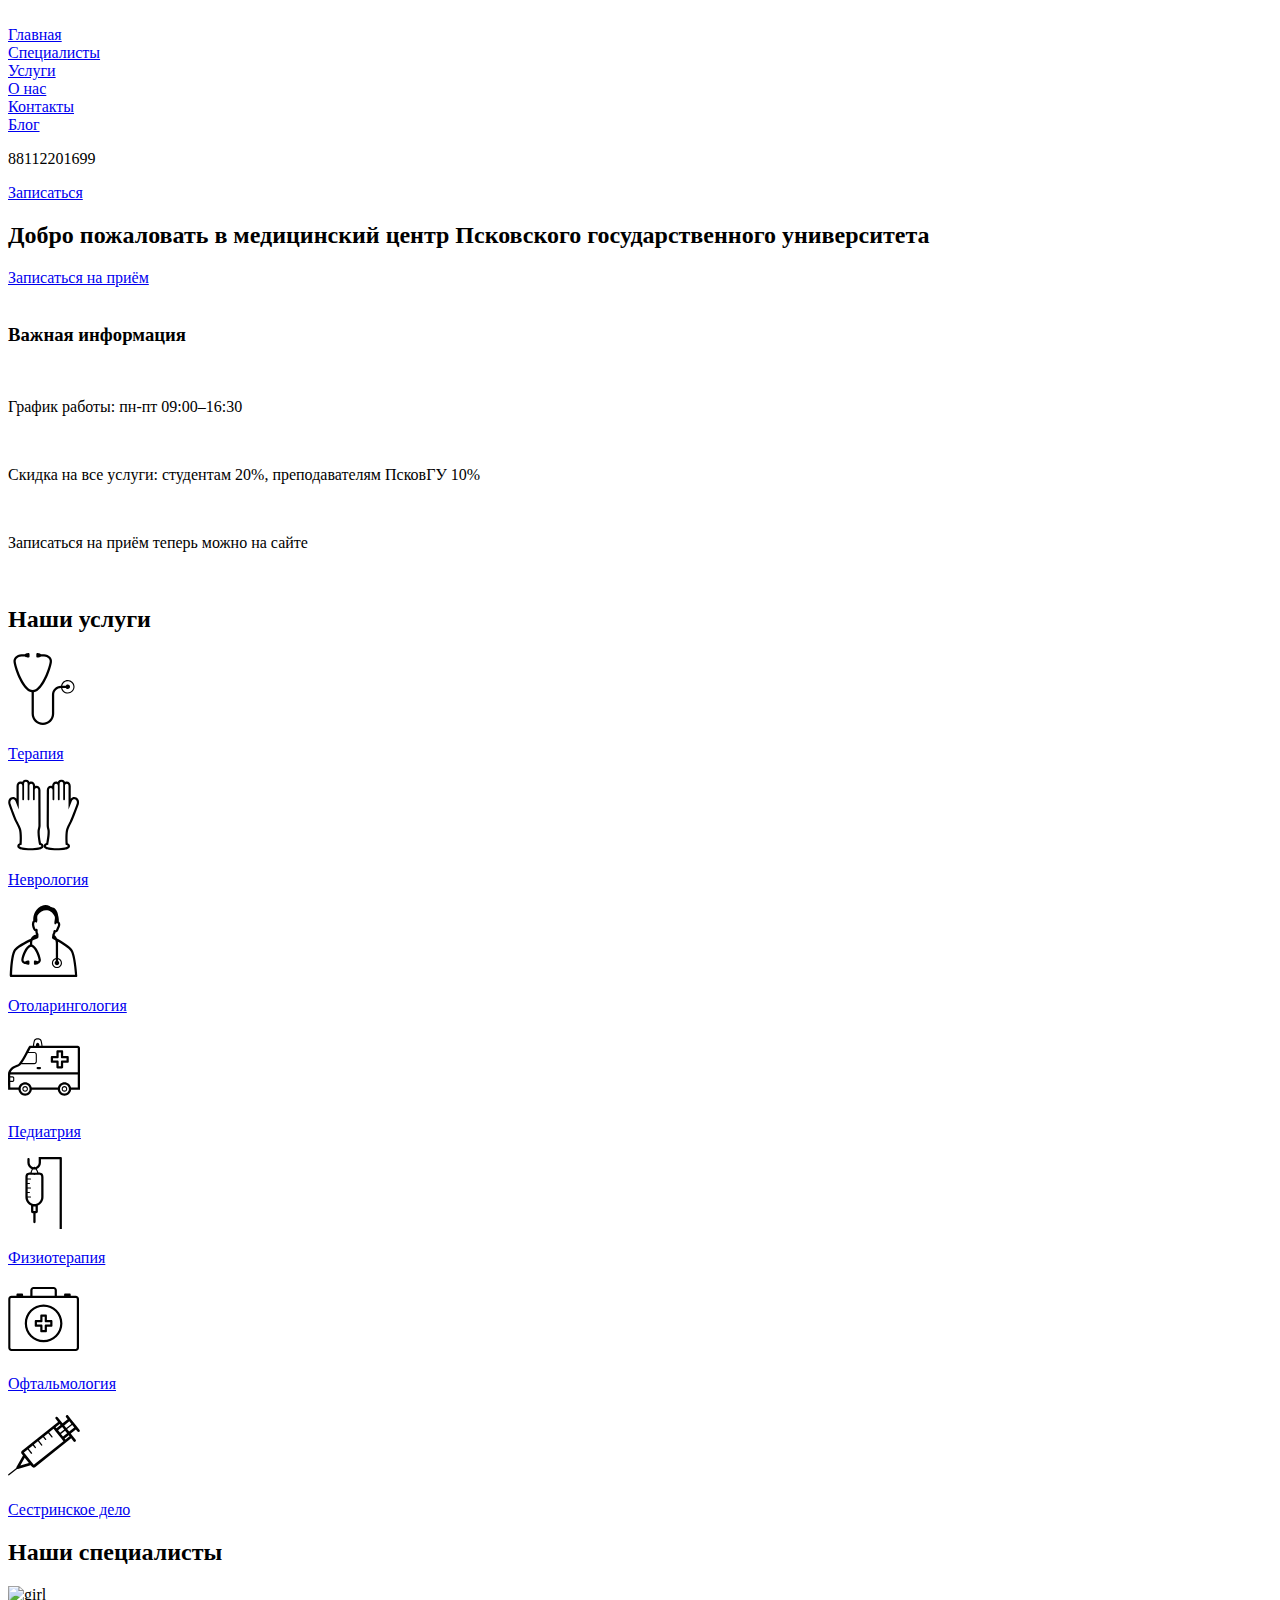
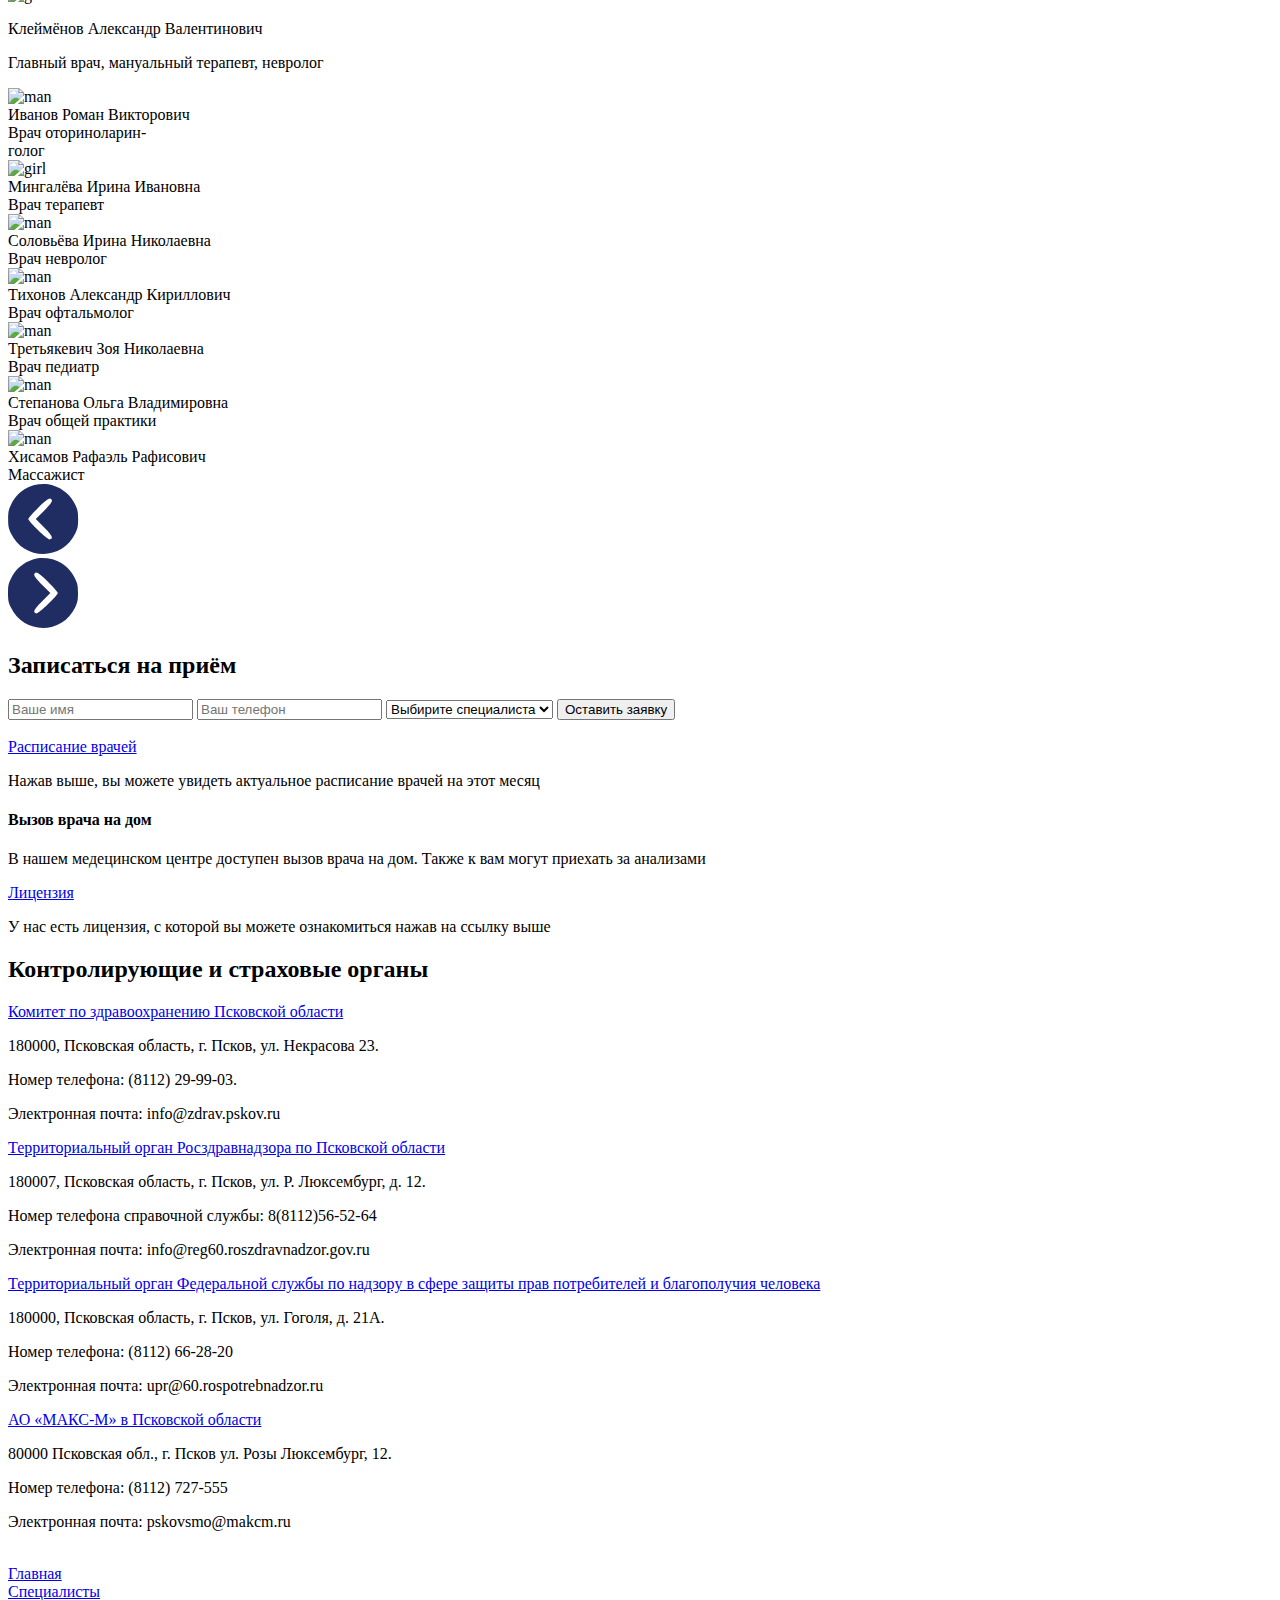
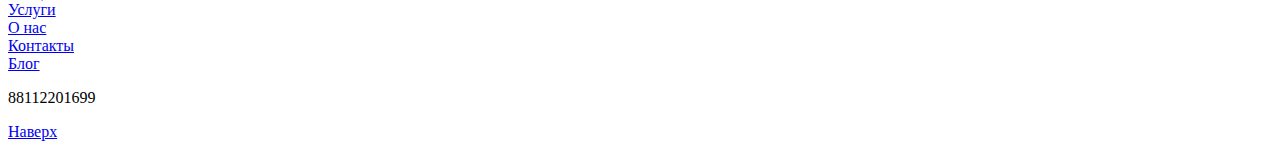
==== index.html @ 81fca7e2 "Add files via upload" ====
<!DOCTYPE html>
<html lang="en">
<head>
    <meta charset="UTF-8">
    <meta name="viewport" content="width=device-width, initial-scale=1.0">
    <link rel="shortcut icon" href="img/logo.png" type="image/x-icon">
    <link href="https://fonts.googleapis.com/css2?family=Montserrat:wght@200;400;500;600;700&display=swap" rel="stylesheet">
    <link rel="stylesheet" type="text/css" href="https://cdn.jsdelivr.net/npm/slick-carousel@1.8.1/slick/slick.css">
    <link rel="stylesheet" href="css/reset.css">
    <link rel="stylesheet" href="css/style.css">
    <title>Медицинский центр</title>
</head>
<body>
    <div class="wrapper">
        <div class="blue__box">
    <header class="header">
        <div class="container">
            <div class="header__in">
        <div class="header__logo">
            <a class="header__img" href="index.html">
                <img class="imgs" src="img/logo.png" alt="">
            </a>
        </div>
        <a class="burger" href="#">
            <span></span>
        </a>
        <nav class="header__nav">
            <li class="header__item">
                <a class="header__link" href="index.html">Главная</a>
                </li>
            <li class="header__item">
                <a class="header__link" href="doctors.html">Специалисты</a>
            </li>
            <li class="header__item">
                <a class="header__link" href="services.html">Услуги</a>
            </li>
            <li class="header__item">
                <a class="header__link" href="about.html">О нас</a>
            </li>
            <li class="header__item">
                <a class="header__link" href="contact.html">Контакты</a>
            </li>
            <li class="header__item">
                <a class="header__link" href="blog.html">Блог</a>
            </li>
        </nav>
        <div class="header__box">
            <div class="header__telphon">
                <p class="tel1">88112201699</p>
                <p class="tel2"></p>
            </div>
            <a class="header__btn" href="#form">Записаться</a>
        </div>
    </div>
    </div>
    </header>
</div>
    <main>
        <section class="mains">
            <div class="container">
                <div class="main__in">
                    <div class="main__left">
                        <h2 class="main__head">Добро пожаловать в медицинский центр Псковского государственного университета</h2>
                        <a class="header__btn" href="#form">Записаться на приём</a>
                    </div>
                    <div class="main__right">
                        <img class="mains__img" src="img/hands-of-unrecognizable-female-doctor-writing-on-form-and-typing-on-laptop-keyboard.jpg" alt="">
                    </div>
                </div>
            </div>
        </section>
        <section class="info">
            <div class="container">
                <div class="info__in">
                    <div class="info__left">
                        <h3 class="info__head">Важная информация</h3>
                        <div class="info__boxes">
                        <div class="info__box">
                            <img class="info__svg" src="img/clock-with-white-face_icon-icons.com_72804.svg" alt="">
                            <p class="info__text1">График работы: пн-пт 09:00–16:30</p>
                        </div>
                        <div class="info__box">
                            <img class="info__svg" src="img/1491254498-promopromotiondiscountdealpercentribbon_82978.svg" alt="">
                            <p class="info__text">Скидка на все услуги: студентам 20%, преподавателям ПсковГУ 10%</p>
                        </div>
                        <div class="info__box">
                            <img class="info__svg" src="img/notepad_78910.svg" alt="">
                            <p class="info__text">Записаться на приём теперь можно на сайте</p>
                        </div>
                    </div>
                    </div>
                    <div class="info__right">
                        <img class="info__img" src="img/Вопрос для презентации (11)_0.png" alt="">
                    </div>
                </div>
            </div>
        </section>
        <section class="services">
            <div class="container">
                <div class="services__in">
                    <h2 class="services__head">Наши услуги</h2>
                    <div class="services__about-boxes">
                        <a class="services__link" href="terapy.html">
                        <div class="services__about-box">
                            <svg class="services__about-img" width="72" height="72" viewBox="0 0 56 66" xmlns="http://www.w3.org/2000/svg">
                                <path d="M49.7792 24.7861C46.7017 24.7861 44.148 27.0208 43.6517 29.9423H43.5734C38.999 29.9423 35.2775 33.6435 35.2775 38.1923V40.2188V48.3759V55.6875C35.2775 60.2363 31.5596 63.9375 26.9914 63.9375C22.4226 63.9375 18.7058 60.2363 18.7058 55.6875V36.0025C27.4617 34.5273 34.2544 14.8314 35.2671 8.40933C35.5316 6.73045 35.0255 5.04745 33.8422 3.67177C32.4188 2.01867 30.2446 1.03125 28.0264 1.03125H25.1122C25.1122 0.462 22.0047 0 22.0047 0C21.4322 0 20.9686 0.462 20.9686 1.03125V3.09375C20.9686 3.663 21.4327 4.125 22.0047 4.125C22.0047 4.125 25.1122 3.663 25.1122 3.09375H28.0264C29.6224 3.09375 31.2464 3.82903 32.2653 5.01291C32.8191 5.65744 33.4341 6.71395 33.2174 8.09067C32.003 15.7905 24.6798 34.0312 17.6677 34.0312C10.6546 34.0312 3.33188 15.7905 2.118 8.09016C1.90126 6.71395 2.51572 5.65744 3.06951 5.01342C4.0879 3.82903 5.71245 3.09375 7.30849 3.09375H10.6095C10.6095 3.663 13.717 4.125 13.717 4.125C14.2889 4.125 14.753 3.663 14.753 3.09375V1.03125C14.753 0.462 14.2889 0 13.717 0C13.717 0 10.6095 0.462 10.6095 1.03125H7.30849C5.0897 1.03125 2.9155 2.01867 1.49318 3.6728C0.309891 5.04848 -0.196194 6.73097 0.0687751 8.40984C1.08095 14.832 7.87369 34.5273 16.6306 36.003V55.6875C16.6306 61.3733 21.2782 66 26.9903 66C32.703 66 37.3506 61.3733 37.3506 55.6875V48.3759V40.2188V38.1923C37.3506 34.7805 40.1418 32.0048 43.5724 32.0048H43.6502C44.1464 34.9269 46.7017 37.1611 49.7782 37.1611C53.2088 37.1611 56 34.3855 56 30.9736C56.001 27.5622 53.2098 24.7861 49.7792 24.7861ZM49.7792 36.1298C47.2752 36.1298 45.1809 34.3556 44.6986 32.0048H47.9934C48.3522 32.6184 49.0144 33.0361 49.7792 33.0361C50.9246 33.0361 51.8533 32.1126 51.8533 30.9736C51.8533 29.8346 50.9246 28.9111 49.7792 28.9111C49.0128 28.9111 48.3522 29.3287 47.9934 29.9423H44.6986C45.1809 27.5916 47.2752 25.8173 49.7792 25.8173C52.6389 25.8173 54.964 28.1304 54.964 30.9736C54.964 33.8167 52.6389 36.1298 49.7792 36.1298Z"/>
                                </svg>
                                <p class="services__about-text">Терапия</p>
                        </div>
                    </a>
                        <a class="services__link" href="nevrology.html">
                        <div class="services__about-box">
                            <svg class="services__about-img" width="72" height="72" viewBox="0 0 73 72" xmlns="http://www.w3.org/2000/svg">
                                <g clip-path="url(#clip0_1_104)">
                                <path d="M18.0982 2.25C19.0927 2.25 19.8999 3.20906 19.8999 4.392V10.5491V19.9643C19.8999 20.5554 20.3038 21.0347 20.8011 21.0347C21.2983 21.0347 21.7022 20.5549 21.7022 19.9643V10.5491V9.21094V6.53344C21.7022 5.3505 22.5088 4.392 23.5027 4.392C24.4984 4.392 25.3039 5.35106 25.3039 6.53344V9.21094V10.5491V19.9643C25.3039 20.5554 25.7077 21.0347 26.205 21.0347C26.7022 21.0347 27.1056 20.5549 27.1056 19.9643V10.5491H27.1286C27.24 9.49444 27.9892 8.67487 28.9072 8.67487C29.9023 8.67487 30.7084 9.63394 30.7084 10.8169C30.7084 22.7751 30.8197 34.7327 30.8197 46.6909C30.8197 46.8433 30.8079 46.9918 30.7905 47.1392H30.8197C30.8197 47.1392 30.5902 49.086 30.3017 49.9033C29.1429 53.1951 30.6459 61.8829 31.5049 66.1731C32.9893 66.5488 33.882 67.0224 33.882 67.5377C33.882 68.76 28.9039 69.7511 22.7631 69.7511C16.6222 69.7511 11.6441 68.76 11.6441 67.5377C11.6441 67.0421 12.471 66.5871 13.8514 66.2175C14.1191 62.0016 14.451 53.4088 13.0397 49.6631C11.553 45.7194 10.3993 44.0736 9.5055 42.2218C7.47093 38.0042 2.63287 24.5756 2.63287 24.5756C2.00568 22.9663 2.59518 21.0566 3.94912 20.3108C4.31643 20.1083 4.70231 20.0126 5.08256 20.0126C6.10237 20.0126 7.07943 20.7028 7.53618 21.8756L10.8937 30.4971V6.53344C10.8937 5.3505 11.7009 4.392 12.6954 4.392C13.6905 4.392 14.4971 5.35106 14.4971 6.53344V10.5491V19.9643C14.4971 20.5554 14.8999 21.0347 15.3977 21.0347C15.8949 21.0347 16.2982 20.5549 16.2982 19.9643V10.5491V9.21094V4.392C16.2971 3.20906 17.1032 2.25 18.0982 2.25ZM30.8197 47.1392H30.822ZM18.0982 0C16.4676 0 15.0591 1.04962 14.4172 2.55881C13.8941 2.29162 13.3102 2.142 12.6943 2.142C10.4601 2.142 8.64262 4.11187 8.64262 6.53344V19.4214C7.72743 18.3797 6.45168 17.7632 5.08143 17.7632C4.31587 17.7632 3.54862 17.9623 2.86293 18.3403C0.528559 19.6256 -0.495191 22.7053 0.523496 25.3626C0.822184 26.1911 5.44031 38.9756 7.47768 43.1994C7.7595 43.7844 8.05706 44.3346 8.3715 44.9167C9.10275 46.269 9.93187 47.8029 10.9331 50.4585C11.7639 52.6624 12.0384 57.8818 11.6908 64.5823C10.5816 65.0846 9.393 65.9689 9.393 67.5377C9.393 70.3007 13.0746 71.0342 14.4606 71.3093C16.701 71.7553 19.6491 72.0006 22.7619 72.0006C25.8748 72.0006 28.8229 71.7548 31.0633 71.3093C32.4493 71.0342 36.1309 70.3007 36.1309 67.5377C36.1309 65.8136 34.6875 64.9063 33.4551 64.4254C31.9431 56.4514 31.9166 52.0909 32.4234 50.652C32.7497 49.7267 32.9691 48.1011 33.0427 47.4958C33.0607 47.3805 33.0709 47.2618 33.0709 47.1409C33.0709 47.0784 33.0681 47.0149 33.063 46.953C33.0669 46.8653 33.0692 46.7781 33.0692 46.6926C33.0692 40.7081 33.0405 34.6264 33.0129 28.7449C32.9859 22.8684 32.9572 16.7923 32.9572 10.8186C32.9572 8.397 31.1404 6.42656 28.9061 6.42656C28.4331 6.42656 27.9774 6.51488 27.5533 6.67856V6.53513C27.5533 4.11356 25.7364 2.14369 23.5022 2.14369C22.8868 2.14369 22.3029 2.29331 21.7798 2.5605C21.138 1.05019 19.7289 0 18.0982 0Z" />
                                <path d="M54.1643 2.25C55.1594 2.25 55.9649 3.20906 55.9649 4.392V9.21094V10.5491V19.9643C55.9649 20.5554 56.3682 21.0347 56.866 21.0347C57.3638 21.0347 57.7665 20.5549 57.7665 19.9643L57.7671 10.5491V6.53344C57.7671 5.3505 58.5749 4.392 59.5682 4.392C60.5633 4.392 61.3699 5.35106 61.3699 6.53344V30.4971L64.7275 21.8756C65.1848 20.7028 66.1619 20.0126 67.1805 20.0126C67.5608 20.0126 67.9467 20.1083 68.3145 20.3108C69.669 21.0566 70.258 22.9663 69.6314 24.5756C69.6314 24.5756 64.7922 38.0042 62.7582 42.2218C61.8644 44.0752 60.7101 45.7206 59.2251 49.6631C57.8127 53.4077 58.1445 62.0016 58.4134 66.2181C59.7932 66.5859 60.6207 67.0421 60.6207 67.5377C60.6207 68.76 55.6425 69.7511 49.5012 69.7511C43.3609 69.7511 38.3817 68.7594 38.3817 67.5366C38.3817 67.0213 39.2744 66.5488 40.7594 66.1731C41.6172 61.8829 43.1202 53.1939 41.9625 49.9028C41.6734 49.086 41.4439 47.1386 41.4439 47.1386H41.4737C41.4563 46.9913 41.4439 46.8439 41.4439 46.6903C41.4439 34.7321 41.5559 22.7745 41.5559 10.8163C41.5559 9.63338 42.3625 8.67431 43.3564 8.67431C44.275 8.67431 45.0242 9.49331 45.135 10.5486H45.1581V19.9637C45.1581 20.5549 45.5614 21.0341 46.0592 21.0341C46.5565 21.0341 46.9604 20.5543 46.9604 19.9637V10.5491V9.21094V6.53344C46.9604 5.3505 47.767 4.392 48.7615 4.392C49.756 4.392 50.5615 5.35106 50.5615 6.53344V9.21094V10.5491V19.9643C50.5615 20.5554 50.9659 21.0347 51.4632 21.0347C51.9604 21.0347 52.3649 20.5549 52.3649 19.9643V10.5491V4.392C52.362 3.20906 53.1692 2.25 54.1643 2.25ZM41.44 47.1392H41.4434ZM54.1643 0C52.5342 0 51.1245 1.05019 50.4827 2.55881C49.959 2.29162 49.3752 2.142 48.7598 2.142C46.525 2.142 44.7087 4.11187 44.7087 6.53344V6.67687C44.2845 6.51319 43.8295 6.42487 43.3559 6.42487C41.1216 6.42487 39.3053 8.39475 39.3053 10.8169C39.3053 16.7906 39.276 22.8667 39.249 28.7432C39.2215 34.6247 39.1928 40.7064 39.1928 46.6909C39.1928 46.7764 39.195 46.8636 39.199 46.9513C39.1939 47.0132 39.1905 47.0768 39.1905 47.1392C39.1905 47.2601 39.2012 47.3788 39.2192 47.4941C39.2929 48.0994 39.5123 49.7256 39.8385 50.6503C40.3454 52.0897 40.3189 56.4502 38.8069 64.4237C37.575 64.9046 36.1311 65.8119 36.1311 67.536C36.1311 70.299 39.8127 71.0319 41.1987 71.3076C43.4385 71.7536 46.3872 71.9989 49.5006 71.9989C52.6129 71.9989 55.5604 71.7531 57.802 71.3076C59.1874 71.0319 62.8695 70.299 62.8695 67.536C62.8695 65.9672 61.681 65.0829 60.5712 64.5806C60.2241 57.8801 60.498 52.6607 61.3294 50.4568C62.3301 47.8012 63.1598 46.2684 63.891 44.9151C64.2066 44.3329 64.503 43.7827 64.7854 43.1977C66.8234 38.9739 71.4409 26.1894 71.7396 25.3609C72.7589 22.7036 71.734 19.6239 69.4007 18.3386C68.7139 17.9612 67.9472 17.7615 67.1817 17.7615C65.8114 17.7615 64.5362 18.3786 63.621 19.4197V6.53288C63.621 4.11131 61.8042 2.14144 59.5694 2.14144C58.954 2.14144 58.3701 2.29106 57.8464 2.55825C57.2029 1.04962 55.7944 0 54.1643 0Z" />
                                </g>
                                <defs>
                                <clipPath id="clip0_1_104">
                                <rect width="72" height="72" fill="white" transform="translate(0.131104)"/>
                                </clipPath>
                                </defs>
                            </svg>
                            <p class="services__about-text">Неврология</p>
                        </div>
                    </a>
                        <a class="services__link" href="otolor.html">
                        <div class="services__about-box">
                            <svg class="services__about-img" width="72" height="72" viewBox="0 0 61 64" xmlns="http://www.w3.org/2000/svg">
                                <path d="M55.7373 39.6975C53.7268 36.6125 46.3398 32.2075 42.0933 29.8435C41.6038 28.778 40.9353 27.792 40.0828 26.938C40.0213 26.8765 39.9518 26.828 39.8808 26.786L39.8913 26.699C40.3843 25.9355 40.6238 25.1345 40.7378 24.4995C41.5678 24.3895 42.5378 23.881 42.8678 23.1645C43.1073 22.6445 43.3583 22.0475 43.5983 21.476C43.8513 20.874 44.0898 20.3055 44.2813 19.911C45.0583 18.3085 45.1923 16.9605 44.6813 15.904C44.4158 15.3565 44.0293 14.9975 43.6743 14.7665C43.8938 12.535 43.2698 10.175 43.1113 9.6225C42.8148 5.68 40.7258 2.5555 38.1168 2.1725L37.9753 2.15C36.4893 1.8915 35.7458 1.132 35.7223 1.108C35.6483 1.0265 35.5603 0.9585 35.4633 0.906C34.3598 0.3045 33.1663 0 31.9173 0C29.4608 0 27.6253 1.1905 27.5848 1.218C20.9958 5.1605 20.8293 11.6545 20.9778 13.833C19.5668 14.9635 19.8023 17.6595 19.8393 18.0075C19.8418 18.034 19.8458 18.0605 19.8508 18.087C20.0868 19.3425 20.7778 23.017 22.8403 23.433C22.8548 24.9245 23.2313 25.7685 23.5718 26.227V26.332C21.2538 26.7765 19.5913 28.0765 18.7163 30.064C13.4493 32.546 5.99225 36.462 3.83125 39.6375C0.456745 44.5965 0.142744 62.236 0.131244 62.984C0.126744 63.252 0.230244 63.5105 0.418245 63.702C0.606245 63.893 0.863245 64 1.13125 64H59.1313C59.4068 64 59.6703 63.8855 59.8593 63.6855C60.0483 63.485 60.1458 63.216 60.1293 62.9405C60.0848 62.198 59.0033 44.7095 55.7373 39.6975ZM42.0078 53.509C43.1108 53.509 44.0053 52.6135 44.0053 51.509C44.0053 50.7555 43.5843 50.1075 42.9698 49.767C42.9918 49.6845 43.0073 49.599 43.0073 49.509V48.1565C44.4488 48.5885 45.5033 49.927 45.5033 51.509C45.5033 53.4385 43.9348 55.009 42.0078 55.009C40.0808 55.009 38.5123 53.4385 38.5123 51.509C38.5123 49.928 39.5658 48.589 41.0073 48.1575V49.509C41.0073 49.5995 41.0228 49.6845 41.0448 49.7675C40.4303 50.1085 40.0098 50.757 40.0098 51.509C40.0098 52.6135 40.9043 53.509 42.0078 53.509ZM2.15375 62C2.30875 56.4295 3.11775 44.241 5.48475 40.7625C7.12725 38.349 12.9508 35.0915 18.0733 32.5925C18.0333 32.9725 18.0068 33.363 18.0068 33.772V35.168C13.9318 36.4215 10.8528 44.97 10.3183 48.3795C10.1718 49.3155 10.4488 50.2495 11.0988 51.0095C11.7968 51.826 12.8333 52.333 13.9138 52.41C14.5653 52.823 16.5978 53.129 16.5978 53.129C17.1293 53.129 17.5608 52.6975 17.5608 52.164V50.238C17.5608 49.705 17.1298 49.2725 16.5978 49.2725C16.5978 49.2725 13.7103 49.704 13.7103 50.238V50.362C13.2873 50.2595 12.8928 50.031 12.6183 49.7095C12.4313 49.4905 12.2238 49.137 12.2943 48.689C12.9133 44.7415 16.3353 37.0085 19.0063 37.0085C21.6773 37.0085 25.0998 44.742 25.7188 48.69C25.7893 49.138 25.5818 49.492 25.3948 49.7105C25.3153 49.804 25.2208 49.885 25.1233 49.962C24.4243 49.5635 22.4858 49.2735 22.4858 49.2735C21.9543 49.2735 21.5233 49.705 21.5233 50.2385V52.165C21.5233 52.6975 21.9538 53.13 22.4858 53.13C22.4858 53.13 25.3728 52.699 25.3728 52.165V52.112C25.9643 51.869 26.4998 51.497 26.9143 51.0125C27.5643 50.252 27.8413 49.318 27.6948 48.3815C27.1603 44.9715 24.0813 36.423 20.0063 35.169V33.773C20.0063 33.047 20.0848 32.268 20.3063 31.528C22.1628 30.6635 23.8063 29.948 24.9533 29.4745C25.3278 29.32 25.5718 28.955 25.5718 28.55V25.836C25.5718 25.5325 25.4343 25.2475 25.2008 25.0585C25.1373 24.98 24.6758 24.3325 24.9018 22.3145C24.9488 21.894 24.7483 21.4815 24.3678 21.296C23.9868 21.111 23.5533 21.178 23.2518 21.474C23.2438 21.4715 22.4648 21.1345 21.8248 17.76C21.7303 16.7535 21.9288 15.4615 22.3038 15.3595C22.4753 15.313 22.6223 15.222 22.7413 15.105C23.2848 15.5925 23.9103 15.75 23.9103 15.75C24.8448 14.994 24.6133 12.757 24.6133 12.757C24.2193 9.6955 24.9758 8.8185 24.9758 8.8185C28.8813 3.375 36.5063 2.875 40.0063 10.2245C40.7188 11.721 39.3188 15.381 39.9073 16.853C40.2718 17.7655 41.2468 16.896 41.9353 16.103C42.0503 16.204 42.1873 16.284 42.3418 16.326C42.3573 16.3305 42.7268 16.434 42.8898 16.793C43.1028 17.26 42.9583 18.057 42.4828 19.038C42.2678 19.4815 42.0188 20.074 41.7558 20.7015C41.5348 21.229 41.3033 21.779 41.0813 22.265C40.9668 22.365 40.6633 22.506 40.4248 22.519C40.1333 22.3085 39.7468 22.2695 39.4173 22.4245C39.0483 22.5965 38.8208 22.9755 38.8418 23.382C38.8423 23.3945 38.8858 24.6885 38.1178 25.7515C38.0183 25.889 37.9558 26.0495 37.9353 26.2175L37.6033 28.9735C37.5528 29.3885 37.7663 29.7905 38.1383 29.982C38.7693 30.307 39.5863 30.7425 40.5143 31.2535C40.8338 32.125 41.0083 33.053 41.0083 34.009V47.125C39.0098 47.582 37.5133 49.372 37.5133 51.509C37.5133 53.9905 39.5298 56.009 42.0088 56.009C44.4878 56.009 46.5043 53.9905 46.5043 51.509C46.5043 49.3725 45.0073 47.582 43.0083 47.125V34.009C43.0083 33.5325 42.9638 33.0635 42.8983 32.6005C47.2658 35.126 52.6063 38.555 54.0618 40.7895C56.6138 44.705 57.7733 58.1175 58.0608 62.001L2.15375 62Z"/>
                            </svg>
                            <p class="services__about-text">Отоларингология</p>
                        </div>
                        </a>
                        <a class="services__link" href="ped.html">
                        <div class="services__about-box">
                            <svg class="services__about-img" width="72" height="72" viewBox="0 0 76 76" xmlns="http://www.w3.org/2000/svg">
                                <g clip-path="url(#clip0_1_111)">
                                <path d="M73.6262 15.4755H36.4973C36.3583 14.4685 35.8554 11.0075 35.3555 9.76125C34.8181 8.42056 32.949 7.71875 31.3809 7.71875C29.8128 7.71875 27.9431 8.42056 27.4058 9.76125C26.9064 11.0075 26.4035 14.4685 26.264 15.4755H24.4144C24.1864 15.4755 23.9656 15.5082 23.7572 15.5687L23.5019 15.507C22.5732 15.2837 22.1778 16.036 21.8281 16.6998C21.6238 17.0875 21.3382 17.6486 20.9873 18.3368C18.9793 22.2751 14.2779 31.4984 11.3199 34.4642C10.8098 34.9754 9.80463 35.4035 8.64088 35.8987C5.82354 37.0981 1.96416 38.741 0.173413 43.7012C0.08435 43.947 -0.123462 44.5235 0.102756 60.819L0.118788 61.9905H11.0295C11.4541 65.5292 14.4555 68.2818 18.0892 68.2818C21.723 68.2818 24.7244 65.5292 25.1495 61.9905H52.535C52.9596 65.5292 55.961 68.2818 59.5947 68.2818C63.2285 68.2818 66.2293 65.5292 66.6544 61.9905H76V17.857C76 16.5437 74.9354 15.4755 73.6262 15.4755ZM28.5078 10.2036C28.829 9.40203 30.2486 8.90625 31.3809 8.90625C32.5132 8.90625 33.9323 9.40203 34.2535 10.2036C34.6418 11.1726 35.0948 14.025 35.2991 15.4761H33.0304C33.0719 15.2736 33.1016 15.064 33.1016 14.8438C33.1016 13.5322 32.3036 12.4688 31.3203 12.4688C30.3371 12.4688 29.5391 13.5322 29.5391 14.8438C29.5391 15.064 29.5688 15.2736 29.6109 15.4755H27.4628C27.6664 14.025 28.1188 11.172 28.5078 10.2036ZM21.09 23.3189H27.6777C28.563 23.3189 29.2832 24.0451 29.2832 24.9375V32.2483C29.2832 33.1407 28.563 33.8669 27.6777 33.8669H14.8705C16.9463 30.986 19.2607 26.8007 21.09 23.3189ZM2.37801 49.0396C2.41126 49.0337 2.44035 49.0206 2.47538 49.0206H4.84741C5.17397 49.0206 5.43938 49.2884 5.43938 49.6191V52.006C5.43938 52.3367 5.17397 52.6057 4.84741 52.6057H2.47538C2.44569 52.6057 2.42076 52.5932 2.39226 52.5884C2.38454 51.335 2.37919 50.1291 2.37801 49.0396ZM18.0892 65.9062C15.4749 65.9062 13.3475 63.7634 13.3475 61.1289C13.3475 58.4945 15.4749 56.3516 18.0892 56.3516C20.7041 56.3516 22.8309 58.4945 22.8309 61.1289C22.8309 63.7634 20.7041 65.9062 18.0892 65.9062ZM59.5947 65.9062C56.9799 65.9062 54.853 63.7634 54.853 61.1289C54.853 58.4945 56.9799 56.3516 59.5947 56.3516C62.2078 56.3516 64.3358 58.4945 64.3358 61.1289C64.3358 63.7634 62.2078 65.9062 59.5947 65.9062ZM73.625 59.6149H66.5469C65.854 56.3956 63.0011 53.9766 59.5947 53.9766C56.1878 53.9766 53.3354 56.3956 52.6419 59.6149H25.042C24.3485 56.3956 21.4962 53.9766 18.0892 53.9766C14.6823 53.9766 11.8293 56.3956 11.1358 59.6149H2.46173C2.43857 57.817 2.41719 55.7763 2.40116 53.7837C2.4261 53.7848 2.44985 53.7914 2.47538 53.7914H4.84741C5.82829 53.7914 6.62688 52.9898 6.62688 52.0048V49.6185C6.62688 48.6335 5.82829 47.8313 4.84741 47.8313H2.47538C2.44213 47.8313 2.41126 47.8402 2.3786 47.842C2.38038 47.0927 2.38513 46.4307 2.39226 45.885H73.625V59.6149ZM73.625 43.51H2.83223C4.38904 40.2972 7.12622 39.1234 9.57069 38.0843C10.9624 37.4917 12.1648 36.9799 13.0008 36.1422C13.3107 35.8316 13.6343 35.4647 13.9674 35.0544H27.6777C29.2179 35.0544 30.4707 33.7957 30.4707 32.2483V24.9375C30.4707 23.3902 29.2179 22.1314 27.6777 22.1314H21.7093C22.2348 21.1173 22.7074 20.1917 23.1028 19.4156C23.4051 18.8225 23.6972 18.2495 23.9032 17.8564H24.4156L24.4144 17.8511L73.625 17.8564V43.51Z" />
                                <path d="M46.3517 33.5587H51.0922V38.336C51.0922 38.9915 51.6242 39.5235 52.2797 39.5235H57.0226C57.6787 39.5235 58.2101 38.9915 58.2101 38.336V33.5587H62.953C63.6085 33.5587 64.1405 33.0267 64.1405 32.3712V27.5992C64.1405 26.9437 63.6085 26.4117 62.953 26.4117H58.2113V21.635C58.2113 20.9795 57.6793 20.4475 57.0238 20.4475H52.2809C51.6254 20.4475 51.0934 20.9795 51.0934 21.635V26.4117H46.3523C45.6968 26.4117 45.1648 26.9437 45.1648 27.5992V32.3712C45.1642 33.0267 45.6968 33.5587 46.3517 33.5587ZM47.538 28.7861H52.2797C52.9358 28.7861 53.4672 28.2541 53.4672 27.5986V22.8219H55.8351V27.5986C55.8351 28.2541 56.3671 28.7861 57.0226 28.7861H61.7655V31.1831H57.0238C56.3683 31.1831 55.8363 31.7151 55.8363 32.3706V37.1479H53.4684V32.3712C53.4684 31.7157 52.937 31.1837 52.2809 31.1837H47.5398V28.7861H47.538Z" />
                                <path d="M31.3203 40.3713H33.6953C34.3508 40.3713 34.8828 39.8393 34.8828 39.1838C34.8828 38.5283 34.3508 37.9963 33.6953 37.9963H31.3203C30.6648 37.9963 30.1328 38.5283 30.1328 39.1838C30.1328 39.8393 30.6648 40.3713 31.3203 40.3713Z"/>
                                <path d="M18.0892 58.1494C16.454 58.1494 15.124 59.4865 15.124 61.13C15.124 62.7735 16.454 64.1107 18.0892 64.1107C19.7244 64.1107 21.0544 62.7735 21.0544 61.13C21.0544 59.4865 19.7244 58.1494 18.0892 58.1494ZM18.0892 62.9214C17.1089 62.9214 16.3109 62.1174 16.3109 61.1289C16.3109 60.1403 17.1089 59.3363 18.0892 59.3363C19.0695 59.3363 19.8669 60.1403 19.8669 61.1289C19.8669 62.1174 19.0695 62.9214 18.0892 62.9214Z" />
                                <path d="M59.5948 58.1494C57.9596 58.1494 56.6284 59.4865 56.6284 61.13C56.6284 62.7735 57.9596 64.1107 59.5948 64.1107C61.23 64.1107 62.5594 62.7735 62.5594 61.13C62.5594 59.4865 61.23 58.1494 59.5948 58.1494ZM59.5948 62.9214C58.6139 62.9214 57.8159 62.1174 57.8159 61.1289C57.8159 60.1403 58.6139 59.3363 59.5948 59.3363C60.5739 59.3363 61.3719 60.1403 61.3719 61.1289C61.3719 62.1174 60.5751 62.9214 59.5948 62.9214Z" />
                                </g>
                                <defs>
                                <clipPath id="clip0_1_111">
                                <rect width="76" height="76" fill="white"/>
                                </clipPath>
                                </defs>
                            </svg>
                            <p class="services__about-text">Педиатрия</p>
                        </div>
                    </a>
                        <a class="services__link" href="fizio.html">
                        <div class="services__about-box">
                            <svg class="services__about-img" width="72" height="72" viewBox="0 0 38 73" xmlns="http://www.w3.org/2000/svg">
                                <path d="M37.1311 1.14062C37.1311 0.511 36.6131 0 35.9749 0L13.6053 0.0342187V5.92327C13.6053 8.04426 12.1409 9.82648 10.1678 10.3329C9.76483 10.0187 9.37287 9.86127 8.99536 9.88066C8.66178 9.89948 8.32937 10.0814 8.00678 10.3637C5.97354 9.90006 4.45079 8.08703 4.45079 5.92384V4.41821V2.74092V2.1381C4.45079 1.50848 3.93279 0.997477 3.29455 0.997477C2.65631 0.997477 2.13832 1.50848 2.13832 2.1381V2.74092V4.41821V5.92327C2.13832 8.84384 3.99523 11.3355 6.5956 12.3142C5.99725 13.4577 5.52608 14.7808 5.28385 15.7748C5.20002 15.7737 5.11215 15.7686 5.02948 15.7686C2.74881 15.7686 0.131104 16.2967 0.131104 20.4126V40.4688C0.131104 44.4559 2.52161 47.8709 5.89608 49.2761C5.87758 49.3777 5.86428 49.4792 5.86428 49.5858V55.2844C5.86428 56.2271 6.64011 56.9953 7.594 56.9953H8.15767V65.9703C8.15767 66.6 8.67566 67.111 9.3139 67.111C9.95214 67.111 10.4701 66.6 10.4701 65.9703V56.9959H11.0338C11.9871 56.9959 12.7635 56.2283 12.7635 55.285V49.5864C12.7635 49.4803 12.7508 49.3788 12.7317 49.2779C16.1062 47.8709 18.4967 44.457 18.4967 40.4699V20.4126C18.4967 16.2967 15.879 15.7686 13.5983 15.7686C13.5081 15.7686 13.4122 15.7737 13.3208 15.7754C13.0196 14.7215 12.4126 13.3624 11.7119 12.2218C14.1811 11.1804 15.9166 8.74973 15.9166 5.92327V2.28125H33.6809H34.8186V3.75266V73H37.1311V3.75266V2.37592C37.1311 2.37592 37.1311 1.19766 37.1311 1.14062ZM10.4516 54.7146H8.17732V50.1578H10.4516V54.7146ZM16.1854 20.4126V40.4688C16.1854 44.449 13.1029 47.6844 9.31448 47.6844C5.7238 47.6844 2.77251 44.7747 2.47363 41.0836H5.37288C5.692 41.0836 5.951 40.8287 5.951 40.5133C5.951 40.1979 5.692 39.943 5.37288 39.943H2.44415V36.5245H4.22648C4.5456 36.5245 4.80459 36.269 4.80459 35.9542C4.80459 35.6394 4.5456 35.3839 4.22648 35.3839H2.44415V31.9654H5.37288C5.692 31.9654 5.951 31.7099 5.951 31.3951C5.951 31.0803 5.692 30.8248 5.37288 30.8248H2.44415V27.4058H4.22648C4.5456 27.4058 4.80459 27.1503 4.80459 26.8355C4.80459 26.5207 4.5456 26.2652 4.22648 26.2652H2.44415V22.8461H5.37288C5.692 22.8461 5.951 22.5906 5.951 22.2758C5.951 21.961 5.692 21.7055 5.37288 21.7055H2.44415V20.4126C2.44415 18.3755 3.0581 18.0498 5.03006 18.0498C5.58042 18.0498 6.19843 18.0846 6.85228 18.1211C7.63621 18.165 8.44672 18.2106 9.31448 18.2106C10.1822 18.2106 10.9927 18.165 11.7773 18.1211C12.4317 18.0846 13.0497 18.0498 13.5995 18.0498C15.5714 18.0498 16.1854 18.376 16.1854 20.4126ZM12.1334 15.8182C11.9709 15.8273 11.8125 15.8342 11.6454 15.8433C10.1418 15.9271 8.48661 15.9271 6.98294 15.8433C6.79794 15.833 6.62219 15.8245 6.4424 15.8153C6.69966 14.8424 7.19857 13.6088 7.71945 12.6347C8.14321 12.7163 8.57969 12.7619 9.02773 12.7619C9.56364 12.7619 10.0834 12.6946 10.584 12.5794C11.2356 13.59 11.8223 14.8606 12.1334 15.8182Z"/>
                            </svg>
                            <p class="services__about-text">Физиотерапия</p>
                        </div>
                    </a>
                        <a class="services__link" href="oftom.html">
                        <div class="services__about-box">
                            <svg class="services__about-img" width="72" height="72" viewBox="0 0 65 64" xmlns="http://www.w3.org/2000/svg">
                                <g clip-path="url(#clip0_1_95)">
                                <path d="M32.1311 19C22.7571 19 15.1311 26.626 15.1311 36C15.1311 45.374 22.7571 53 32.1311 53C41.5051 53 49.1311 45.374 49.1311 36C49.1311 26.626 41.5051 19 32.1311 19ZM32.1311 51C23.8601 51 17.1311 44.271 17.1311 36C17.1311 27.729 23.8601 21 32.1311 21C40.4021 21 47.1311 27.729 47.1311 36C47.1311 44.271 40.4021 51 32.1311 51Z"/>
                                <path d="M61.1311 11H56.6311V10C56.6311 9.448 56.1831 9 55.6311 9H51.6311C51.0791 9 50.6311 9.448 50.6311 10V11H44.1311V6C44.1311 4.3455 42.7856 3 41.1311 3H23.1311C21.4766 3 20.1311 4.3455 20.1311 6V11H13.6311V10C13.6311 9.448 13.1831 9 12.6311 9H8.6311C8.0791 9 7.6311 9.448 7.6311 10V11H3.1311C1.4766 11 0.131104 12.3455 0.131104 14V58C0.131104 59.6545 1.4766 61 3.1311 61H61.1311C62.7856 61 64.1311 59.6545 64.1311 58V14C64.1311 12.3455 62.7856 11 61.1311 11ZM22.1311 6C22.1311 5.4485 22.5796 5 23.1311 5H41.1311C41.6831 5 42.1311 5.4485 42.1311 6V11H22.1311V6ZM62.1311 58C62.1311 58.552 61.6831 59 61.1311 59H3.1311C2.5796 59 2.1311 58.552 2.1311 58V14C2.1311 13.4485 2.5796 13 3.1311 13H61.1311C61.6831 13 62.1311 13.4485 62.1311 14V58Z"/>
                                <path d="M39.1311 33H35.1311V29C35.1311 28.448 34.6831 28 34.1311 28H30.1311C29.5791 28 29.1311 28.448 29.1311 29V33H25.1311C24.5791 33 24.1311 33.448 24.1311 34V38C24.1311 38.552 24.5791 39 25.1311 39H29.1311V43C29.1311 43.552 29.5791 44 30.1311 44H34.1311C34.6831 44 35.1311 43.552 35.1311 43V39H39.1311C39.6831 39 40.1311 38.552 40.1311 38V34C40.1311 33.448 39.6831 33 39.1311 33ZM38.1311 37H34.1311C33.5791 37 33.1311 37.448 33.1311 38V42H31.1311V38C31.1311 37.448 30.6831 37 30.1311 37H26.1311V35H30.1311C30.6831 35 31.1311 34.552 31.1311 34V30.0005H33.1311V34C33.1311 34.552 33.5791 35 34.1311 35H38.1311V37Z"/>
                                </g>
                                <defs>
                                <clipPath id="clip0_1_95">
                                <rect width="64" height="64" fill="white" transform="translate(0.131104)"/>
                                </clipPath>
                                </defs>
                            </svg>
                            <p class="services__about-text">Офтальмология</p>
                        </div>
                    </a>
                        <a class="services__link" href="sister.html">
                        <div class="services__about-box">
                            <svg class="services__about-img" width="72" height="72" viewBox="0 0 74 63" xmlns="http://www.w3.org/2000/svg">
                                <path d="M69.5705 26.1117L65.6418 21.1943L64.5196 19.7898L69.769 15.5959L71.4526 17.7032C71.9173 18.2848 72.7665 18.3797 73.3481 17.915C73.9297 17.4503 74.0246 16.6012 73.5599 16.0195L70.6136 12.3317L64.7209 4.95611L61.7745 1.2683C61.3098 0.686681 60.4607 0.591774 59.879 1.05646C59.2974 1.52114 59.2025 2.37031 59.6672 2.95193L61.3508 5.05925L56.1015 9.25318L54.9789 7.84812L51.0506 2.93121C50.5859 2.34959 49.7367 2.25469 49.1551 2.71937C48.5735 3.18405 48.4786 4.03322 48.9433 4.61484L51.4687 7.77583L14.3625 37.4216C13.3842 38.2032 13.2162 39.6286 13.9894 40.5964L15.3843 42.3423L8.69351 54.1578C8.54179 54.4249 8.49989 54.7268 8.54225 55.0175L0.338455 61.5718C0.0471175 61.8046 0.000191008 62.2288 0.232532 62.5196C0.464873 62.8104 0.888933 62.8583 1.18027 62.6255L9.38407 56.0711C9.65823 56.1766 9.96194 56.2024 10.2559 56.1134L23.257 52.1962L24.6514 53.9415C25.4251 54.9099 26.8524 55.0607 27.8307 54.2791L64.9369 24.6333L67.4624 27.7943C67.927 28.3759 68.7762 28.4708 69.3578 28.0062C69.9395 27.5415 70.0352 26.6934 69.5705 26.1117ZM62.836 17.6825L60.7315 15.0483L65.9808 10.8544L68.0853 13.4885L62.836 17.6825ZM55.6778 13.0441L57.7823 15.6783L53.5845 19.0321L51.48 16.3979L55.6778 13.0441ZM58.6241 16.7319L60.7287 19.3661L56.5309 22.7199L54.4264 20.0857L58.6241 16.7319ZM63.0344 7.16657L65.139 9.80072L59.8896 13.9946L57.7851 11.3605L63.0344 7.16657ZM53.9942 10.9368L49.7964 14.2906L48.9546 13.2369L53.1523 9.88315L53.9942 10.9368ZM12.6978 52.5614L17.1984 44.613L21.4437 49.9266L12.6978 52.5614ZM24.7956 49.8008L18.0611 41.3715L16.3775 39.2642L20.2713 36.1533L23.6386 40.3679C23.8709 40.6587 24.295 40.7066 24.5863 40.4738C24.8776 40.2411 24.9246 39.8169 24.6922 39.5261L21.325 35.3114L25.5254 31.9555L27.6299 34.5897C27.8623 34.8805 28.2863 34.9284 28.5776 34.6956C28.869 34.4629 28.9159 34.0387 28.6836 33.7479L26.579 31.1137L30.78 27.7574L34.1472 31.972C34.3796 32.2629 34.8042 32.3103 35.095 32.078C35.3858 31.8456 35.4332 31.421 35.2009 31.1302L31.8336 26.9156L36.0346 23.5593L38.1391 26.1934C38.3715 26.4842 38.796 26.5317 39.0869 26.2993C39.3777 26.067 39.4251 25.6424 39.1928 25.3516L37.0882 22.7175L41.2887 19.3616L44.6559 23.5762C44.8883 23.867 45.3128 23.9145 45.6037 23.6821C45.8945 23.4498 45.9419 23.0252 45.7096 22.7344L42.3423 18.5197L46.8478 14.9201L48.9523 17.5543L54.845 24.9299L56.9495 27.5641L26.4809 51.9068L24.7972 49.7995L24.7956 49.8008ZM59.0563 25.8809L58.2145 24.8272L62.4123 21.4734L63.2541 22.5271L59.0563 25.8809Z"/>
                            </svg>
                            <p class="services__about-text">Сестринское дело</p>
                        </div>
                    </a>
                    </div>
                </div>
            </div>
        </section>
        <section class="doctors">
            <div class="container">
                <div class="doctors__in">
                    <h2 class="doctors__head">Наши специалисты</h2>
                        <div class="doctors__boxes">
                            <div class="doctors__box">
                                <div class="doctors__imges1">
                                    <img class="doctors__img1" src="img/Вопрос для презентации (11)_0.png" alt="girl">
                                </div>
                                <div class="doctors__text">
                                    <p class="doctors__title">Клеймёнов Александр Валентинович </p>
                                    <p class="doctors__subtitle">Главный врач, мануальный терапевт, невролог</p>
                                </div>
                            </div>
                            <div class="doctors__box">
                                <div class="doctors__imges1">
                                    <img class="doctors__img1" src="img/Вопрос для презентации (11)_0.png" alt="man">
                                </div>
                                <div class="doctors__text">
                                    <div class="doctors__title">Иванов Роман Викторович </div>
                                    <div class="doctors__subtitle">Врач оториноларин-<br>голог</div>
                                </div>
                            </div>
                            <div class="doctors__box">
                                <div class="doctors__imges1">
                                    <img class="doctors__img1" src="img/Вопрос для презентации (11)_0.png" alt="girl">
                                </div>
                                <div class="doctors__text">
                                    <div class="doctors__title">Мингалёва Ирина Ивановна </div>
                                    <div class="doctors__subtitle">Врач терапевт</div>
                                </div>
                            </div>
                            <div class="doctors__box">
                                <div class="doctors__imges1">
                                    <img class="doctors__img1" src="img/Вопрос для презентации (11)_0.png" alt="man">
                                </div>
                                <div class="doctors__text">
                                    <div class="doctors__title">Соловьёва Ирина Николаевна </div>
                                    <div class="doctors__subtitle">Врач невролог</div>
                                </div>
                            </div>
                            <div class="doctors__box">
                                <div class="doctors__imges1">
                                    <img class="doctors__img1" src="img/Вопрос для презентации (11)_0.png" alt="man">
                                </div>
                                <div class="doctors__text">
                                    <div class="doctors__title">Тихонов Александр Кириллович </div>
                                    <div class="doctors__subtitle">Врач офтальмолог</div>
                                </div>
                            </div>
                            <div class="doctors__box">
                                <div class="doctors__imges1">
                                    <img class="doctors__img1" src="img/Вопрос для презентации (11)_0.png" alt="man">
                                </div>
                                <div class="doctors__text">
                                    <div class="doctors__title">Третьякевич Зоя Николаевна </div>
                                    <div class="doctors__subtitle">Врач педиатр</div>
                                </div>
                            </div>
                            <div class="doctors__box">
                                <div class="doctors__imges1">
                                    <img class="doctors__img1" src="img/Вопрос для презентации (11)_0.png" alt="man">
                                </div>
                                <div class="doctors__text">
                                    <div class="doctors__title">Степанова Ольга Владимировна </div>
                                    <div class="doctors__subtitle">Врач общей практики</div>
                                </div>
                            </div>
                                <div class="doctors__box">
                                    <div class="doctors__imges1">
                                        <img class="doctors__img1" src="img/Вопрос для презентации (11)_0.png" alt="man">
                                    </div>
                                    <div class="doctors__text">
                                        <div class="doctors__title">Хисамов Рафаэль Рафисович </div>
                                        <div class="doctors__subtitle">Массажист</div>
                                    </div>
                                </div>
                            </div>
                        </div>
                        <div class="slider__arrow">
                            <a class="reviews__slider-arrow reviews__slider-prev" href="#">
                                <div class="slider__circle">
                                    <svg class="strela" width="71" height="70" viewBox="0 0 71 70" fill="none" xmlns="http://www.w3.org/2000/svg">
                                        <path fill-rule="evenodd" clip-rule="evenodd" d="M44.5004 1.22922C55.0919 4.56008 62.8161 11.1974 67.3743 20.8838C69.7209 25.8684 70.135 28.0022 70.1311 35.0639C70.1271 42.111 69.7032 44.2859 67.3467 49.3516C54.517 76.9334 15.9019 76.8679 2.89383 49.2441C0.548178 44.2624 0.131104 42.1217 0.131104 35.0639C0.131104 28.0062 0.548178 25.8655 2.89383 20.8838C5.8794 14.5429 10.8616 8.80433 16.4955 5.2153C24.2079 0.302134 36.1491 -1.39752 44.5004 1.22922ZM29.9749 24.0436C24.6782 29.2775 20.3438 34.2366 20.3438 35.0639C20.3438 37.5274 39.5005 55.852 41.647 55.4413C45.7418 54.6589 44.2845 51.5178 35.9914 43.2493L27.7821 35.0639L35.8947 26.9754C43.3931 19.4991 45.0545 16.8704 43.3498 15.1795C41.6036 13.4476 38.8556 15.2685 29.9749 24.0436Z" fill="#202D62"/>
                                        </svg>
                                </div>
                            </a>
                            <a class="reviews__slider-arrow reviews__slider-next" href="#">
                                <div class="slider__circle">
                                    <svg class="strela" width="70" height="70" viewBox="0 0 70 70" fill="none" xmlns="http://www.w3.org/2000/svg">
                                        <path fill-rule="evenodd" clip-rule="evenodd" d="M25.6307 1.22922C15.0393 4.56008 7.31505 11.1974 2.75684 20.8838C0.410197 25.8684 -0.00391619 28.0022 2.77483e-05 35.0639C0.00397169 42.111 0.427945 44.2859 2.78445 49.3516C15.6141 76.9334 54.2292 76.8679 67.2373 49.2441C69.5829 44.2624 70 42.1217 70 35.0639C70 28.0062 69.5829 25.8655 67.2373 20.8838C64.2517 14.5429 59.2695 8.80433 53.6356 5.2153C45.9232 0.302134 33.982 -1.39752 25.6307 1.22922ZM40.1562 24.0436C45.4529 29.2775 49.7873 34.2366 49.7873 35.0639C49.7873 37.5274 30.6306 55.852 28.4841 55.4413C24.3893 54.6589 25.8466 51.5178 34.1397 43.2493L42.3491 35.0639L34.2364 26.9754C26.738 19.4991 25.0766 16.8704 26.7813 15.1795C28.5275 13.4476 31.2755 15.2685 40.1562 24.0436Z" fill="#202D62"/>
                                    </svg>
                                </div>
                            </a>
                            </div>
                </div>
        </section>
        <section class="form" id="form">
            <div class="container">
                <div class="form__in">
                    <div class="form__header">
                        <h2 class="form__head">Записаться на приём</h2>
                    </div>
                    <div class="form__container">
                        <form class="form__box" action="">
                            <input class="form__name" type="text" placeholder="Ваше имя" required>
                            <input class="form__tell" type="tel" placeholder="Ваш телефон" required>
                            <select class="form__select" name="select">
                                <option selected value="s1">Выбирите специалиста</option>
                                <option value="s2">оториноларинголог</option>
                                <option value="s3">терапевт</option>
                                <option value="s4">невролог</option>
                                <option value="s5">офтальмолог</option>
                                <option value="s6">педиатр</option>
                            </select>
                            <button class="form__button" type="submit">Оставить заявку</button>
                        </form>
                    </div>
                </div>
            </div>
        </section>
        <section class="docs">
            <div class="container">
                <div class="docs__in">
                    <div class="docs__left">
                        <img class="docs__img" src="img/Вопрос для презентации (11)_0.png" alt="">
                    </div>
                    <div class="docs__right">
                        <div class="docs__boxes">
                            <div class="docs__box">
                                <a class="docs__title" href="#">Расписание врачей</a>
                                <p class="docs__text">Нажав выше, вы можете увидеть актуальное расписание врачей на этот месяц</p>
                            </div>
                            <div class="docs__box">
                                <h4 class="docs__title">Вызов врача на дом</h4>
                                <p class="docs__text">В нашем медецинском центре доступен вызов врача на дом. Также к вам могут приехать за анализами</p>
                            </div>
                            <div class="docs__box">
                                <a class="docs__title" href="https://disk.yandex.com.am/i/V2VtZUe2EhK6jQ">Лицензия</a>
                                <p class="docs__text">У нас есть лицензия, с которой вы можете ознакомиться нажав на ссылку выше</p>
                            </div>
                        </div>
                    </div>
                </div>
            </div>
        </section>
        <section class="shield">
            <div class="container">
                <div class="shield__in">
                    <h2 class="shield__head">Контролирующие и страховые органы</h2>
                    <div class="shield__boxes">
                        <div class="shield__box">
                            <a class="shield__name" href="https://zdrav.pskov.ru/">Комитет по здравоохранению Псковской области</a>
                            <p class="shield__adress">180000, Псковская область, г. Псков, ул. Некрасова 23.</p>
                            <p class="shield__number">Номер телефона: (8112) 29-99-03.</p>
                            <p class="shield__email">Электронная почта: info@zdrav.pskov.ru</p>
                        </div>
                        <div class="shield__box">
                            <a class="shield__name" href="https://60reg.roszdravnadzor.gov.ru/">Территориальный орган Росздравнадзора по Псковской области</a>
                            <p class="shield__adress">180007, Псковская область, г. Псков, ул. Р. Люксембург, д. 12.</p>
                            <p class="shield__number">Номер телефона справочной службы: 8(8112)56-52-64</p>
                            <p class="shield__email">Электронная почта: info@reg60.roszdravnadzor.gov.ru</p>
                        </div>
                        <div class="shield__box">
                            <a class="shield__name" href="http://60.rospotrebnadzor.ru/">Территориальный орган Федеральной службы по надзору в сфере защиты прав потребителей и благополучия человека</a>
                            <p class="shield__adress">180000, Псковская область, г. Псков, ул. Гоголя, д. 21А.</p>
                            <p class="shield__number">Номер телефона: (8112) 66-28-20</p>
                            <p class="shield__email">Электронная почта: upr@60.rospotrebnadzor.ru</p>
                        </div>
                        <div class="shield__box">
                            <a class="shield__name" href="https://www.makcm.ru/about/ofisy-kompanii.php?office_id=2331">АО «МАКС-М» в Псковской области</a>
                            <p class="shield__adress">80000 Псковская обл., г. Псков ул. Розы Люксембург, 12.</p>
                            <p class="shield__number">Номер телефона: (8112) 727-555</p>
                            <p class="shield__email">Электронная почта: pskovsmo@makcm.ru</p>
                        </div>
                    </div>
                </div>
            </div>
        </section>
    </main>
    <footer class="footer">
        <div class="container">
            <div class="footer__in">
                <div class="footer__logo">
                    <a class="footer__img" href="index.html">
                        <img class="imgs" src="img/logo.png" alt="">
                    </a>
                </div>
                <nav class="footer__nav">
                    <li class="footer__item">
                        <a class="footer__link" href="index.html">Главная</a>
                        </li>
                    <li class="footer__item">
                        <a class="footer__link" href="doctors.html">Специалисты</a>
                    </li>
                    <li class="footer__item">
                        <a class="footer__link" href="services.html">Услуги</a>
                    </li>
                    <li class="footer__item">
                        <a class="footer__link" href="about.html">О нас</a>
                    </li>
                    <li class="footer__item">
                        <a class="footer__link" href="contact.html">Контакты</a>
                    </li>
                    <li class="footer__item">
                        <a class="footer__link" href="blog.html">Блог</a>
                    </li>
                </nav>
                <div class="footer__box">
                    <div class="footer__telphon">
                        <p class="tel1">88112201699</p>
                        <p class="tel2"></p>
                    </div>
                    <a class="footer__info" href="index.html">Наверх</a>
                </div>
            </div>
        </div>
    </footer>
    </div>
</body>
<script src="https://ajax.googleapis.com/ajax/libs/jquery/3.6.0/jquery.min.js"></script>
<script type="text/javascript" src="https://cdn.jsdelivr.net/npm/slick-carousel@1.8.1/slick/slick.min.js"></script>
<script src="js/main.js"></script>
</html>
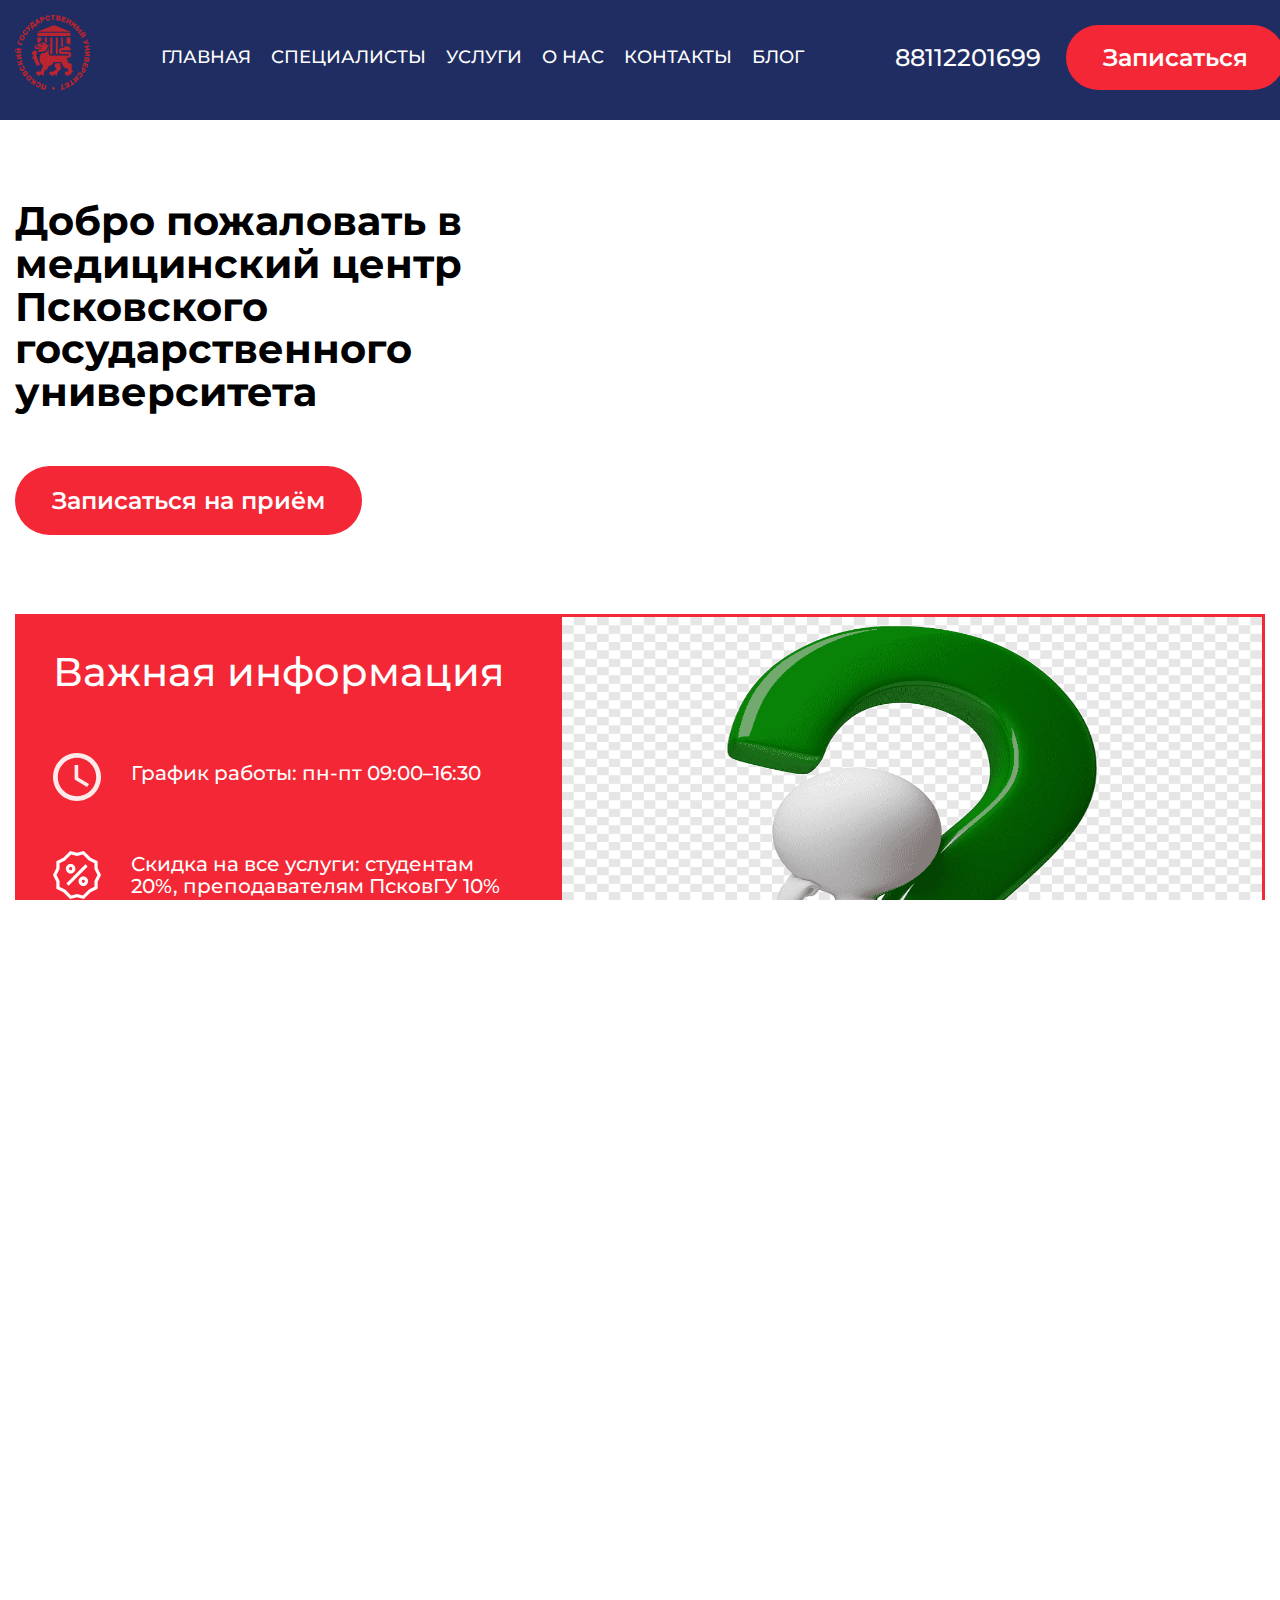
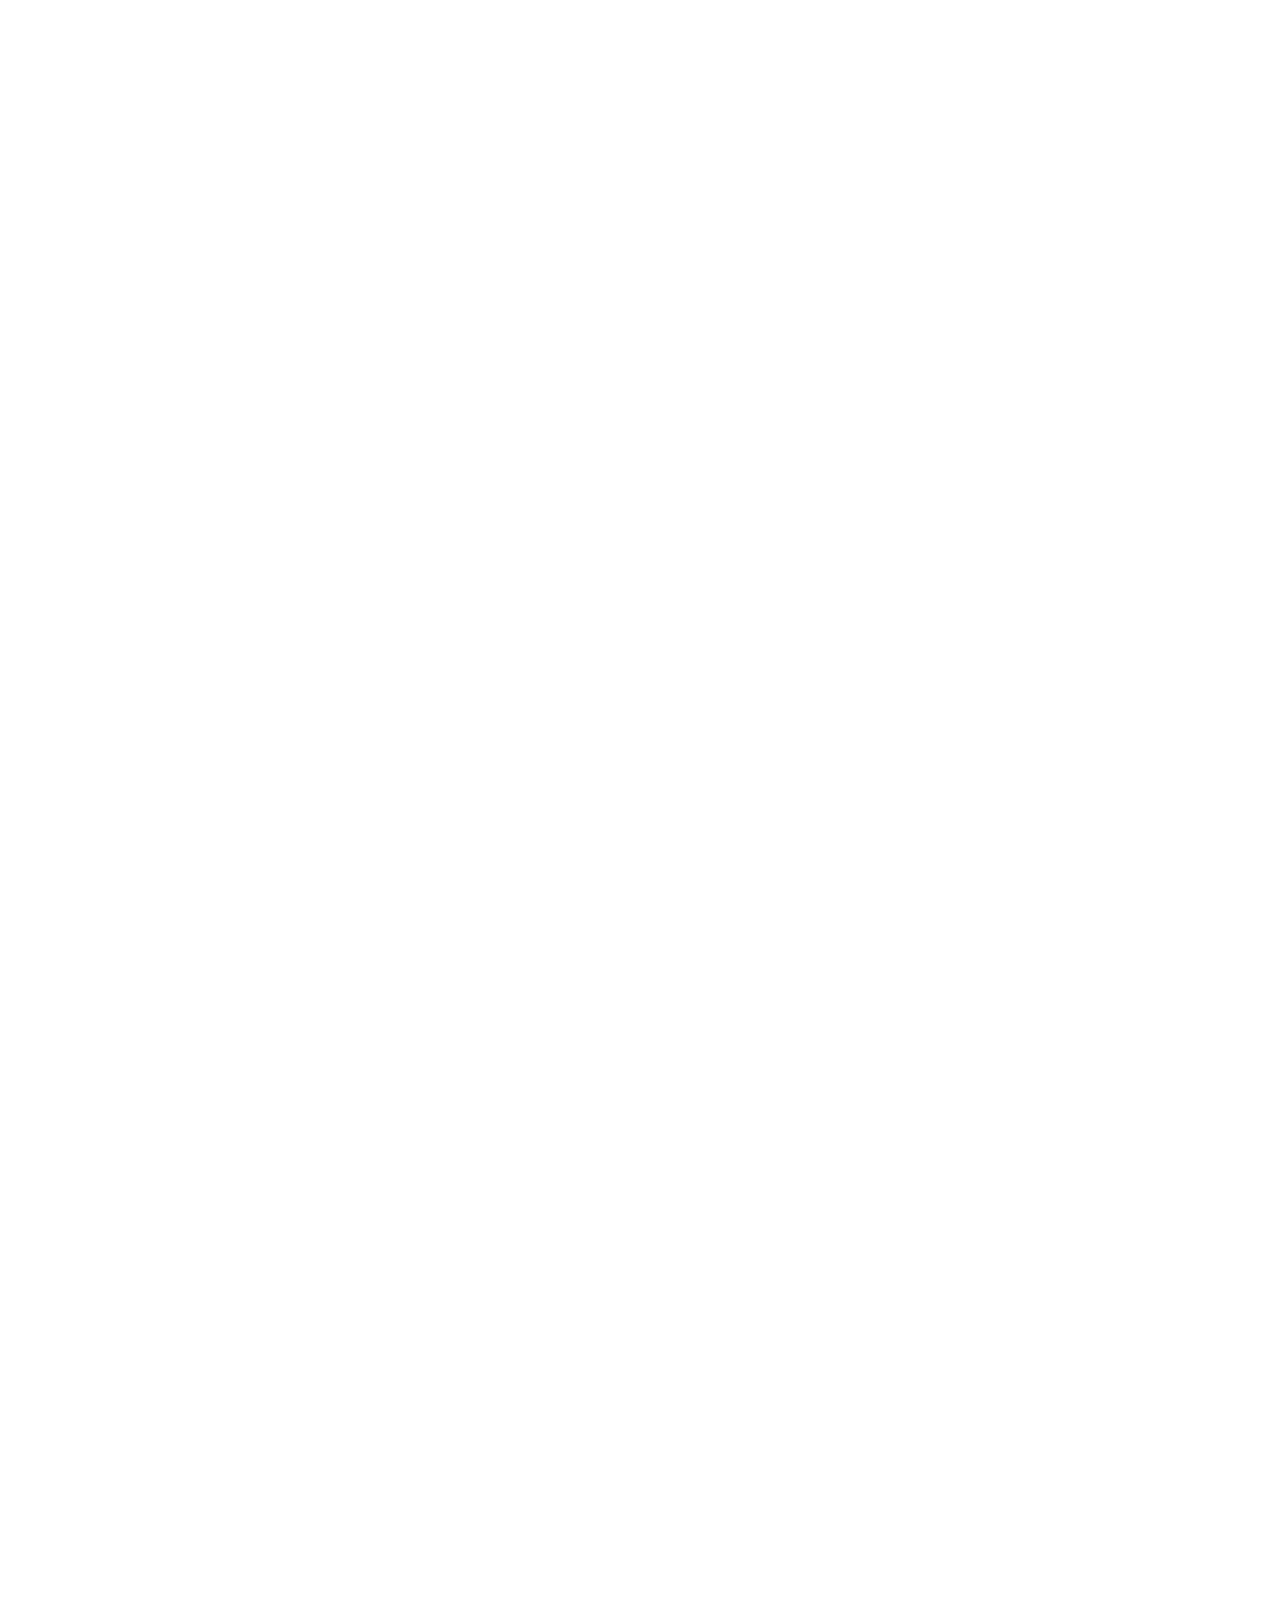
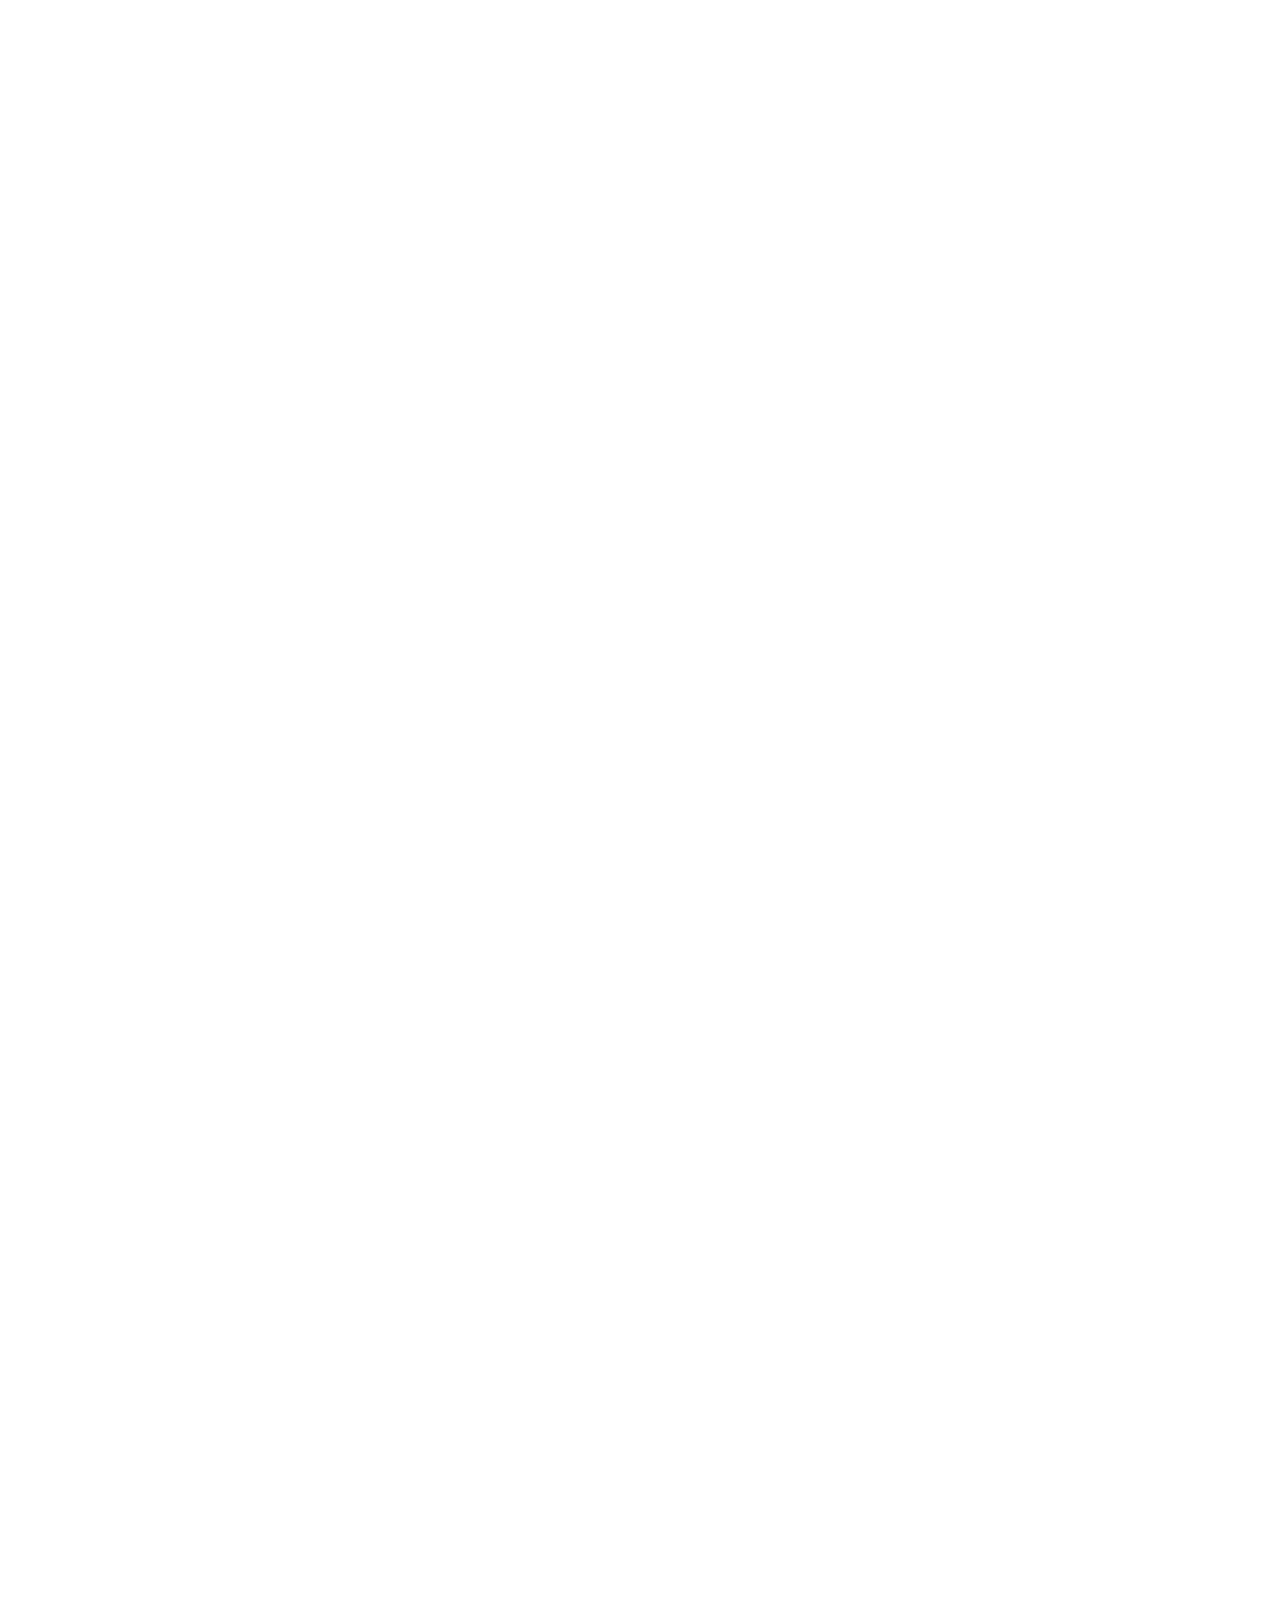
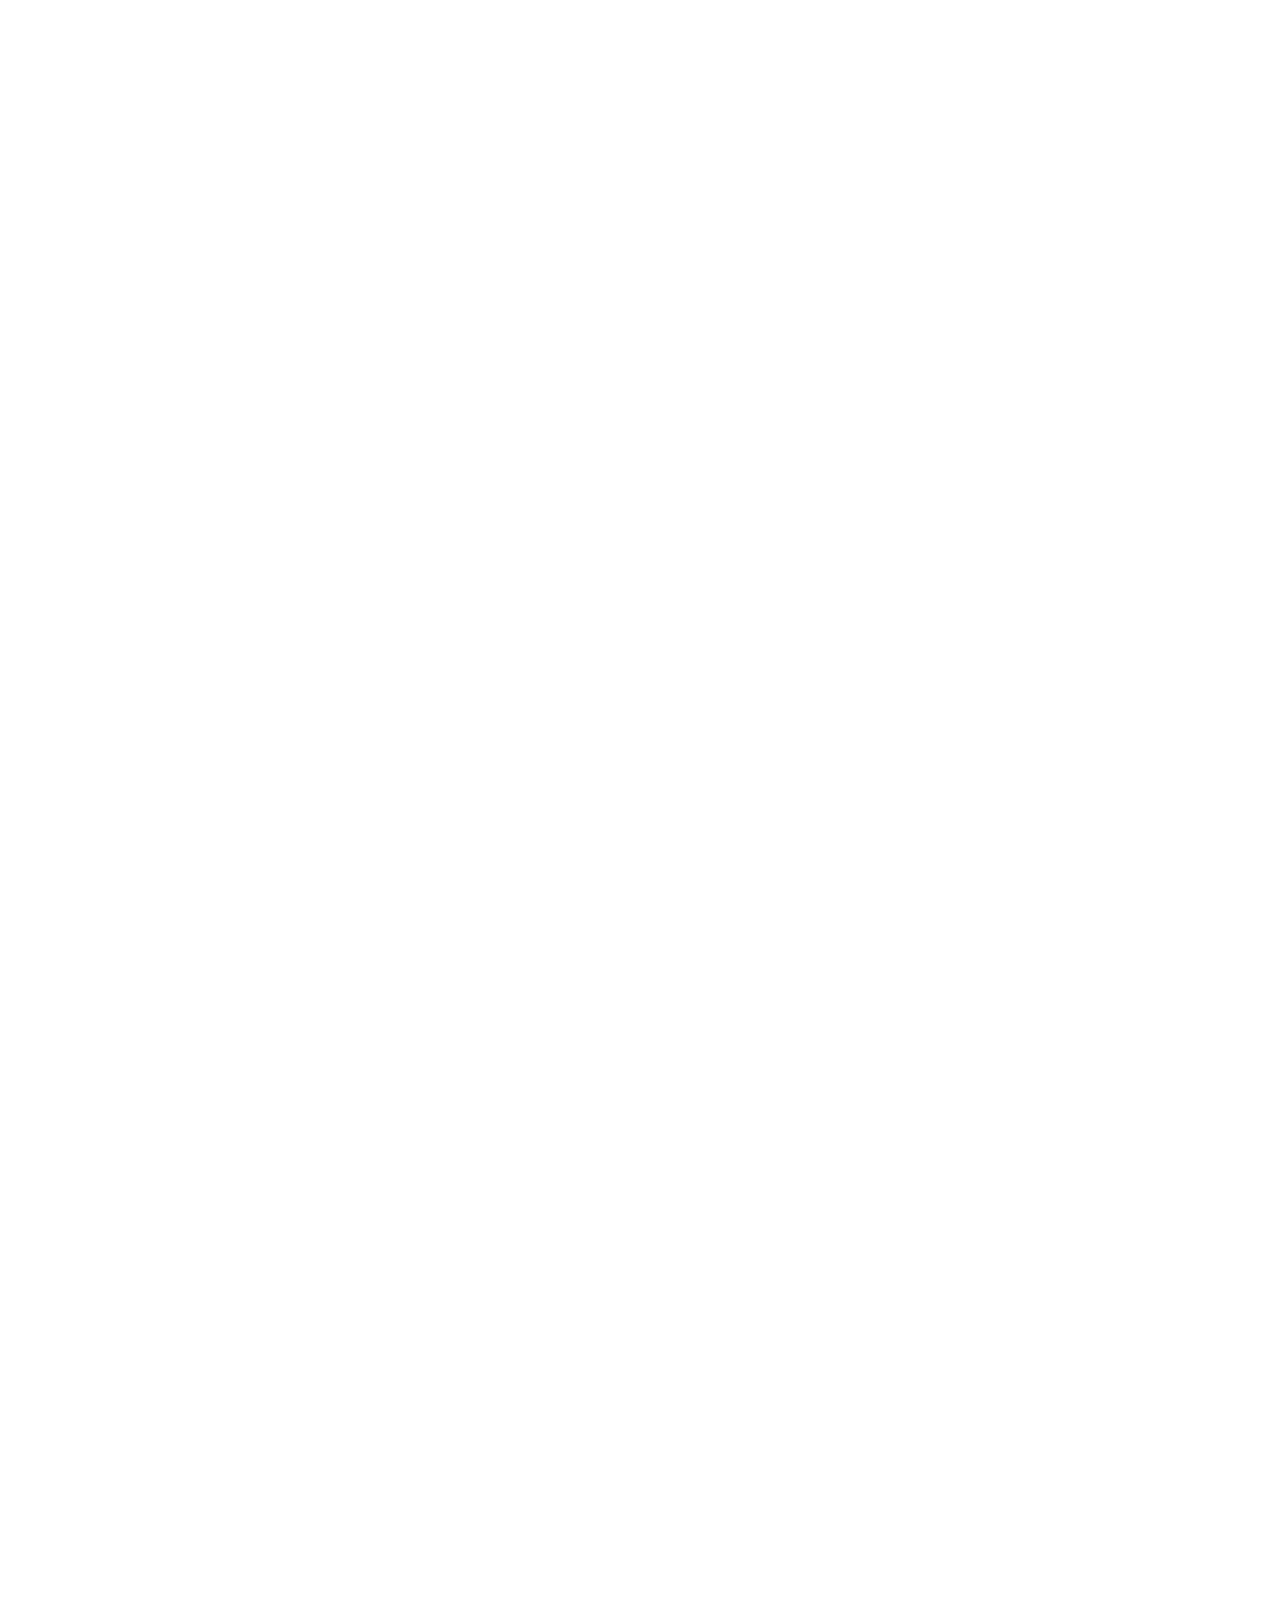
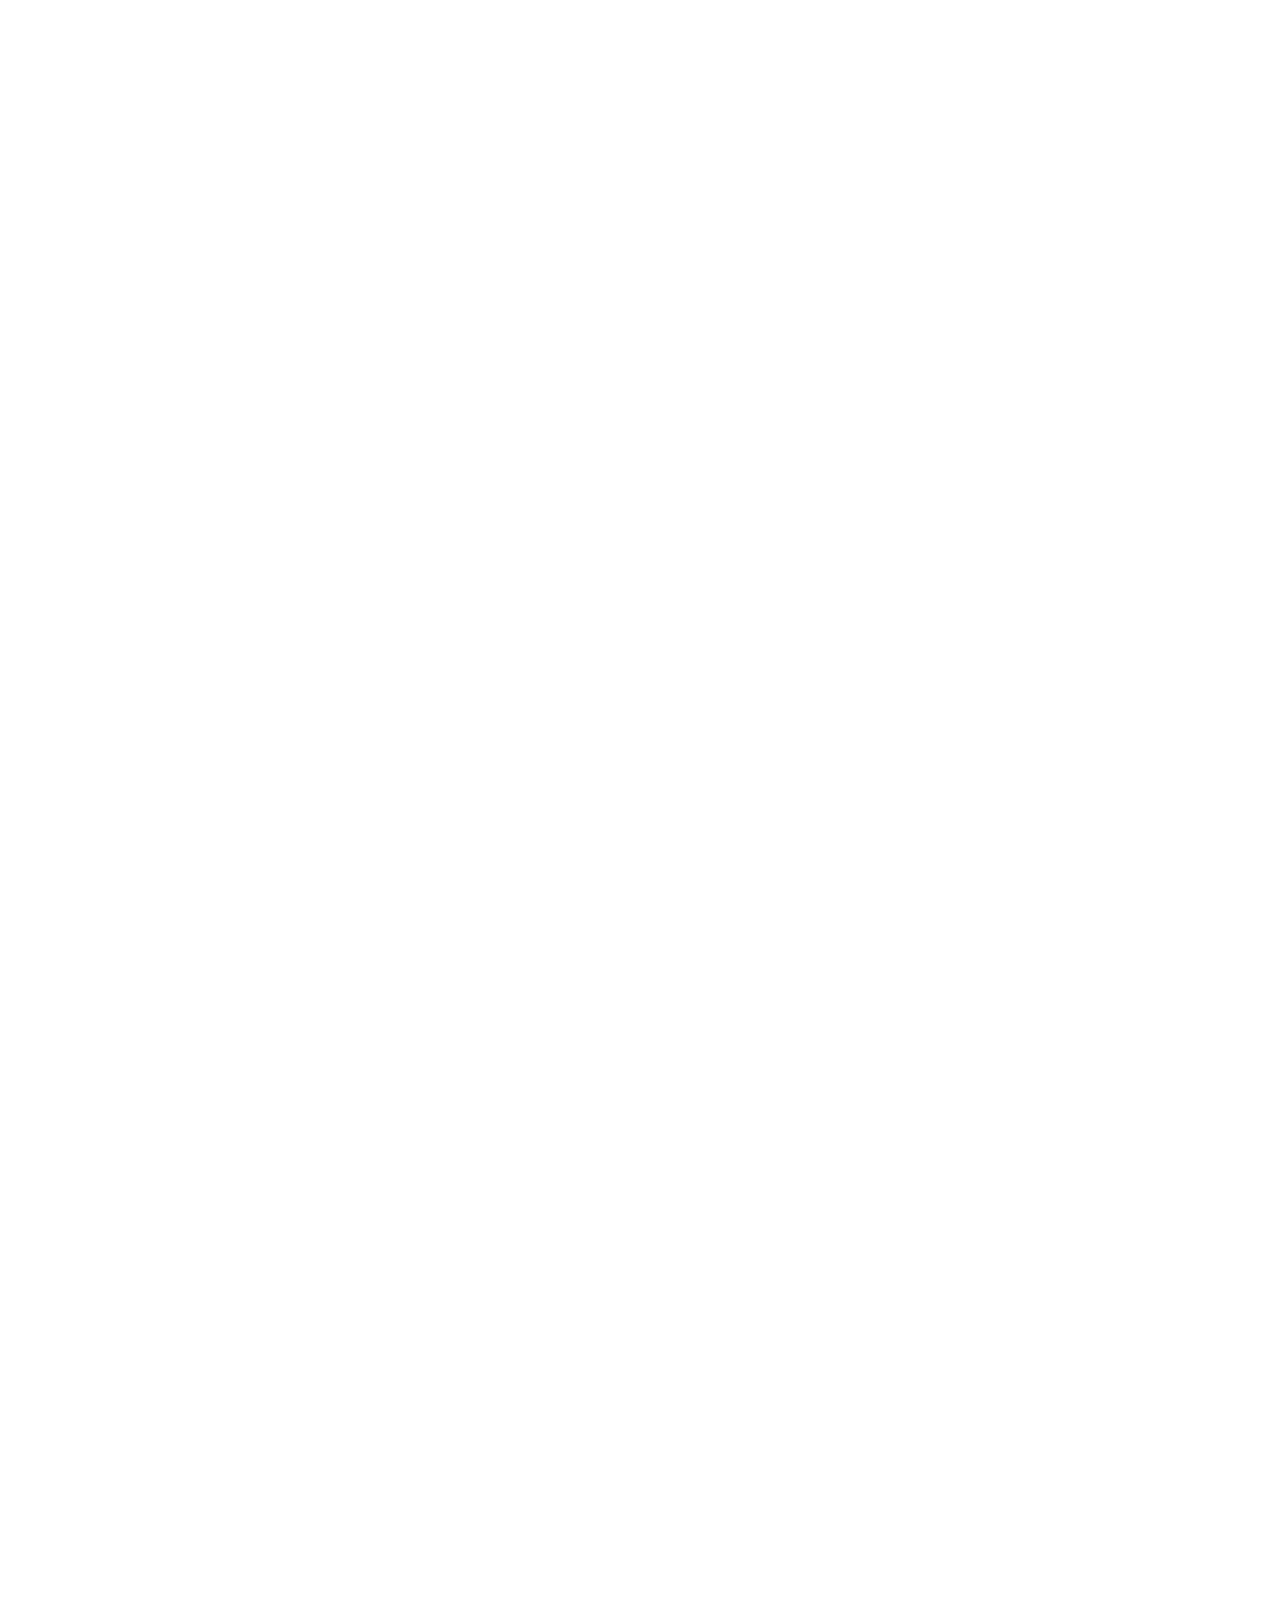
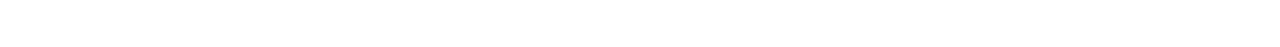
==== commit d11a510d: "Add files via upload" ====
--- a/index.html
+++ b/index.html
@@ -49,7 +49,7 @@
                 <p class="tel1">88112201699</p>
                 <p class="tel2"></p>
             </div>
-            <a class="header__btn" href="#form">Записаться</a>
+            <a class="header__btn btn1" href="#form">Записаться</a>
         </div>
     </div>
     </div>
@@ -174,6 +174,22 @@
                                 </defs>
                             </svg>
                             <p class="services__about-text">Офтальмология</p>
+                        </div>
+                    </a>
+                        <a class="services__link" href="massage.html">
+                        <div class="services__about-box">
+                            <svg class="services__about-img" width="72" height="72" viewBox="0 0 67 66" xmlns="http://www.w3.org/2000/svg">
+                                <g clip-path="url(#clip0_1_122)">
+                                <path d="M45.5061 33.0206V24.7778V22.7153V13.0979V12.4951V1.03125C45.5061 0.462 45.0441 0 44.4749 0H23.8499C23.2806 0 22.8186 0.462 22.8186 1.03125V12.4951V12.9551L0.138322 27.1379L0.131104 63.9375V66H66.1311V65.8278V63.9375V55.6947V53.6322V45.3879V43.3254V35.0831V33.1062V33.0206H45.5061ZM53.7561 35.0831V43.3254H45.5061V35.0831H53.7561ZM24.8811 14.5576H33.1311V22.7153H24.8811V14.5576ZM33.1311 24.7778V33.0206H24.8811V24.7778H33.1311ZM33.1311 35.0831V43.3254H24.8811V35.0831H33.1311ZM43.4436 43.3254H35.1936V35.0831H43.4436V43.3254ZM43.4436 53.6322H35.1936V45.3879H43.4436V53.6322ZM33.1311 45.3879V53.6317H24.8811V45.3879H33.1311ZM33.1311 55.6947V63.9375H24.8811V55.6947H33.1311ZM35.1936 55.6947H43.4436V63.9375H35.1936V55.6947ZM45.5061 55.6947H53.7561V63.9375H45.5061V55.6947ZM45.5061 53.6322V45.3879H53.7561V53.6317L45.5061 53.6322ZM43.4436 33.0206H35.1936V24.7778H43.4436V33.0206ZM35.1936 22.7153V14.5576H43.4436V22.7153H35.1936ZM24.8811 2.0625H43.4436V12.4951H35.1936H33.1311H24.8811V2.0625ZM2.20082 28.281L22.8186 15.3873V22.7148V24.7773V33.0206V35.0831V43.3254V45.3879V53.6317V55.6942V63.9375H17.9202V50.6272C17.9202 47.7845 15.6071 45.473 12.7639 45.473C9.92076 45.473 7.60767 47.7845 7.60767 50.6272V63.9375H2.1936L2.20082 28.281ZM15.8577 63.9375H9.67017V50.6272C9.67017 48.922 11.0577 47.5355 12.7639 47.5355C14.4701 47.5355 15.8577 48.922 15.8577 50.6272V63.9375ZM64.0686 63.9375H55.8186V55.6947H64.0686V63.9375ZM64.0686 53.6322H55.8186V45.3879H64.0686V53.6322ZM64.0686 43.3254H55.8186V35.0831H64.0686V43.3254Z"/>
+                                <path d="M35.1776 10.3548V8.29389H37.2401V6.23139H35.1776V4.16992H33.1151V6.23139H31.0526V8.29389H33.1151V10.3548H35.1776Z"/>
+                                </g>
+                                <defs>
+                                <clipPath id="clip0_1_122">
+                                <rect width="66" height="66" fill="white" transform="translate(0.131104)"/>
+                                </clipPath>
+                                </defs>
+                            </svg>
+                            <p class="services__about-text">Массаж</p>
                         </div>
                     </a>
                         <a class="services__link" href="sister.html">
@@ -318,7 +334,7 @@
                     <div class="docs__right">
                         <div class="docs__boxes">
                             <div class="docs__box">
-                                <a class="docs__title" href="#">Расписание врачей</a>
+                                <a class="docs__title" href="https://disk.yandex.com.am/i/FflTrwcpieZDuw">Расписание врачей</a>
                                 <p class="docs__text">Нажав выше, вы можете увидеть актуальное расписание врачей на этот месяц</p>
                             </div>
                             <div class="docs__box">
--- a/css/style.css
+++ b/css/style.css
@@ -0,0 +1,693 @@
+body {
+    font-family: 'Montserrat', sans-serif;
+    font-size: 18px;
+    font-weight: 500;
+    line-height: 19px;
+}
+.wrapper{
+    min-height: 100%;
+    overflow: hidden;
+    width: 100%;
+    position: relative;
+}
+.container {
+    width: 1300px;
+    position: relative;
+    padding: 0 15px;
+    min-height: 100%;
+    margin: 0 auto;
+}
+
+.burger{
+    display: none;
+}
+
+
+/*HEADER*/
+
+.blue__box{
+    background-color: #202D62;
+    position: fixed;
+    z-index: 100;
+    width: 100%;
+}
+.header {
+    height: 120px;
+    padding-top: 15px;
+    background-color: #202D62;
+}
+.header__in {
+    display: flex;
+    justify-content: space-between;
+    align-items: center;
+}
+.header__logo {
+    margin-bottom: 10px;
+}
+.imgs{
+    width: 75px;
+    height: 75px;
+}
+.header__nav {
+    display: flex;
+}
+.header__item {
+    margin-right: 20px;
+    list-style: none;
+}
+.header__link{
+    font-size: 18px;
+    font-style: normal;
+    font-weight: 500;
+    line-height: 107.4%;
+    text-transform: uppercase;
+    color: #FFF;
+
+}
+.header__box {
+    display: flex;
+}
+.header__telphon {
+    display: flex;
+    flex-direction: column;
+    margin-right: 25px;
+    margin-top: 20px;
+}
+.tel1 {
+    color: #FFF;
+    font-size: 24px;
+    font-style: normal;
+    font-weight: 500;
+    line-height: 107.4%;
+    text-transform: uppercase;
+}
+.tel2 {
+}
+.header__btn {
+    color: #FFF;
+    font-size: 24px;
+    font-style: normal;
+    font-weight: 600;
+    line-height: 107.4%;
+    background-color: #F32735;
+    border-radius: 100px;
+    padding: 20px 37px 20px 37px;
+}
+
+/*main*/
+
+.mains {
+    padding-top: 200px;
+    padding-bottom: 100px;
+}
+.main__in {
+    display: flex;
+}
+.main__left {
+    padding-right: 100px;
+}
+.main__head {
+    font-size: 40px;
+    font-style: normal;
+    font-weight: 700;
+    line-height: 107.4%;
+    color: black;
+    max-width: 520px;
+    margin-bottom: 74px;
+}
+
+.mains__img{
+    width: 600px;
+    width: 600px;
+}
+/*info*/
+.info__in {
+    width: 1250px;
+    display: flex;
+    border: solid 3px #F32735;
+}
+.info__left {
+    background-color: #F32735;
+    padding-left: 35px;
+    padding-right: 45px;
+    padding-top: 34px;
+}
+.info__head {
+    font-size: 40px;
+    font-style: normal;
+    font-weight: 500;
+    line-height: 107.4%;
+    color: white;
+    max-width: 800px;
+    margin-bottom: 60px;
+}
+.info__boxes {
+    display: flex;
+    flex-direction: column;
+}
+.info__box {
+    display: flex;
+    padding-bottom: 50px;
+}
+.info__text {
+    font-size: 20px;
+    font-style: normal;
+    font-weight: 500;
+    line-height: 107.4%;
+    color: white;
+    max-width: 520px;
+    margin-bottom: 7px;
+    margin-left: 30px;
+    padding-top: 3px;
+}
+.info__img{
+    width: 700px;
+    height: 500px;
+}
+.info__svg{
+    max-width: 48px;
+    max-height: 48px;
+    fill: white;
+}
+.info__text1{
+    font-size: 20px;
+    font-style: normal;
+    font-weight: 500;
+    line-height: 107.4%;
+    color: white;
+    max-width: 520px;
+    margin-bottom: 7px;
+    margin-left: 30px;
+    padding-top: 10px;
+}
+/*services*/
+.services {
+    padding-top: 150px;
+}
+.services__in {
+    display: flex;
+    align-items: center;
+    flex-direction: column;
+}
+.services__head {
+    font-size: 40px;
+    font-style: normal;
+    font-weight: 500;
+    line-height: 107.4%;
+    color: black;
+    max-width: 570px;
+    align-items: center;
+    margin-bottom: 50px;
+}
+.services__about-boxes {
+    display: grid;
+    grid-template-columns: repeat(4, 315px);
+    grid-template-rows: 230px 230px;
+    grid-column-gap: 8px;
+    grid-row-gap: 8px;
+}
+.services__about-box {
+    display: flex;
+    background-color: #F32735;
+    align-items: center;
+    flex-direction: column;
+    justify-content: center;
+    padding: 30px;
+}
+.services__about-img {
+    fill: #FFF;
+}
+.services__about-text {
+    font-size: 20px;
+    font-weight: 600;
+    line-height: 36px;
+    letter-spacing: -0.72px;
+    color: white;
+    text-align: center;
+}
+.services__about-box:hover, .services__about-box:hover .services__about-text, .services__about-box:hover .services__about-img {
+    background-color: white;
+    color: black;
+    fill: black;
+}
+.services__about-box:hover{
+    border: solid 3px;
+}
+/*doctors*/
+.doctors {
+    padding-top: 104px;
+    padding-bottom: 60px;
+}
+.doctors__head {
+    color: #000;
+    font-size: 52px;
+    font-style: normal;
+    font-weight: 500;
+    line-height: 107.4%;
+    margin-bottom: 60px;
+}
+
+.doctors__boxes .slick-list {
+    margin: 0 130px;
+}
+.doctors__box {
+    position: relative;
+    margin-right: 90px;
+}
+.doctors__img {
+    padding-top: 34px;
+}
+.doctors__imges1 {
+    margin-bottom: 40px;
+    border-radius: 10px;
+    border: 3px solid #202D62;
+    background: #E6E6E6;
+    overflow: hidden;
+    box-shadow: 3px 3px 15px 0px rgba(0, 0, 0, 0.25);
+    width: 320px;
+    height: 320px;
+}
+.doctors__img1 {
+    margin-top: 45px;
+}
+
+.doctors__title {
+    color: #000;
+    font-size: 32px;
+    font-style: normal;
+    font-weight: 600;
+    line-height: 107.4%;
+    max-width: 306px;
+}
+.doctors__subtitle {
+    color: #000;
+    font-size: 32px;
+    font-style: normal;
+    font-weight: 400;
+    line-height: 107.4%;
+    max-width: 306px;
+
+}
+.reviews__slider-arrow{
+    position: absolute;
+    top: 38%;
+}
+.reviews__slider-prev{
+    left: 0;
+}
+.reviews__slider-next{
+    right: 0;
+}
+/*form*/
+.form {
+    padding-top: 104px;
+    background-color: #e1e4e8;
+    padding-bottom: 60px;
+}
+.form__header {
+    display: flex;
+    align-items: center;
+    justify-content: center;
+}
+.form__head {
+    font-size: 40px;
+    font-style: normal;
+    font-weight: 500;
+    line-height: 107.4%;
+    color: black;
+    max-width: 800px;
+    margin-bottom: 60px;
+}
+.form__container {
+    display: flex;
+    align-items: center;
+    flex-direction: column;
+}
+.form__box {
+    display: flex;
+    align-items: center;
+    flex-direction: column;
+}
+.form__name {
+    border-radius: 100px;
+    padding: 20px 115px 20px 15px;
+    margin-bottom: 30px;
+}
+.form__tell {
+    border-radius: 100px;
+    padding: 20px 115px 20px 15px;
+    margin-bottom: 30px;
+}
+.form__select {
+    border-radius: 100px;
+    padding: 20px 115px 20px 15px;
+    margin-bottom: 30px;
+}
+.form__button {
+    color: #FFF;
+    font-size: 20px;
+    font-style: normal;
+    font-weight: 600;
+    line-height: 107.4%;
+    border-radius: 100px;
+    background: #F32735;
+    padding: 20px 45px 20px 45px;
+}
+/*docs*/
+.docs {
+    padding-top: 100px;
+    padding-bottom: 100px;
+}
+.docs__in {
+    display: flex;
+    background-color: #a2a2a2;
+    align-items: center;
+    justify-content: center;
+}
+.docs__left {
+    margin: 50px;
+}
+.docs__img {
+    max-width: 400px;
+}
+.docs__right {
+    margin: 50px;
+}
+.docs__boxes {
+    display: block;
+    flex-direction: column;
+}
+.docs__box {
+    display: block;
+    flex-direction: column;
+    margin-top: 40px;
+}
+.docs__title {
+    max-width: 296px;
+    color: #FFF;
+    font-size: 24px;
+    font-style: normal;
+    font-weight: 600;
+    line-height: 107.4%;
+    margin-bottom: 20px;
+}
+.docs__text {
+    max-width: 296px;
+    color: #FFF;
+    font-size: 18px;
+    font-style: normal;
+    font-weight: 500;
+    line-height: 107.4%;
+}
+/*shield*/
+.shield {
+    padding-top: 100px;
+    background-color: #000;
+    padding-bottom: 40px;
+}
+.shield__head {
+    font-size: 40px;
+    font-style: normal;
+    font-weight: 500;
+    line-height: 107.4%;
+    color: white;
+    max-width: 1000px;
+    margin-bottom: 60px;
+}
+.shield__boxes {
+    display: flex;
+}
+.shield__box {
+    margin-right: 20px;
+    max-width: 350px;
+}
+.shield__box:last-child{
+    margin-right: 0;
+}
+.shield__name {
+    font-size: 16px;
+    font-style: normal;
+    font-weight: 500;
+    line-height: 107.4%;
+    color: white;
+    max-width: 300px;
+}
+.shield__adress {
+    font-size: 16px;
+    font-style: normal;
+    font-weight: 500;
+    line-height: 107.4%;
+    color: white;
+    max-width: 300px;
+    margin-bottom: 20px;
+    margin-top: 20px;
+}
+.shield__number {
+    font-size: 16px;
+    font-style: normal;
+    font-weight: 500;
+    line-height: 107.4%;
+    color: white;
+    max-width: 300px;
+    margin-bottom: 20px;
+}
+.shield__email {
+    font-size: 16px;
+    font-style: normal;
+    font-weight: 500;
+    line-height: 107.4%;
+    color: white;
+    max-width: 300px;
+    margin-bottom: 20px;
+}
+/*footer*/
+.footer {
+    padding-top: 30px;
+    padding-bottom: 15px;
+    background-color: #202D62;
+}
+.footer__in {
+    display: flex;
+    justify-content: space-between;
+    align-items: center;
+}
+.footer__logo {
+    margin-bottom: 10px;
+}
+.footer__nav {
+    display: flex;
+}
+.footer__item {
+    margin-right: 20px;
+    list-style: none;
+}
+.footer__link {
+    font-size: 18px;
+    font-style: normal;
+    font-weight: 500;
+    line-height: 107.4%;
+    text-transform: uppercase;
+    color: #FFF;
+}
+.footer__box {
+    display: flex;
+}
+.footer__telphon {
+    display: flex;
+    flex-direction: column;
+    margin-right: 25px;
+}
+.footer__info {
+    color: #FFF;
+    font-size: 18px;
+    font-style: normal;
+    font-weight: 500;
+    line-height: 107.4%;
+    margin-top: 5px;
+}
+/*media*/
+@media(max-width: 800px){
+    body html{
+        overflow-x: hidden;
+        max-width: 100%;
+    }
+    .header{
+        max-width: 100%;
+    }
+    .burger {
+        position: fixed;
+        top: 30px;
+        left: 680px;
+        z-index: 101;
+        height: 60px;
+        width: 60px;
+        border-radius: 50%;
+        display: flex;
+        flex-direction: column;
+        align-items: center;
+        justify-content: center;
+        transition: all .3s;
+    }
+    
+    .burger--follow {
+        box-shadow: 0 4px 8px 0px #8281819e;
+        background-color: #FFFFFF;
+    }
+    
+    .burger span {
+        display: block;
+        height: 4px;
+        width: 30px;
+        background-color: #FFFFFF;
+        border-radius: 3px;
+        margin: 4px 0;
+        transition: all .3s;
+    }
+    
+    .burger::before,
+    .burger::after {
+        content: "";
+        display: block;
+        height: 4px;
+        width: 30px;
+        background-color: #FFFFFF;
+        border-radius: 3px;
+        transition: all .3s;
+    }
+    
+    .burger.open span {
+        transition: all .3s;
+    }
+    
+    .burger.open:before {
+        position: fixed;
+        transform: rotate(45deg);
+        top: 35px;
+    }
+    
+    .burger.open:after {
+        position: fixed;
+        transform: rotate(-45deg);
+        top: 35px;
+    }
+    .burger.open span {
+        transform: scale(0);
+    }
+    .header__nav{
+        display: none;
+        position: fixed;
+        top: 100px;
+        left: 520px;
+        background-color: #202D62;
+        z-index: 100;
+        min-width: 250px;
+        height: 100%;
+        transition: all .3s;
+        transform: translateX(100%);
+        display: flex;
+        flex-direction: column;
+    }
+    .header__nav--open{
+        display: block;
+        transform: translateX(0%);
+    }
+    .header__nav-open{
+        display: block;
+    }
+    .header__item{
+        margin-bottom: 22px;
+        margin-top: 26px;
+        margin-left: 28px;
+    }
+    .header__box{
+        position: absolute;
+        top: 3px;
+        left: 210px;
+    }
+    .main__in{
+        display: flex;
+        flex-direction: column;
+    }
+    .main__right{
+        margin-top: 50px;
+    }
+    .main__head{
+        font-size: 30px;
+    }
+    .info__in{
+        display: flex;
+        flex-direction: column;
+        max-width: 712px;
+    }
+    .services__in {
+        display: flex;
+        flex-direction: column;
+        align-items: start;
+    }
+    .services__about-boxes {
+        display: grid;
+        grid-template-columns: repeat(2, 315px);
+        grid-template-rows: 230px 230px 230px 230px;
+        grid-column-gap: 8px;
+        grid-row-gap: 8px;
+    }
+    .form__header {
+        display: flex;
+        align-items: start;
+        justify-content: start;
+        margin-left: 125px;
+    }
+    .form__container {
+        display: flex;
+        align-items: start;
+        flex-direction: column;
+        margin-left: 200px;
+    }
+    .docs__in{
+        display: flex;
+        flex-direction: column;
+        justify-content: start;
+        align-items: start;
+    }
+    .docs__right{
+        margin-left: 200px;
+    }
+    .docs__left{
+        margin-left: 200px;
+    }
+    .shield__head{
+        max-width: 600px;
+    }
+    .shield__boxes{
+        display: grid;
+        grid-template-columns: repeat(2, 350px);
+        grid-template-rows: 230px 230px;
+        grid-column-gap: 20px;
+        grid-row-gap: 50px;
+    }
+    .doctors__title{
+        font-size: 28px;
+        max-width: 235px;
+    }
+    .doctors__subtitle{
+        font-size: 24px;
+        max-width: 235px;
+    }
+    .doctors__box{
+        margin-right: 50px;
+        max-width: 309px;
+        }
+        .footer__nav{
+            display: none;
+        }
+        .footer__box{
+            position: absolute;
+            left: 310px;
+        }
+        .doctors__boxes .slick-list {
+            margin: 0 -403.6px;
+        }
+        .reviews__slider-next{
+            left: 680px;
+        }
+}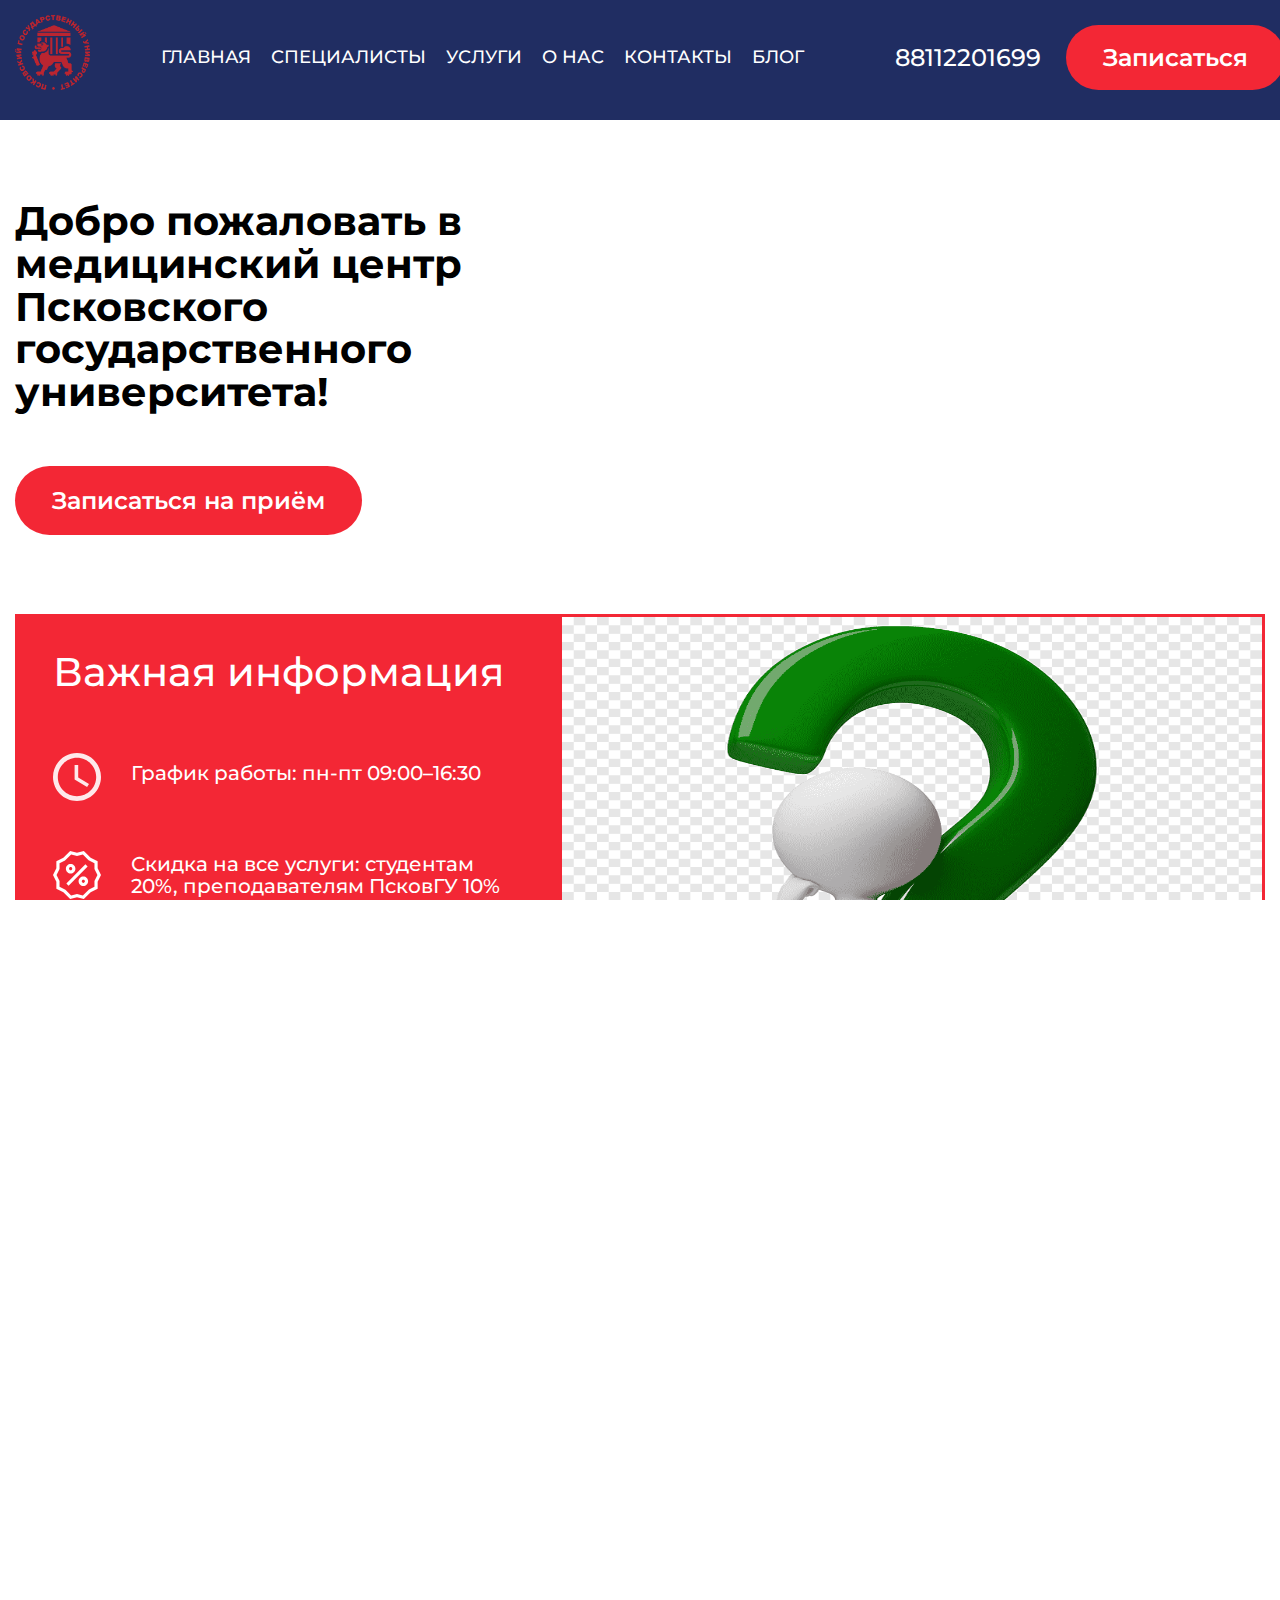
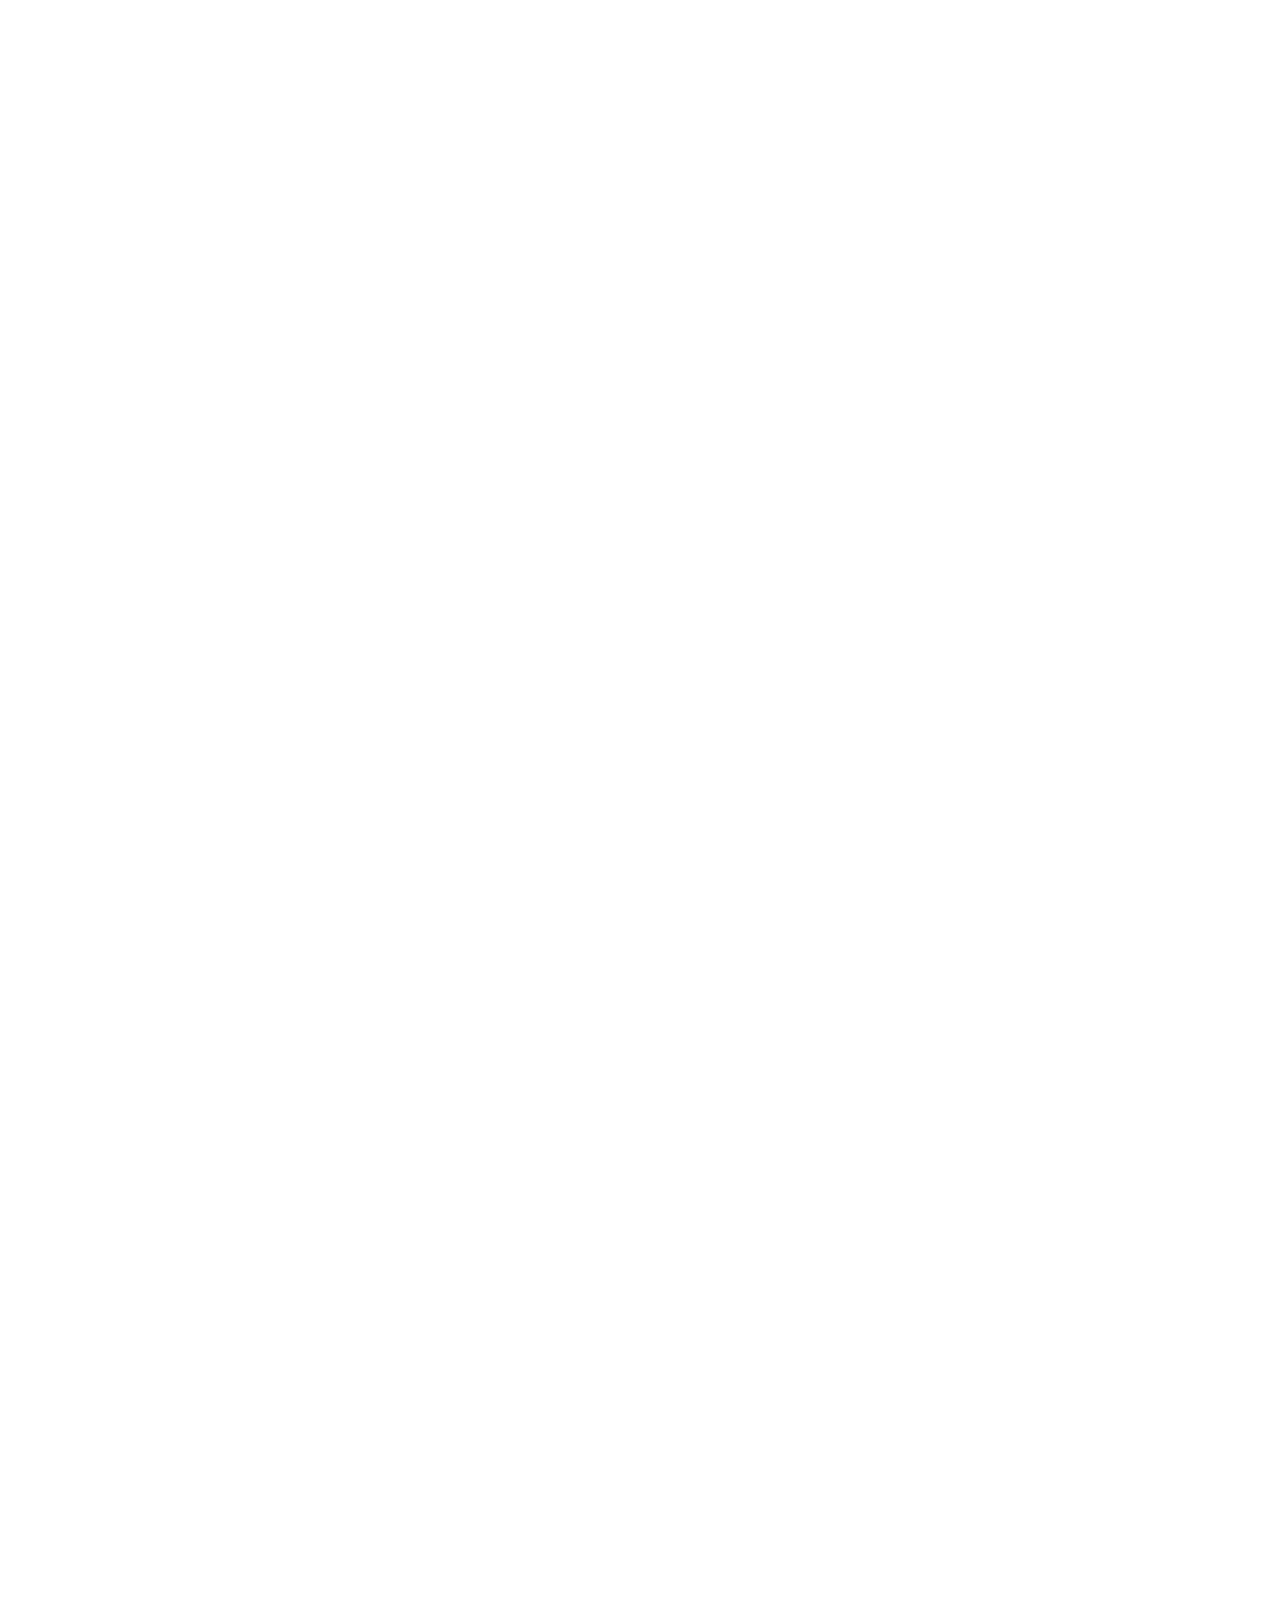
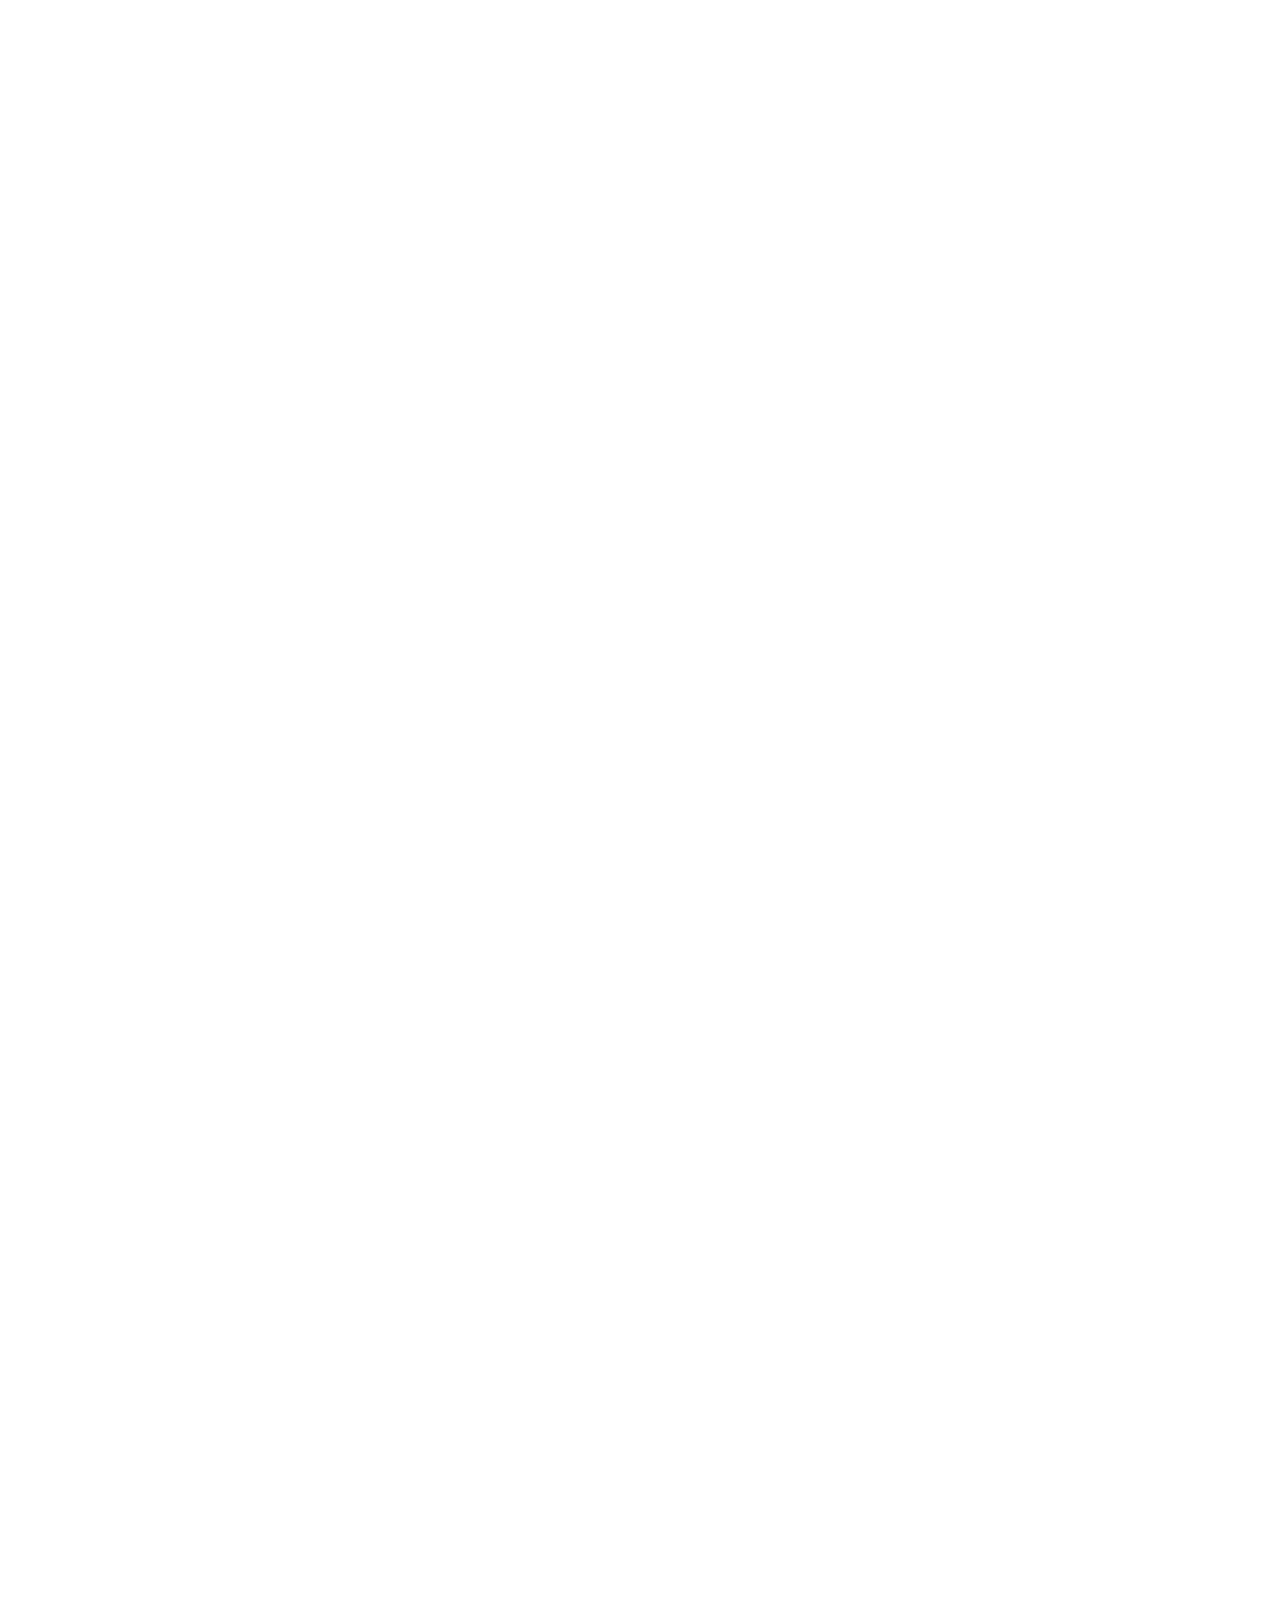
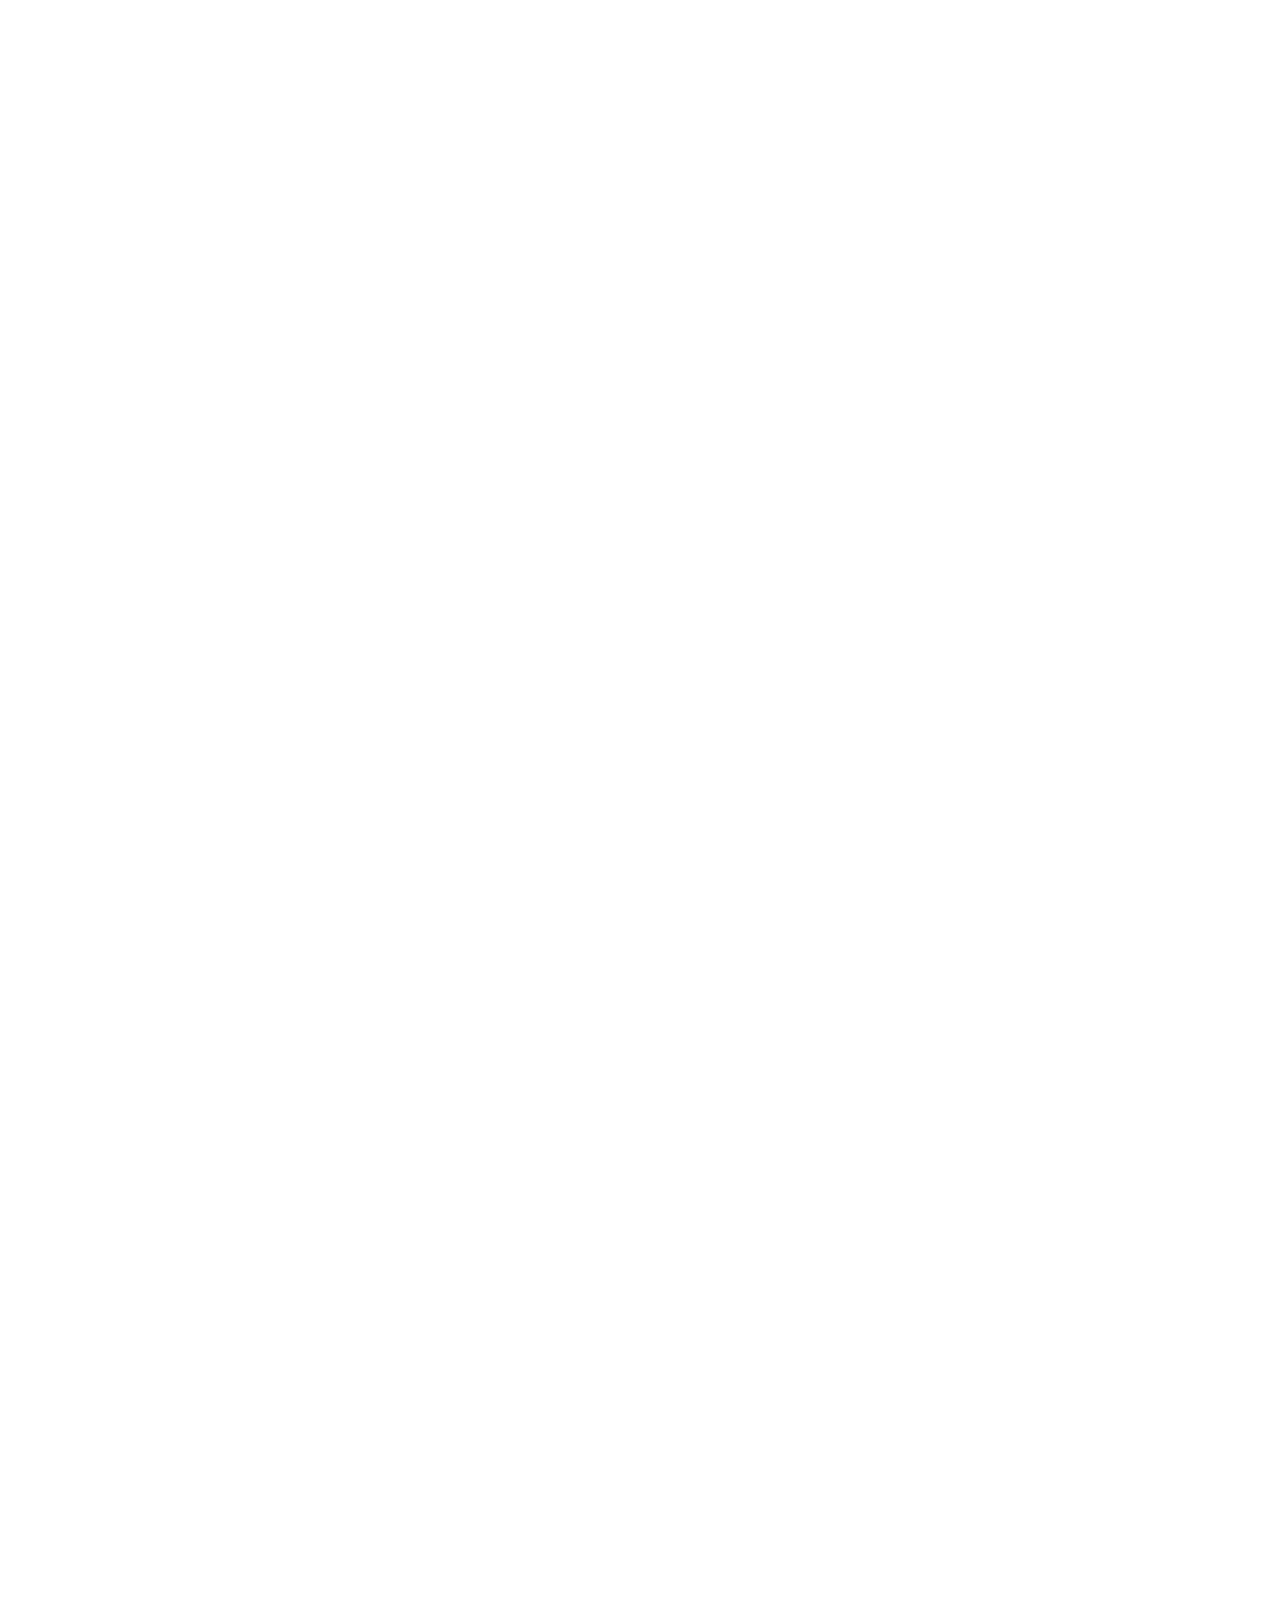
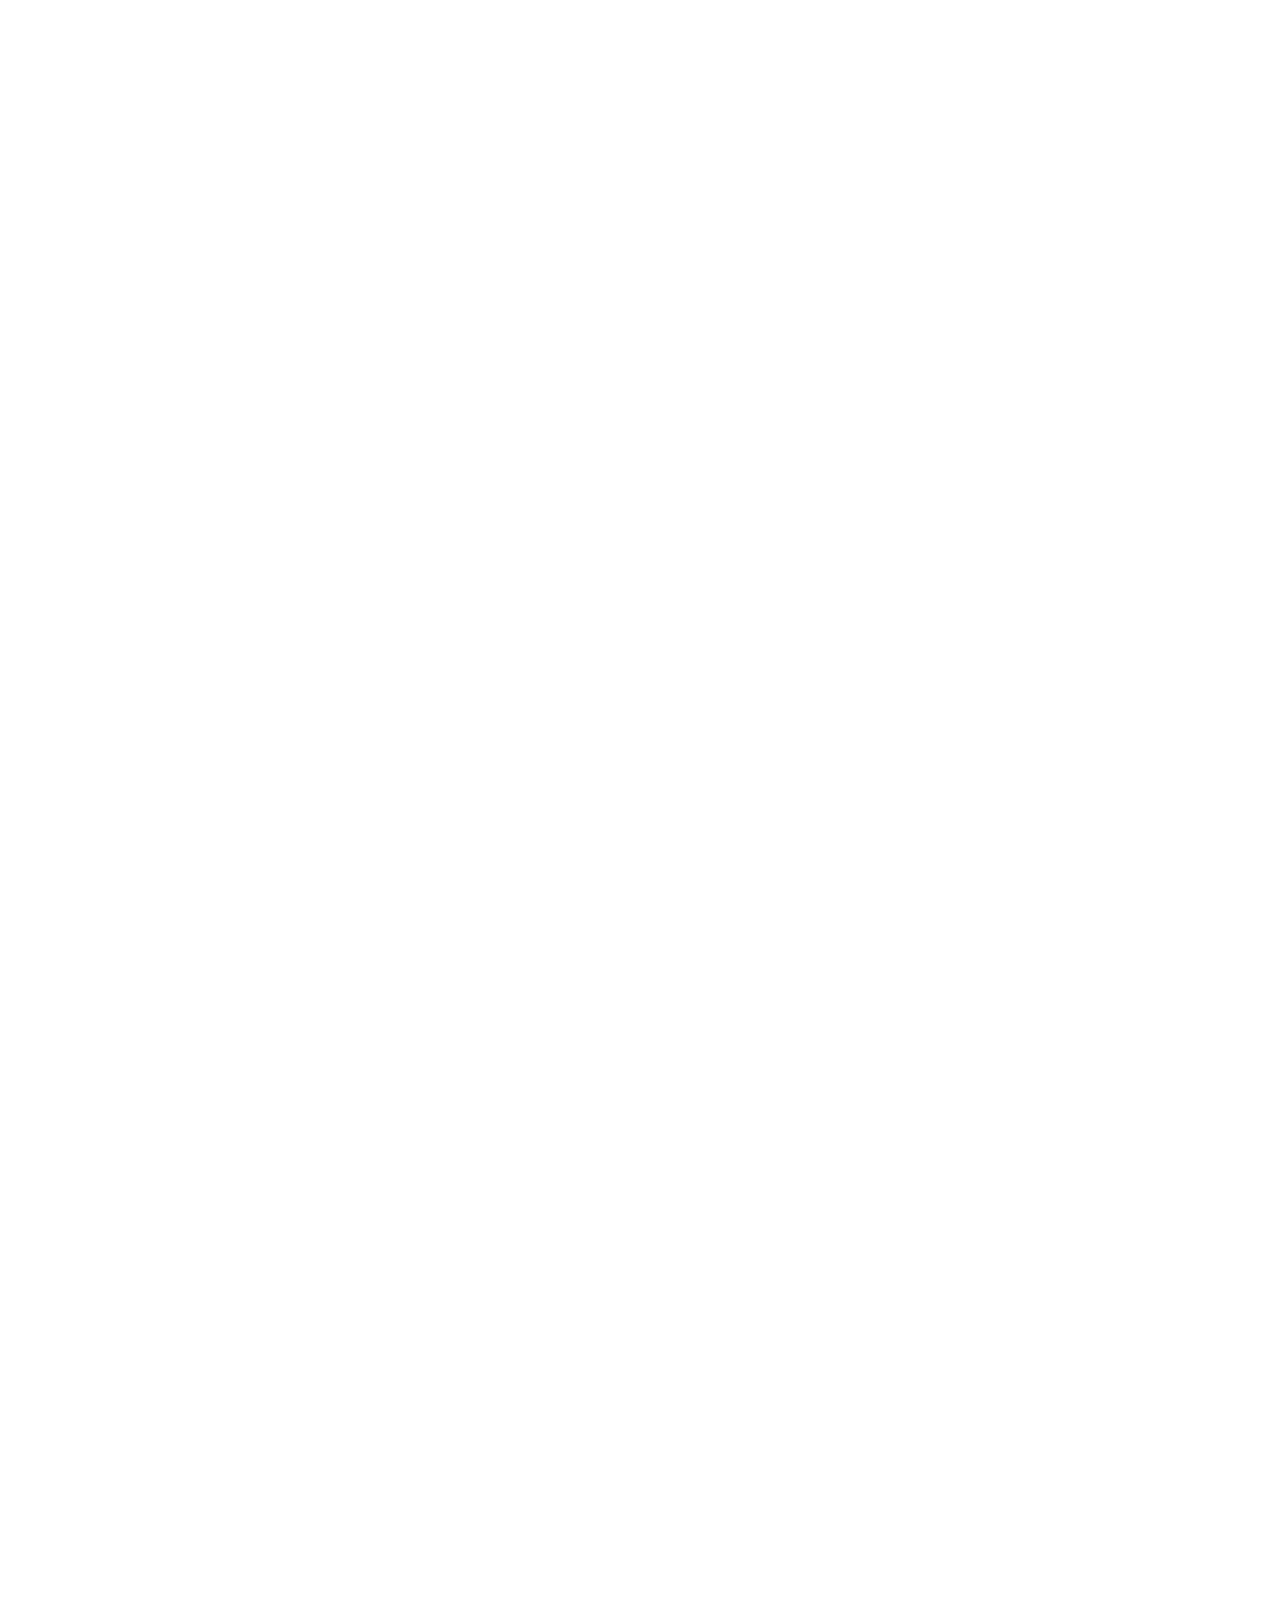
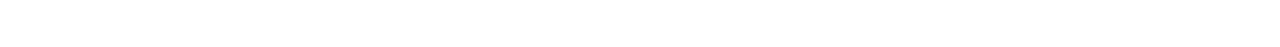
==== commit e5a60bd4: "Update index.html" ====
--- a/index.html
+++ b/index.html
@@ -60,7 +60,7 @@
             <div class="container">
                 <div class="main__in">
                     <div class="main__left">
-                        <h2 class="main__head">Добро пожаловать в медицинский центр Псковского государственного университета</h2>
+                        <h2 class="main__head">Добро пожаловать в медицинский центр Псковского государственного университета!</h2>
                         <a class="header__btn" href="#form">Записаться на приём</a>
                     </div>
                     <div class="main__right">
@@ -427,4 +427,4 @@
 <script src="https://ajax.googleapis.com/ajax/libs/jquery/3.6.0/jquery.min.js"></script>
 <script type="text/javascript" src="https://cdn.jsdelivr.net/npm/slick-carousel@1.8.1/slick/slick.min.js"></script>
 <script src="js/main.js"></script>
-</html>+</html>
--- a/css/style.css
+++ b/css/style.css
@@ -690,4 +690,256 @@
         .reviews__slider-next{
             left: 680px;
         }
+}
+@media (max-width:480px){
+    body html{
+        overflow-x: hidden;
+        max-width: 100%;
+    }
+    .container{
+        max-width: 495px;
+    }
+    .header{
+        max-width: 100%;
+    }
+    .burger {
+        position: fixed;
+        top: 20px;
+        left: 300px;
+        z-index: 101;
+        height: 60px;
+        width: 60px;
+        border-radius: 50%;
+        display: flex;
+        flex-direction: column;
+        align-items: center;
+        justify-content: center;
+        transition: all .3s;
+    }
+    
+    .burger--follow {
+        box-shadow: 0 4px 8px 0px #8281819e;
+        background-color: #FFFFFF;
+    }
+    
+    .burger span {
+        display: block;
+        height: 4px;
+        width: 30px;
+        background-color: #FFFFFF;
+        border-radius: 3px;
+        margin: 4px 0;
+        transition: all .3s;
+    }
+    
+    .burger::before,
+    .burger::after {
+        content: "";
+        display: block;
+        height: 4px;
+        width: 30px;
+        background-color: #FFFFFF;
+        border-radius: 3px;
+        transition: all .3s;
+    }
+    
+    .burger.open span {
+        transition: all .3s;
+    }
+    
+    .burger.open:before {
+        position: fixed;
+        transform: rotate(45deg);
+        top: 35px;
+    }
+    
+    .burger.open:after {
+        position: fixed;
+        transform: rotate(-45deg);
+        top: 35px;
+    }
+    .burger.open span {
+        transform: scale(0);
+    }
+    .header__nav{
+        display: none;
+        position: fixed;
+        top: 100px;
+        left: 160px;
+        background-color: #202D62;
+        z-index: 100;
+        min-width: 350px;
+        height: 100%;
+        transition: all .3s;
+        transform: translateX(100%);
+    }
+    .header__nav--open{
+        display: block;
+        transform: translateX(0%);
+    }
+    .header__nav-open{
+        display: block;
+    }
+    .header__nav-list{
+        display: flex;
+        flex-direction: column;
+        margin-top: 26px;
+        margin-left: 28px;
+    }
+    .header__item{
+        margin-bottom: 22px;
+        margin-top: 26px;
+        margin-left: 28px;
+    }
+    .header__box{
+        position: absolute;
+        top: 4px;
+        left: 160px;
+    }
+    .btn1{
+        display: none;
+    }
+    .tel1{
+        font-size: 20px;
+    }
+    .main__head{
+        font-size: 24px;
+    }
+    .header__btn{
+        font-size: 16px;
+    }
+    .mains__img{
+        max-width: 320px;
+    }
+    .info__in{
+        max-width: 320px;
+    }
+    .info__head{
+        font-size: 24px;
+    }
+    .info__text{
+        font-size: 16px;
+    }
+    .info__text1{
+        font-size: 16px;
+        padding-top: 3px;
+    }
+    .info__img{
+        max-width: 310px;
+    }
+    .info__svg{
+        width: 32px;
+        height: 32px;
+    }
+    .services__head{
+        font-size: 28px;
+    }
+    .services__about-boxes{
+        display: flex;
+        flex-direction: column;
+        margin-left: 30px;
+    }
+    .services__about-text{
+        font-size: 16px;
+    }
+    .services__about-box{
+        max-width: 319px;
+        max-height: 190px;
+        padding: 21px 56px 21px 56px;
+    }
+    .doctors__head{
+        font-size: 28px;
+    }
+    .doctors__title{
+        font-size: 20px;
+    }
+    .doctors__subtitle{
+        font-size: 20px;
+    }
+    .doctors__box{
+        margin-right: 80px;
+        max-width: 309px;
+        }
+    .strela{
+        width: 35px;
+        height: 35px;
+    }
+    .doctors__boxes .slick-list {
+        margin: 0 -345px;
+    }
+    .reviews__slider-next{
+        left: 310px;
+    }
+    .doctors__imges1 {
+        margin-bottom: 40px;
+        border-radius: 10px;
+        border: 3px solid #202D62;
+        background: #E6E6E6;
+        overflow: hidden;
+        box-shadow: 3px 3px 15px 0px rgba(0, 0, 0, 0.25);
+        max-width: 226px;
+        max-height: 242.845px;
+    }
+    .form{
+        margin-top: 50px;
+        margin-bottom: 50px;
+    }
+    .form__header{
+        display: flex;
+        justify-content: start;
+        align-items: start;
+        margin-left: 20px;
+    }
+    .form__container {
+        display: flex;
+        align-items: start;
+        justify-content: start;
+        flex-direction: column;
+        margin-left: 20px;
+    }
+    .form__head{
+        font-size: 24px;
+    }
+    .form__box {
+        display: flex;
+        align-items: start;
+        flex-direction: column;
+    }
+    .form__in{
+        display: flex;
+        justify-content: start;
+        flex-direction: column;
+    }
+    .docs__left{
+        margin-left: 20px;
+    }
+    .docs__right{
+        margin-left: 20px;
+    }
+    .docs__img{
+        max-width: 300px;
+    }
+    .docs{
+        background-color: #a2a2a2;
+    }
+    .docs__in{
+        max-width: 340px;
+    }
+    .shield__head{
+        font-size: 24px;
+        max-width: 300px;
+        margin-left: 20px;
+    }
+    .shield__boxes{
+        display: flex;
+        flex-direction: column;
+        margin-left: 20px;
+    }
+    .shield__box{
+        max-width: 330px;
+    }
+    .footer__box{
+        position: absolute;
+        left: 130px;
+    }
 }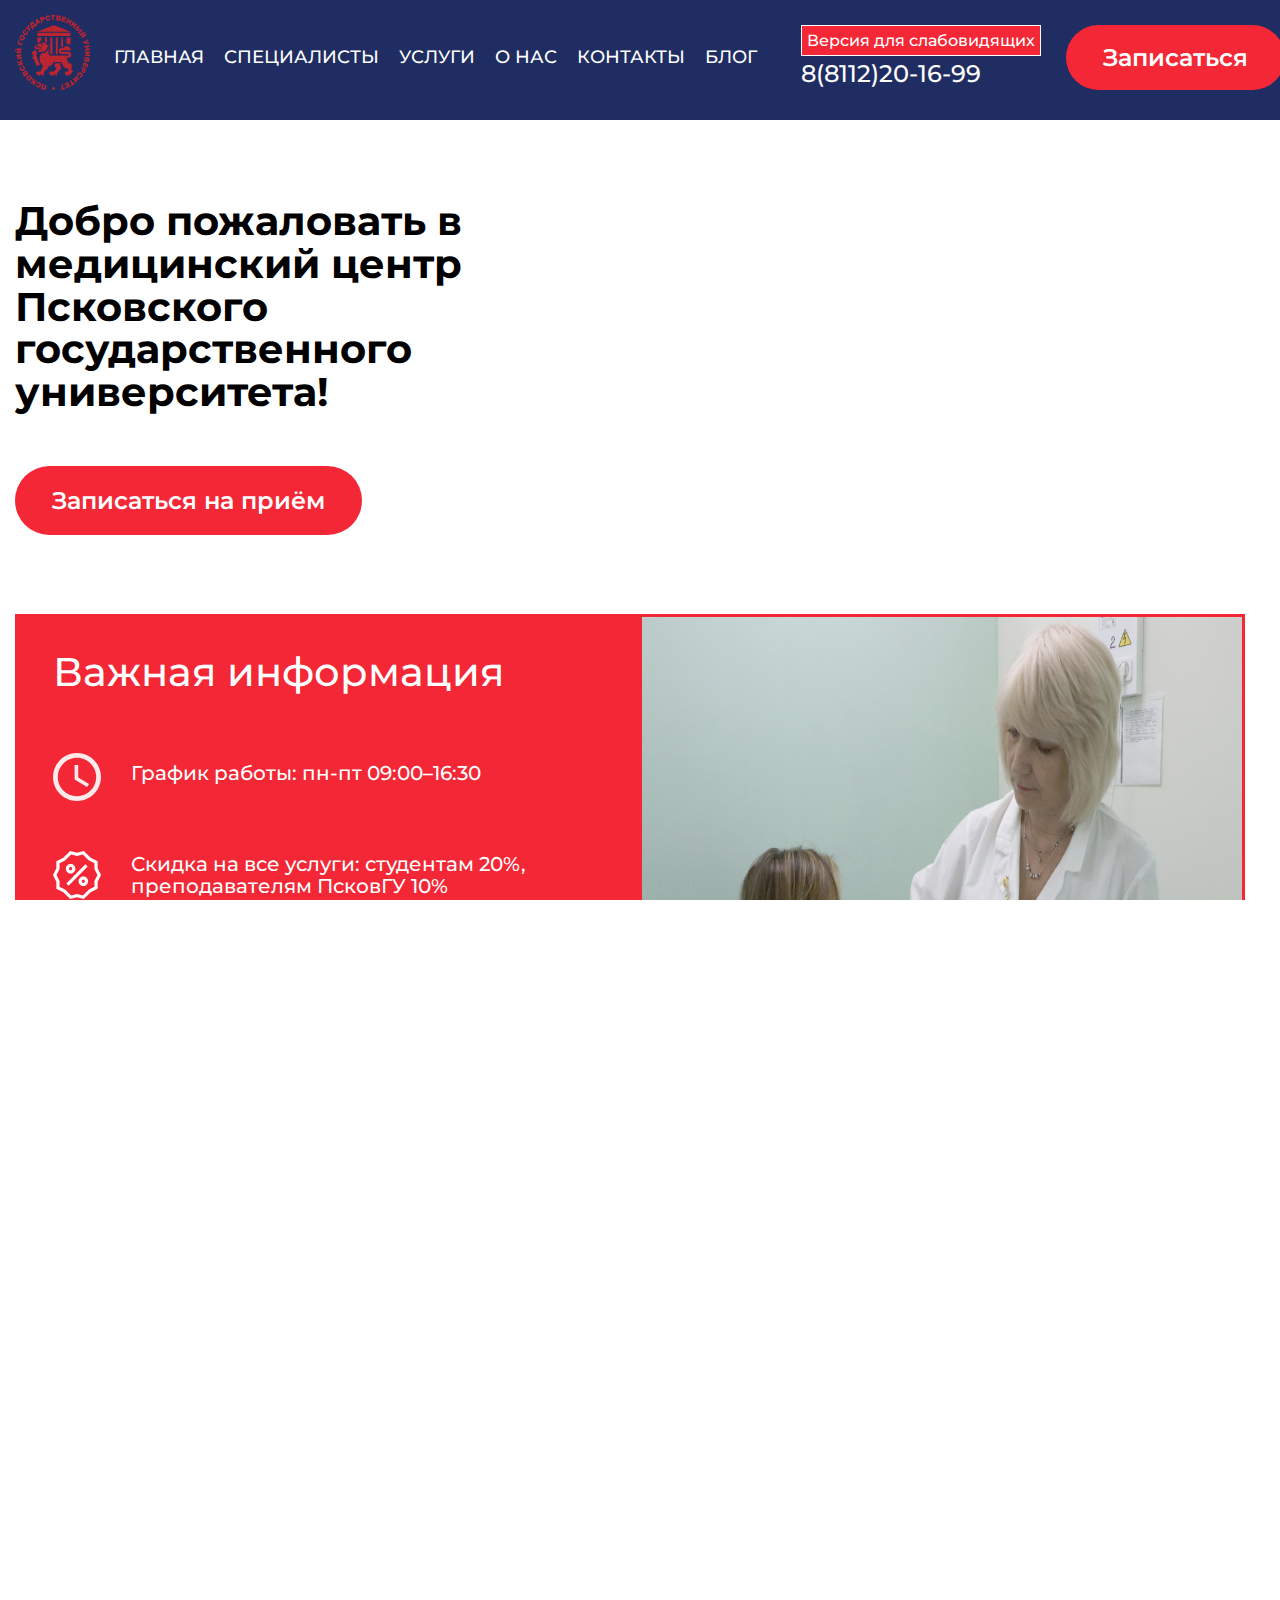
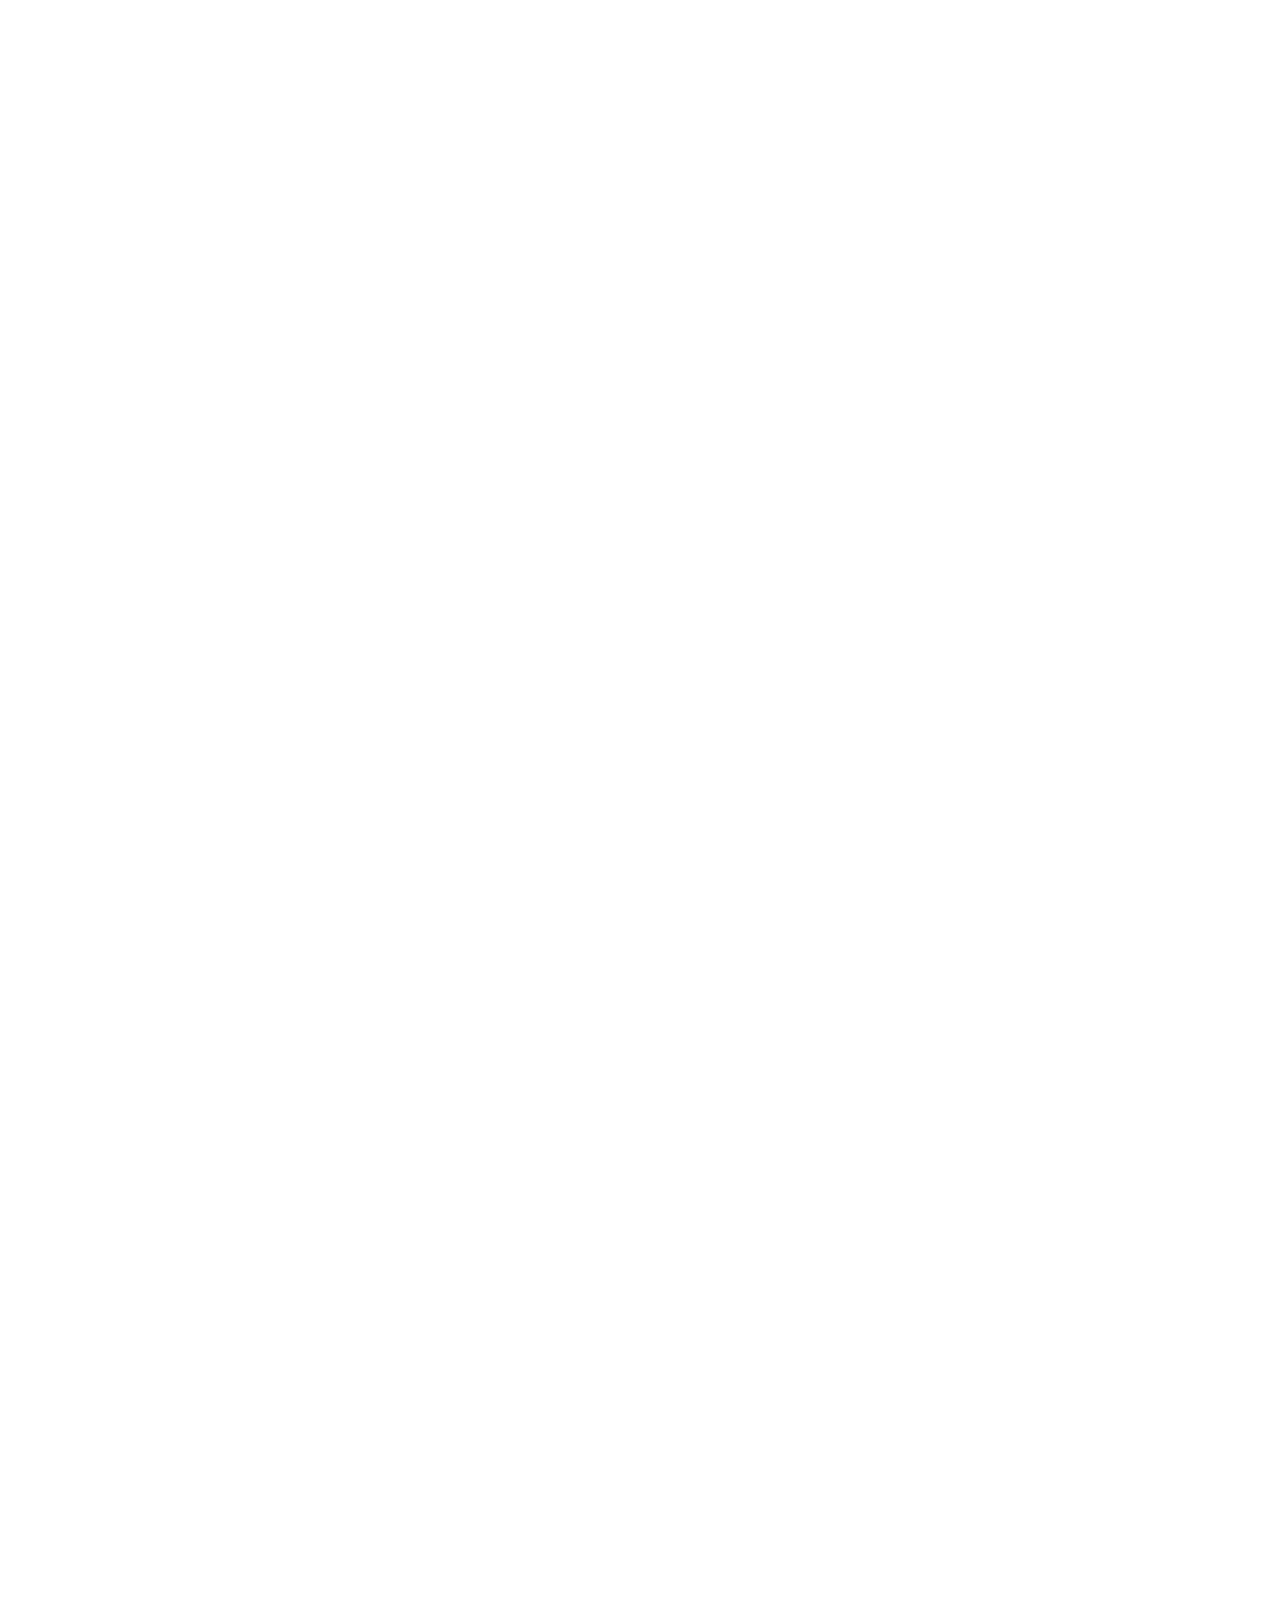
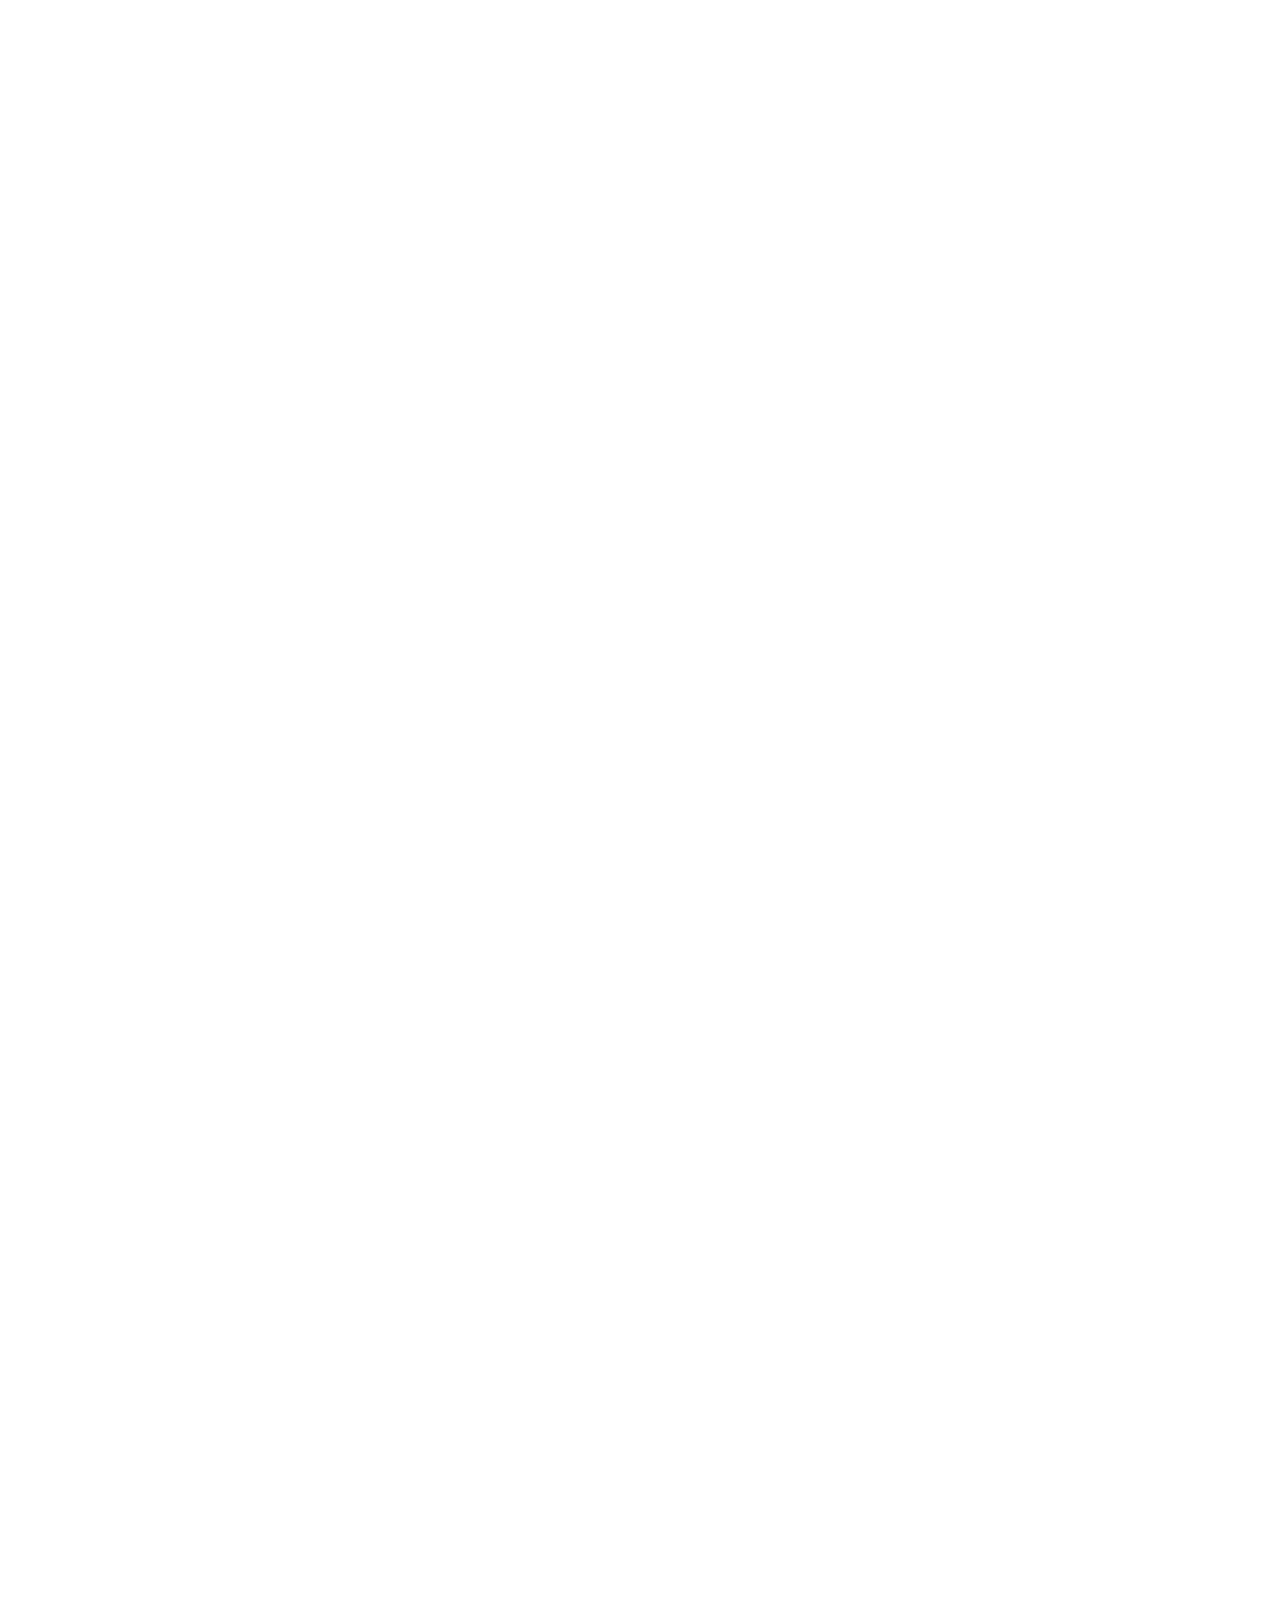
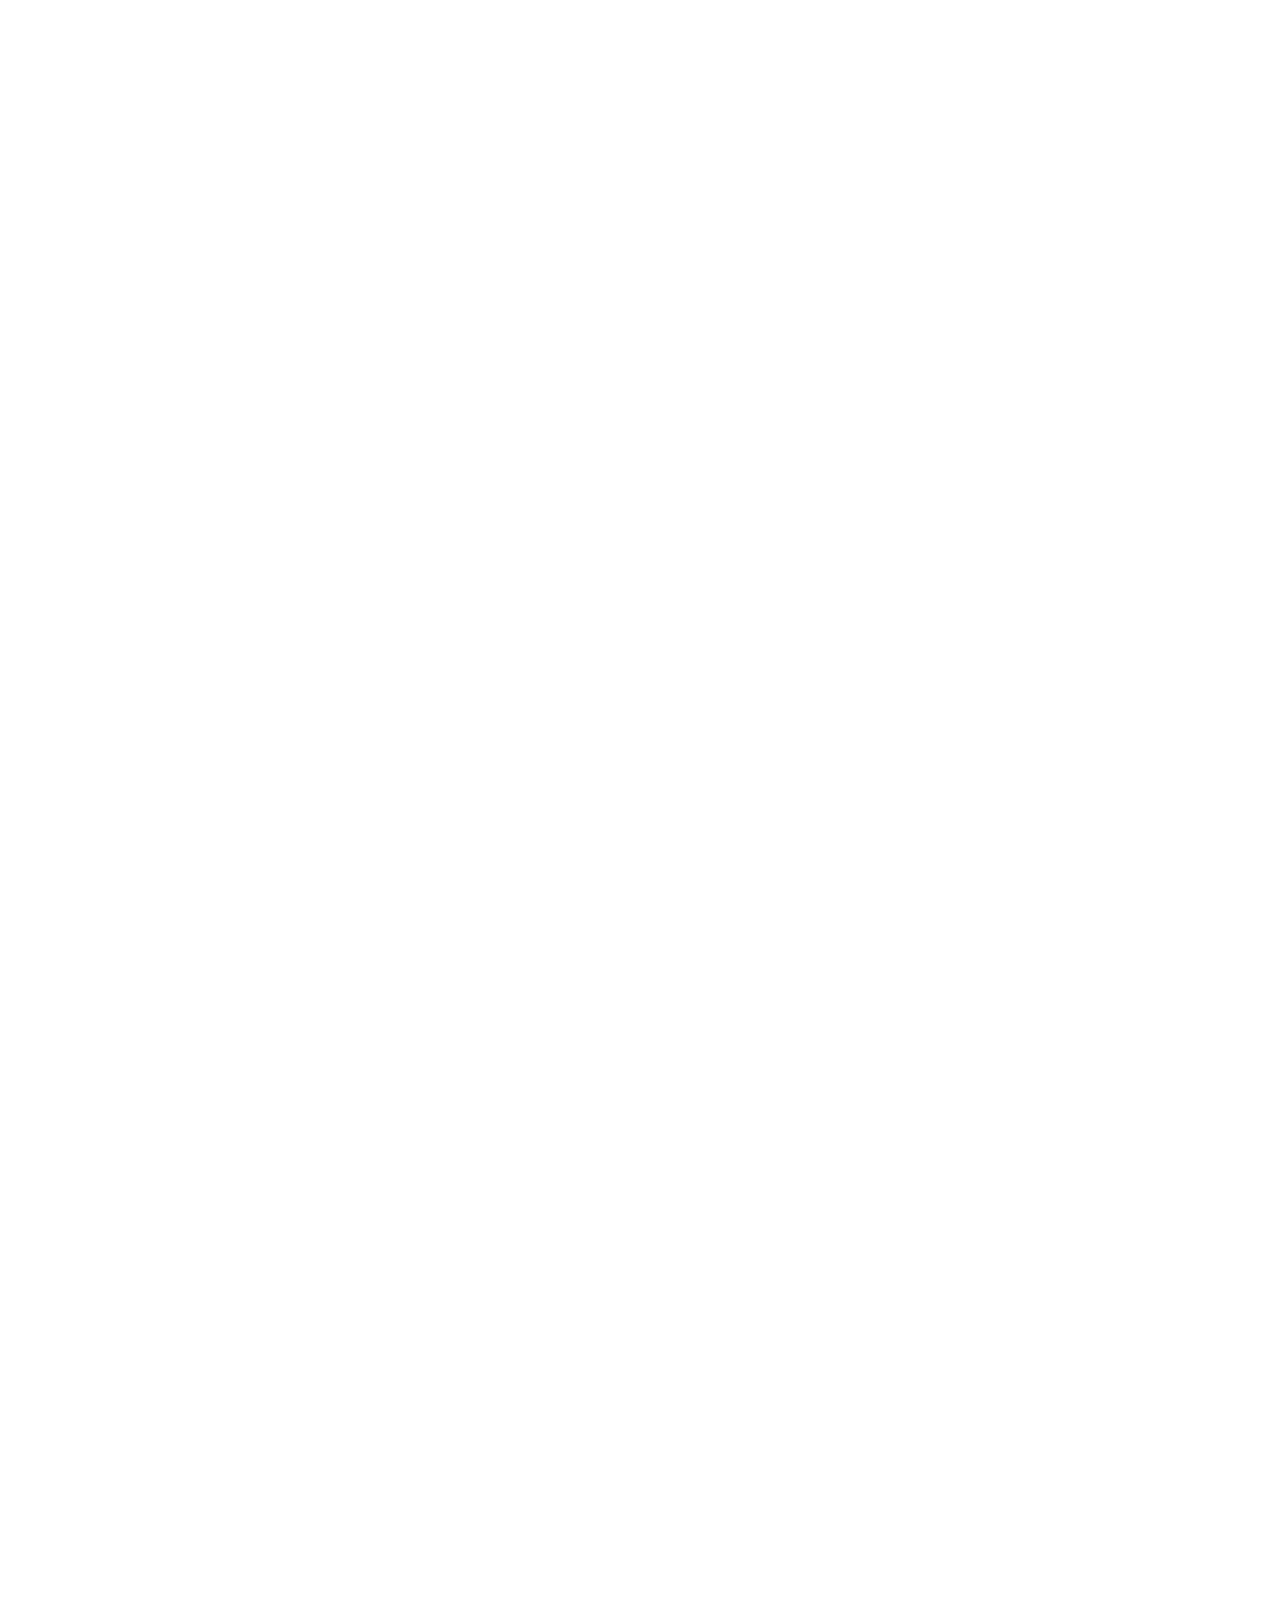
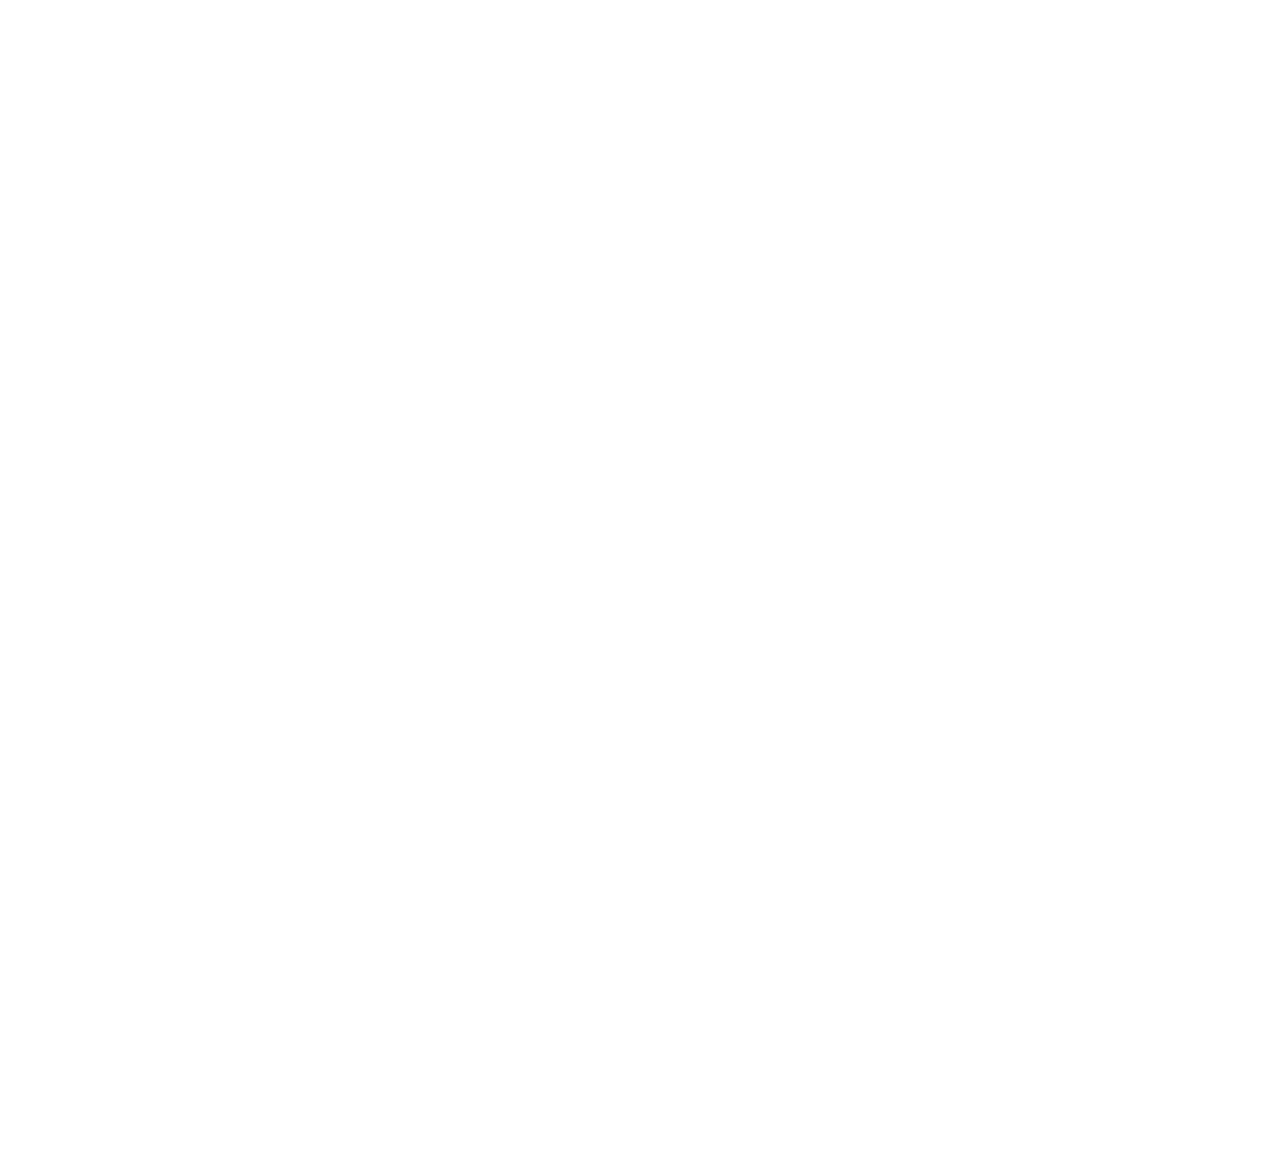
==== commit f32cc137: "Add files via upload" ====
--- a/index.html
+++ b/index.html
@@ -1,430 +1,718 @@
 <!DOCTYPE html>
 <html lang="en">
-<head>
-    <meta charset="UTF-8">
-    <meta name="viewport" content="width=device-width, initial-scale=1.0">
-    <link rel="shortcut icon" href="img/logo.png" type="image/x-icon">
-    <link href="https://fonts.googleapis.com/css2?family=Montserrat:wght@200;400;500;600;700&display=swap" rel="stylesheet">
-    <link rel="stylesheet" type="text/css" href="https://cdn.jsdelivr.net/npm/slick-carousel@1.8.1/slick/slick.css">
-    <link rel="stylesheet" href="css/reset.css">
-    <link rel="stylesheet" href="css/style.css">
+  <head>
+    <meta charset="UTF-8" />
+    <meta name="viewport" content="width=device-width, initial-scale=1.0" />
+    <link rel="shortcut icon" href="img/logo.png" type="image/x-icon" />
+    <link
+      href="https://fonts.googleapis.com/css2?family=Montserrat:wght@200;400;500;600;700&display=swap"
+      rel="stylesheet"
+    />
+    <link
+      rel="stylesheet"
+      type="text/css"
+      href="https://cdn.jsdelivr.net/npm/slick-carousel@1.8.1/slick/slick.css"
+    />
+    <link
+      rel="stylesheet"
+      href="https://cdnjs.cloudflare.com/ajax/libs/highlight.js/11.9.0/styles/default.min.css"
+    />
+    <link rel="stylesheet" href="letsee/letsee.css" />
+    <link rel="stylesheet" href="css/reset.css" />
+    <link rel="stylesheet" href="css/style.css" />
     <title>Медицинский центр</title>
-</head>
-<body>
+  </head>
+  <body>
     <div class="wrapper">
-        <div class="blue__box">
-    <header class="header">
-        <div class="container">
+      <div class="blue__box">
+        <header class="header">
+          <div class="container">
             <div class="header__in">
-        <div class="header__logo">
-            <a class="header__img" href="index.html">
-                <img class="imgs" src="img/logo.png" alt="">
-            </a>
-        </div>
-        <a class="burger" href="#">
-            <span></span>
-        </a>
-        <nav class="header__nav">
-            <li class="header__item">
-                <a class="header__link" href="index.html">Главная</a>
+              <div class="header__logo">
+                <a class="header__img" href="index.html">
+                  <img class="imgs" src="img/logo.png" alt="" />
+                </a>
+              </div>
+              <a class="burger" href="#">
+                <span></span>
+              </a>
+              <nav class="header__nav">
+                <li class="header__item">
+                  <a class="header__link" href="index.html">Главная</a>
                 </li>
-            <li class="header__item">
-                <a class="header__link" href="doctors.html">Специалисты</a>
-            </li>
-            <li class="header__item">
-                <a class="header__link" href="services.html">Услуги</a>
-            </li>
-            <li class="header__item">
-                <a class="header__link" href="about.html">О нас</a>
-            </li>
-            <li class="header__item">
-                <a class="header__link" href="contact.html">Контакты</a>
-            </li>
-            <li class="header__item">
-                <a class="header__link" href="blog.html">Блог</a>
-            </li>
-        </nav>
-        <div class="header__box">
-            <div class="header__telphon">
-                <p class="tel1">88112201699</p>
-                <p class="tel2"></p>
-            </div>
-            <a class="header__btn btn1" href="#form">Записаться</a>
-        </div>
-    </div>
-    </div>
-    </header>
-</div>
-    <main>
+                <li class="header__item">
+                  <a class="header__link" href="doctors.html">Специалисты</a>
+                </li>
+                <li class="header__item">
+                  <a class="header__link" href="services.html">Услуги</a>
+                </li>
+                <li class="header__item">
+                  <a class="header__link" href="about.html">О нас</a>
+                </li>
+                <li class="header__item">
+                  <a class="header__link" href="contact.html">Контакты</a>
+                </li>
+                <li class="header__item">
+                  <a class="header__link" href="blog.html">Блог</a>
+                </li>
+              </nav>
+              <div class="header__box">
+                <div class="header__telphon">
+                  <a
+                    href="javascript://"
+                    onclick="letsee_toggle_panel()"
+                    class="wish"
+                    >Версия для слабовидящих</a
+                  >
+                  <p class="tel1">8(8112)20-16-99</p>
+                </div>
+                <a class="header__btn btn1" href="#form">Записаться</a>
+              </div>
+            </div>
+          </div>
+        </header>
+      </div>
+      <main>
         <section class="mains">
-            <div class="container">
-                <div class="main__in">
-                    <div class="main__left">
-                        <h2 class="main__head">Добро пожаловать в медицинский центр Псковского государственного университета!</h2>
-                        <a class="header__btn" href="#form">Записаться на приём</a>
-                    </div>
-                    <div class="main__right">
-                        <img class="mains__img" src="img/hands-of-unrecognizable-female-doctor-writing-on-form-and-typing-on-laptop-keyboard.jpg" alt="">
-                    </div>
-                </div>
-            </div>
+          <div class="container">
+            <div class="main__in">
+              <div class="main__left">
+                <h2 class="main__head">
+                  Добро пожаловать в медицинский центр Псковского
+                  государственного университета!
+                </h2>
+                <a class="header__btn" href="#form">Записаться на приём</a>
+              </div>
+              <div class="main__right">
+                <img
+                  class="mains__img"
+                  src="img/hands-of-unrecognizable-female-doctor-writing-on-form-and-typing-on-laptop-keyboard.jpg"
+                  alt=""
+                />
+              </div>
+            </div>
+          </div>
         </section>
         <section class="info">
-            <div class="container">
-                <div class="info__in">
-                    <div class="info__left">
-                        <h3 class="info__head">Важная информация</h3>
-                        <div class="info__boxes">
-                        <div class="info__box">
-                            <img class="info__svg" src="img/clock-with-white-face_icon-icons.com_72804.svg" alt="">
-                            <p class="info__text1">График работы: пн-пт 09:00–16:30</p>
-                        </div>
-                        <div class="info__box">
-                            <img class="info__svg" src="img/1491254498-promopromotiondiscountdealpercentribbon_82978.svg" alt="">
-                            <p class="info__text">Скидка на все услуги: студентам 20%, преподавателям ПсковГУ 10%</p>
-                        </div>
-                        <div class="info__box">
-                            <img class="info__svg" src="img/notepad_78910.svg" alt="">
-                            <p class="info__text">Записаться на приём теперь можно на сайте</p>
-                        </div>
-                    </div>
-                    </div>
-                    <div class="info__right">
-                        <img class="info__img" src="img/Вопрос для презентации (11)_0.png" alt="">
-                    </div>
-                </div>
-            </div>
+          <div class="container">
+            <div class="info__in">
+              <div class="info__left">
+                <h3 class="info__head">Важная информация</h3>
+                <div class="info__boxes">
+                  <div class="info__box">
+                    <img
+                      class="info__svg"
+                      src="img/clock-with-white-face_icon-icons.com_72804.svg"
+                      alt=""
+                    />
+                    <p class="info__text1">График работы: пн-пт 09:00–16:30</p>
+                  </div>
+                  <div class="info__box">
+                    <img
+                      class="info__svg"
+                      src="img/1491254498-promopromotiondiscountdealpercentribbon_82978.svg"
+                      alt=""
+                    />
+                    <p class="info__text">
+                      Скидка на все услуги: студентам 20%, преподавателям
+                      ПсковГУ 10%
+                    </p>
+                  </div>
+                  <div class="info__box">
+                    <img class="info__svg" src="img/notepad_78910.svg" alt="" />
+                    <p class="info__text">
+                      В нашем медицинском центре обслуживаются студенты и
+                      сотрудники Псковского государственного университета, а
+                      также население города Пскова, по полису ОМС и на платной
+                      основе. У нас можно пройти диспансеризацию.
+                    </p>
+                  </div>
+                </div>
+              </div>
+              <div class="info__right">
+                <img class="info__img" src="img/IMG_9766.JPG" alt="" />
+              </div>
+            </div>
+          </div>
         </section>
         <section class="services">
-            <div class="container">
-                <div class="services__in">
-                    <h2 class="services__head">Наши услуги</h2>
-                    <div class="services__about-boxes">
-                        <a class="services__link" href="terapy.html">
-                        <div class="services__about-box">
-                            <svg class="services__about-img" width="72" height="72" viewBox="0 0 56 66" xmlns="http://www.w3.org/2000/svg">
-                                <path d="M49.7792 24.7861C46.7017 24.7861 44.148 27.0208 43.6517 29.9423H43.5734C38.999 29.9423 35.2775 33.6435 35.2775 38.1923V40.2188V48.3759V55.6875C35.2775 60.2363 31.5596 63.9375 26.9914 63.9375C22.4226 63.9375 18.7058 60.2363 18.7058 55.6875V36.0025C27.4617 34.5273 34.2544 14.8314 35.2671 8.40933C35.5316 6.73045 35.0255 5.04745 33.8422 3.67177C32.4188 2.01867 30.2446 1.03125 28.0264 1.03125H25.1122C25.1122 0.462 22.0047 0 22.0047 0C21.4322 0 20.9686 0.462 20.9686 1.03125V3.09375C20.9686 3.663 21.4327 4.125 22.0047 4.125C22.0047 4.125 25.1122 3.663 25.1122 3.09375H28.0264C29.6224 3.09375 31.2464 3.82903 32.2653 5.01291C32.8191 5.65744 33.4341 6.71395 33.2174 8.09067C32.003 15.7905 24.6798 34.0312 17.6677 34.0312C10.6546 34.0312 3.33188 15.7905 2.118 8.09016C1.90126 6.71395 2.51572 5.65744 3.06951 5.01342C4.0879 3.82903 5.71245 3.09375 7.30849 3.09375H10.6095C10.6095 3.663 13.717 4.125 13.717 4.125C14.2889 4.125 14.753 3.663 14.753 3.09375V1.03125C14.753 0.462 14.2889 0 13.717 0C13.717 0 10.6095 0.462 10.6095 1.03125H7.30849C5.0897 1.03125 2.9155 2.01867 1.49318 3.6728C0.309891 5.04848 -0.196194 6.73097 0.0687751 8.40984C1.08095 14.832 7.87369 34.5273 16.6306 36.003V55.6875C16.6306 61.3733 21.2782 66 26.9903 66C32.703 66 37.3506 61.3733 37.3506 55.6875V48.3759V40.2188V38.1923C37.3506 34.7805 40.1418 32.0048 43.5724 32.0048H43.6502C44.1464 34.9269 46.7017 37.1611 49.7782 37.1611C53.2088 37.1611 56 34.3855 56 30.9736C56.001 27.5622 53.2098 24.7861 49.7792 24.7861ZM49.7792 36.1298C47.2752 36.1298 45.1809 34.3556 44.6986 32.0048H47.9934C48.3522 32.6184 49.0144 33.0361 49.7792 33.0361C50.9246 33.0361 51.8533 32.1126 51.8533 30.9736C51.8533 29.8346 50.9246 28.9111 49.7792 28.9111C49.0128 28.9111 48.3522 29.3287 47.9934 29.9423H44.6986C45.1809 27.5916 47.2752 25.8173 49.7792 25.8173C52.6389 25.8173 54.964 28.1304 54.964 30.9736C54.964 33.8167 52.6389 36.1298 49.7792 36.1298Z"/>
-                                </svg>
-                                <p class="services__about-text">Терапия</p>
-                        </div>
-                    </a>
-                        <a class="services__link" href="nevrology.html">
-                        <div class="services__about-box">
-                            <svg class="services__about-img" width="72" height="72" viewBox="0 0 73 72" xmlns="http://www.w3.org/2000/svg">
-                                <g clip-path="url(#clip0_1_104)">
-                                <path d="M18.0982 2.25C19.0927 2.25 19.8999 3.20906 19.8999 4.392V10.5491V19.9643C19.8999 20.5554 20.3038 21.0347 20.8011 21.0347C21.2983 21.0347 21.7022 20.5549 21.7022 19.9643V10.5491V9.21094V6.53344C21.7022 5.3505 22.5088 4.392 23.5027 4.392C24.4984 4.392 25.3039 5.35106 25.3039 6.53344V9.21094V10.5491V19.9643C25.3039 20.5554 25.7077 21.0347 26.205 21.0347C26.7022 21.0347 27.1056 20.5549 27.1056 19.9643V10.5491H27.1286C27.24 9.49444 27.9892 8.67487 28.9072 8.67487C29.9023 8.67487 30.7084 9.63394 30.7084 10.8169C30.7084 22.7751 30.8197 34.7327 30.8197 46.6909C30.8197 46.8433 30.8079 46.9918 30.7905 47.1392H30.8197C30.8197 47.1392 30.5902 49.086 30.3017 49.9033C29.1429 53.1951 30.6459 61.8829 31.5049 66.1731C32.9893 66.5488 33.882 67.0224 33.882 67.5377C33.882 68.76 28.9039 69.7511 22.7631 69.7511C16.6222 69.7511 11.6441 68.76 11.6441 67.5377C11.6441 67.0421 12.471 66.5871 13.8514 66.2175C14.1191 62.0016 14.451 53.4088 13.0397 49.6631C11.553 45.7194 10.3993 44.0736 9.5055 42.2218C7.47093 38.0042 2.63287 24.5756 2.63287 24.5756C2.00568 22.9663 2.59518 21.0566 3.94912 20.3108C4.31643 20.1083 4.70231 20.0126 5.08256 20.0126C6.10237 20.0126 7.07943 20.7028 7.53618 21.8756L10.8937 30.4971V6.53344C10.8937 5.3505 11.7009 4.392 12.6954 4.392C13.6905 4.392 14.4971 5.35106 14.4971 6.53344V10.5491V19.9643C14.4971 20.5554 14.8999 21.0347 15.3977 21.0347C15.8949 21.0347 16.2982 20.5549 16.2982 19.9643V10.5491V9.21094V4.392C16.2971 3.20906 17.1032 2.25 18.0982 2.25ZM30.8197 47.1392H30.822ZM18.0982 0C16.4676 0 15.0591 1.04962 14.4172 2.55881C13.8941 2.29162 13.3102 2.142 12.6943 2.142C10.4601 2.142 8.64262 4.11187 8.64262 6.53344V19.4214C7.72743 18.3797 6.45168 17.7632 5.08143 17.7632C4.31587 17.7632 3.54862 17.9623 2.86293 18.3403C0.528559 19.6256 -0.495191 22.7053 0.523496 25.3626C0.822184 26.1911 5.44031 38.9756 7.47768 43.1994C7.7595 43.7844 8.05706 44.3346 8.3715 44.9167C9.10275 46.269 9.93187 47.8029 10.9331 50.4585C11.7639 52.6624 12.0384 57.8818 11.6908 64.5823C10.5816 65.0846 9.393 65.9689 9.393 67.5377C9.393 70.3007 13.0746 71.0342 14.4606 71.3093C16.701 71.7553 19.6491 72.0006 22.7619 72.0006C25.8748 72.0006 28.8229 71.7548 31.0633 71.3093C32.4493 71.0342 36.1309 70.3007 36.1309 67.5377C36.1309 65.8136 34.6875 64.9063 33.4551 64.4254C31.9431 56.4514 31.9166 52.0909 32.4234 50.652C32.7497 49.7267 32.9691 48.1011 33.0427 47.4958C33.0607 47.3805 33.0709 47.2618 33.0709 47.1409C33.0709 47.0784 33.0681 47.0149 33.063 46.953C33.0669 46.8653 33.0692 46.7781 33.0692 46.6926C33.0692 40.7081 33.0405 34.6264 33.0129 28.7449C32.9859 22.8684 32.9572 16.7923 32.9572 10.8186C32.9572 8.397 31.1404 6.42656 28.9061 6.42656C28.4331 6.42656 27.9774 6.51488 27.5533 6.67856V6.53513C27.5533 4.11356 25.7364 2.14369 23.5022 2.14369C22.8868 2.14369 22.3029 2.29331 21.7798 2.5605C21.138 1.05019 19.7289 0 18.0982 0Z" />
-                                <path d="M54.1643 2.25C55.1594 2.25 55.9649 3.20906 55.9649 4.392V9.21094V10.5491V19.9643C55.9649 20.5554 56.3682 21.0347 56.866 21.0347C57.3638 21.0347 57.7665 20.5549 57.7665 19.9643L57.7671 10.5491V6.53344C57.7671 5.3505 58.5749 4.392 59.5682 4.392C60.5633 4.392 61.3699 5.35106 61.3699 6.53344V30.4971L64.7275 21.8756C65.1848 20.7028 66.1619 20.0126 67.1805 20.0126C67.5608 20.0126 67.9467 20.1083 68.3145 20.3108C69.669 21.0566 70.258 22.9663 69.6314 24.5756C69.6314 24.5756 64.7922 38.0042 62.7582 42.2218C61.8644 44.0752 60.7101 45.7206 59.2251 49.6631C57.8127 53.4077 58.1445 62.0016 58.4134 66.2181C59.7932 66.5859 60.6207 67.0421 60.6207 67.5377C60.6207 68.76 55.6425 69.7511 49.5012 69.7511C43.3609 69.7511 38.3817 68.7594 38.3817 67.5366C38.3817 67.0213 39.2744 66.5488 40.7594 66.1731C41.6172 61.8829 43.1202 53.1939 41.9625 49.9028C41.6734 49.086 41.4439 47.1386 41.4439 47.1386H41.4737C41.4563 46.9913 41.4439 46.8439 41.4439 46.6903C41.4439 34.7321 41.5559 22.7745 41.5559 10.8163C41.5559 9.63338 42.3625 8.67431 43.3564 8.67431C44.275 8.67431 45.0242 9.49331 45.135 10.5486H45.1581V19.9637C45.1581 20.5549 45.5614 21.0341 46.0592 21.0341C46.5565 21.0341 46.9604 20.5543 46.9604 19.9637V10.5491V9.21094V6.53344C46.9604 5.3505 47.767 4.392 48.7615 4.392C49.756 4.392 50.5615 5.35106 50.5615 6.53344V9.21094V10.5491V19.9643C50.5615 20.5554 50.9659 21.0347 51.4632 21.0347C51.9604 21.0347 52.3649 20.5549 52.3649 19.9643V10.5491V4.392C52.362 3.20906 53.1692 2.25 54.1643 2.25ZM41.44 47.1392H41.4434ZM54.1643 0C52.5342 0 51.1245 1.05019 50.4827 2.55881C49.959 2.29162 49.3752 2.142 48.7598 2.142C46.525 2.142 44.7087 4.11187 44.7087 6.53344V6.67687C44.2845 6.51319 43.8295 6.42487 43.3559 6.42487C41.1216 6.42487 39.3053 8.39475 39.3053 10.8169C39.3053 16.7906 39.276 22.8667 39.249 28.7432C39.2215 34.6247 39.1928 40.7064 39.1928 46.6909C39.1928 46.7764 39.195 46.8636 39.199 46.9513C39.1939 47.0132 39.1905 47.0768 39.1905 47.1392C39.1905 47.2601 39.2012 47.3788 39.2192 47.4941C39.2929 48.0994 39.5123 49.7256 39.8385 50.6503C40.3454 52.0897 40.3189 56.4502 38.8069 64.4237C37.575 64.9046 36.1311 65.8119 36.1311 67.536C36.1311 70.299 39.8127 71.0319 41.1987 71.3076C43.4385 71.7536 46.3872 71.9989 49.5006 71.9989C52.6129 71.9989 55.5604 71.7531 57.802 71.3076C59.1874 71.0319 62.8695 70.299 62.8695 67.536C62.8695 65.9672 61.681 65.0829 60.5712 64.5806C60.2241 57.8801 60.498 52.6607 61.3294 50.4568C62.3301 47.8012 63.1598 46.2684 63.891 44.9151C64.2066 44.3329 64.503 43.7827 64.7854 43.1977C66.8234 38.9739 71.4409 26.1894 71.7396 25.3609C72.7589 22.7036 71.734 19.6239 69.4007 18.3386C68.7139 17.9612 67.9472 17.7615 67.1817 17.7615C65.8114 17.7615 64.5362 18.3786 63.621 19.4197V6.53288C63.621 4.11131 61.8042 2.14144 59.5694 2.14144C58.954 2.14144 58.3701 2.29106 57.8464 2.55825C57.2029 1.04962 55.7944 0 54.1643 0Z" />
-                                </g>
-                                <defs>
-                                <clipPath id="clip0_1_104">
-                                <rect width="72" height="72" fill="white" transform="translate(0.131104)"/>
-                                </clipPath>
-                                </defs>
-                            </svg>
-                            <p class="services__about-text">Неврология</p>
-                        </div>
-                    </a>
-                        <a class="services__link" href="otolor.html">
-                        <div class="services__about-box">
-                            <svg class="services__about-img" width="72" height="72" viewBox="0 0 61 64" xmlns="http://www.w3.org/2000/svg">
-                                <path d="M55.7373 39.6975C53.7268 36.6125 46.3398 32.2075 42.0933 29.8435C41.6038 28.778 40.9353 27.792 40.0828 26.938C40.0213 26.8765 39.9518 26.828 39.8808 26.786L39.8913 26.699C40.3843 25.9355 40.6238 25.1345 40.7378 24.4995C41.5678 24.3895 42.5378 23.881 42.8678 23.1645C43.1073 22.6445 43.3583 22.0475 43.5983 21.476C43.8513 20.874 44.0898 20.3055 44.2813 19.911C45.0583 18.3085 45.1923 16.9605 44.6813 15.904C44.4158 15.3565 44.0293 14.9975 43.6743 14.7665C43.8938 12.535 43.2698 10.175 43.1113 9.6225C42.8148 5.68 40.7258 2.5555 38.1168 2.1725L37.9753 2.15C36.4893 1.8915 35.7458 1.132 35.7223 1.108C35.6483 1.0265 35.5603 0.9585 35.4633 0.906C34.3598 0.3045 33.1663 0 31.9173 0C29.4608 0 27.6253 1.1905 27.5848 1.218C20.9958 5.1605 20.8293 11.6545 20.9778 13.833C19.5668 14.9635 19.8023 17.6595 19.8393 18.0075C19.8418 18.034 19.8458 18.0605 19.8508 18.087C20.0868 19.3425 20.7778 23.017 22.8403 23.433C22.8548 24.9245 23.2313 25.7685 23.5718 26.227V26.332C21.2538 26.7765 19.5913 28.0765 18.7163 30.064C13.4493 32.546 5.99225 36.462 3.83125 39.6375C0.456745 44.5965 0.142744 62.236 0.131244 62.984C0.126744 63.252 0.230244 63.5105 0.418245 63.702C0.606245 63.893 0.863245 64 1.13125 64H59.1313C59.4068 64 59.6703 63.8855 59.8593 63.6855C60.0483 63.485 60.1458 63.216 60.1293 62.9405C60.0848 62.198 59.0033 44.7095 55.7373 39.6975ZM42.0078 53.509C43.1108 53.509 44.0053 52.6135 44.0053 51.509C44.0053 50.7555 43.5843 50.1075 42.9698 49.767C42.9918 49.6845 43.0073 49.599 43.0073 49.509V48.1565C44.4488 48.5885 45.5033 49.927 45.5033 51.509C45.5033 53.4385 43.9348 55.009 42.0078 55.009C40.0808 55.009 38.5123 53.4385 38.5123 51.509C38.5123 49.928 39.5658 48.589 41.0073 48.1575V49.509C41.0073 49.5995 41.0228 49.6845 41.0448 49.7675C40.4303 50.1085 40.0098 50.757 40.0098 51.509C40.0098 52.6135 40.9043 53.509 42.0078 53.509ZM2.15375 62C2.30875 56.4295 3.11775 44.241 5.48475 40.7625C7.12725 38.349 12.9508 35.0915 18.0733 32.5925C18.0333 32.9725 18.0068 33.363 18.0068 33.772V35.168C13.9318 36.4215 10.8528 44.97 10.3183 48.3795C10.1718 49.3155 10.4488 50.2495 11.0988 51.0095C11.7968 51.826 12.8333 52.333 13.9138 52.41C14.5653 52.823 16.5978 53.129 16.5978 53.129C17.1293 53.129 17.5608 52.6975 17.5608 52.164V50.238C17.5608 49.705 17.1298 49.2725 16.5978 49.2725C16.5978 49.2725 13.7103 49.704 13.7103 50.238V50.362C13.2873 50.2595 12.8928 50.031 12.6183 49.7095C12.4313 49.4905 12.2238 49.137 12.2943 48.689C12.9133 44.7415 16.3353 37.0085 19.0063 37.0085C21.6773 37.0085 25.0998 44.742 25.7188 48.69C25.7893 49.138 25.5818 49.492 25.3948 49.7105C25.3153 49.804 25.2208 49.885 25.1233 49.962C24.4243 49.5635 22.4858 49.2735 22.4858 49.2735C21.9543 49.2735 21.5233 49.705 21.5233 50.2385V52.165C21.5233 52.6975 21.9538 53.13 22.4858 53.13C22.4858 53.13 25.3728 52.699 25.3728 52.165V52.112C25.9643 51.869 26.4998 51.497 26.9143 51.0125C27.5643 50.252 27.8413 49.318 27.6948 48.3815C27.1603 44.9715 24.0813 36.423 20.0063 35.169V33.773C20.0063 33.047 20.0848 32.268 20.3063 31.528C22.1628 30.6635 23.8063 29.948 24.9533 29.4745C25.3278 29.32 25.5718 28.955 25.5718 28.55V25.836C25.5718 25.5325 25.4343 25.2475 25.2008 25.0585C25.1373 24.98 24.6758 24.3325 24.9018 22.3145C24.9488 21.894 24.7483 21.4815 24.3678 21.296C23.9868 21.111 23.5533 21.178 23.2518 21.474C23.2438 21.4715 22.4648 21.1345 21.8248 17.76C21.7303 16.7535 21.9288 15.4615 22.3038 15.3595C22.4753 15.313 22.6223 15.222 22.7413 15.105C23.2848 15.5925 23.9103 15.75 23.9103 15.75C24.8448 14.994 24.6133 12.757 24.6133 12.757C24.2193 9.6955 24.9758 8.8185 24.9758 8.8185C28.8813 3.375 36.5063 2.875 40.0063 10.2245C40.7188 11.721 39.3188 15.381 39.9073 16.853C40.2718 17.7655 41.2468 16.896 41.9353 16.103C42.0503 16.204 42.1873 16.284 42.3418 16.326C42.3573 16.3305 42.7268 16.434 42.8898 16.793C43.1028 17.26 42.9583 18.057 42.4828 19.038C42.2678 19.4815 42.0188 20.074 41.7558 20.7015C41.5348 21.229 41.3033 21.779 41.0813 22.265C40.9668 22.365 40.6633 22.506 40.4248 22.519C40.1333 22.3085 39.7468 22.2695 39.4173 22.4245C39.0483 22.5965 38.8208 22.9755 38.8418 23.382C38.8423 23.3945 38.8858 24.6885 38.1178 25.7515C38.0183 25.889 37.9558 26.0495 37.9353 26.2175L37.6033 28.9735C37.5528 29.3885 37.7663 29.7905 38.1383 29.982C38.7693 30.307 39.5863 30.7425 40.5143 31.2535C40.8338 32.125 41.0083 33.053 41.0083 34.009V47.125C39.0098 47.582 37.5133 49.372 37.5133 51.509C37.5133 53.9905 39.5298 56.009 42.0088 56.009C44.4878 56.009 46.5043 53.9905 46.5043 51.509C46.5043 49.3725 45.0073 47.582 43.0083 47.125V34.009C43.0083 33.5325 42.9638 33.0635 42.8983 32.6005C47.2658 35.126 52.6063 38.555 54.0618 40.7895C56.6138 44.705 57.7733 58.1175 58.0608 62.001L2.15375 62Z"/>
-                            </svg>
-                            <p class="services__about-text">Отоларингология</p>
-                        </div>
-                        </a>
-                        <a class="services__link" href="ped.html">
-                        <div class="services__about-box">
-                            <svg class="services__about-img" width="72" height="72" viewBox="0 0 76 76" xmlns="http://www.w3.org/2000/svg">
-                                <g clip-path="url(#clip0_1_111)">
-                                <path d="M73.6262 15.4755H36.4973C36.3583 14.4685 35.8554 11.0075 35.3555 9.76125C34.8181 8.42056 32.949 7.71875 31.3809 7.71875C29.8128 7.71875 27.9431 8.42056 27.4058 9.76125C26.9064 11.0075 26.4035 14.4685 26.264 15.4755H24.4144C24.1864 15.4755 23.9656 15.5082 23.7572 15.5687L23.5019 15.507C22.5732 15.2837 22.1778 16.036 21.8281 16.6998C21.6238 17.0875 21.3382 17.6486 20.9873 18.3368C18.9793 22.2751 14.2779 31.4984 11.3199 34.4642C10.8098 34.9754 9.80463 35.4035 8.64088 35.8987C5.82354 37.0981 1.96416 38.741 0.173413 43.7012C0.08435 43.947 -0.123462 44.5235 0.102756 60.819L0.118788 61.9905H11.0295C11.4541 65.5292 14.4555 68.2818 18.0892 68.2818C21.723 68.2818 24.7244 65.5292 25.1495 61.9905H52.535C52.9596 65.5292 55.961 68.2818 59.5947 68.2818C63.2285 68.2818 66.2293 65.5292 66.6544 61.9905H76V17.857C76 16.5437 74.9354 15.4755 73.6262 15.4755ZM28.5078 10.2036C28.829 9.40203 30.2486 8.90625 31.3809 8.90625C32.5132 8.90625 33.9323 9.40203 34.2535 10.2036C34.6418 11.1726 35.0948 14.025 35.2991 15.4761H33.0304C33.0719 15.2736 33.1016 15.064 33.1016 14.8438C33.1016 13.5322 32.3036 12.4688 31.3203 12.4688C30.3371 12.4688 29.5391 13.5322 29.5391 14.8438C29.5391 15.064 29.5688 15.2736 29.6109 15.4755H27.4628C27.6664 14.025 28.1188 11.172 28.5078 10.2036ZM21.09 23.3189H27.6777C28.563 23.3189 29.2832 24.0451 29.2832 24.9375V32.2483C29.2832 33.1407 28.563 33.8669 27.6777 33.8669H14.8705C16.9463 30.986 19.2607 26.8007 21.09 23.3189ZM2.37801 49.0396C2.41126 49.0337 2.44035 49.0206 2.47538 49.0206H4.84741C5.17397 49.0206 5.43938 49.2884 5.43938 49.6191V52.006C5.43938 52.3367 5.17397 52.6057 4.84741 52.6057H2.47538C2.44569 52.6057 2.42076 52.5932 2.39226 52.5884C2.38454 51.335 2.37919 50.1291 2.37801 49.0396ZM18.0892 65.9062C15.4749 65.9062 13.3475 63.7634 13.3475 61.1289C13.3475 58.4945 15.4749 56.3516 18.0892 56.3516C20.7041 56.3516 22.8309 58.4945 22.8309 61.1289C22.8309 63.7634 20.7041 65.9062 18.0892 65.9062ZM59.5947 65.9062C56.9799 65.9062 54.853 63.7634 54.853 61.1289C54.853 58.4945 56.9799 56.3516 59.5947 56.3516C62.2078 56.3516 64.3358 58.4945 64.3358 61.1289C64.3358 63.7634 62.2078 65.9062 59.5947 65.9062ZM73.625 59.6149H66.5469C65.854 56.3956 63.0011 53.9766 59.5947 53.9766C56.1878 53.9766 53.3354 56.3956 52.6419 59.6149H25.042C24.3485 56.3956 21.4962 53.9766 18.0892 53.9766C14.6823 53.9766 11.8293 56.3956 11.1358 59.6149H2.46173C2.43857 57.817 2.41719 55.7763 2.40116 53.7837C2.4261 53.7848 2.44985 53.7914 2.47538 53.7914H4.84741C5.82829 53.7914 6.62688 52.9898 6.62688 52.0048V49.6185C6.62688 48.6335 5.82829 47.8313 4.84741 47.8313H2.47538C2.44213 47.8313 2.41126 47.8402 2.3786 47.842C2.38038 47.0927 2.38513 46.4307 2.39226 45.885H73.625V59.6149ZM73.625 43.51H2.83223C4.38904 40.2972 7.12622 39.1234 9.57069 38.0843C10.9624 37.4917 12.1648 36.9799 13.0008 36.1422C13.3107 35.8316 13.6343 35.4647 13.9674 35.0544H27.6777C29.2179 35.0544 30.4707 33.7957 30.4707 32.2483V24.9375C30.4707 23.3902 29.2179 22.1314 27.6777 22.1314H21.7093C22.2348 21.1173 22.7074 20.1917 23.1028 19.4156C23.4051 18.8225 23.6972 18.2495 23.9032 17.8564H24.4156L24.4144 17.8511L73.625 17.8564V43.51Z" />
-                                <path d="M46.3517 33.5587H51.0922V38.336C51.0922 38.9915 51.6242 39.5235 52.2797 39.5235H57.0226C57.6787 39.5235 58.2101 38.9915 58.2101 38.336V33.5587H62.953C63.6085 33.5587 64.1405 33.0267 64.1405 32.3712V27.5992C64.1405 26.9437 63.6085 26.4117 62.953 26.4117H58.2113V21.635C58.2113 20.9795 57.6793 20.4475 57.0238 20.4475H52.2809C51.6254 20.4475 51.0934 20.9795 51.0934 21.635V26.4117H46.3523C45.6968 26.4117 45.1648 26.9437 45.1648 27.5992V32.3712C45.1642 33.0267 45.6968 33.5587 46.3517 33.5587ZM47.538 28.7861H52.2797C52.9358 28.7861 53.4672 28.2541 53.4672 27.5986V22.8219H55.8351V27.5986C55.8351 28.2541 56.3671 28.7861 57.0226 28.7861H61.7655V31.1831H57.0238C56.3683 31.1831 55.8363 31.7151 55.8363 32.3706V37.1479H53.4684V32.3712C53.4684 31.7157 52.937 31.1837 52.2809 31.1837H47.5398V28.7861H47.538Z" />
-                                <path d="M31.3203 40.3713H33.6953C34.3508 40.3713 34.8828 39.8393 34.8828 39.1838C34.8828 38.5283 34.3508 37.9963 33.6953 37.9963H31.3203C30.6648 37.9963 30.1328 38.5283 30.1328 39.1838C30.1328 39.8393 30.6648 40.3713 31.3203 40.3713Z"/>
-                                <path d="M18.0892 58.1494C16.454 58.1494 15.124 59.4865 15.124 61.13C15.124 62.7735 16.454 64.1107 18.0892 64.1107C19.7244 64.1107 21.0544 62.7735 21.0544 61.13C21.0544 59.4865 19.7244 58.1494 18.0892 58.1494ZM18.0892 62.9214C17.1089 62.9214 16.3109 62.1174 16.3109 61.1289C16.3109 60.1403 17.1089 59.3363 18.0892 59.3363C19.0695 59.3363 19.8669 60.1403 19.8669 61.1289C19.8669 62.1174 19.0695 62.9214 18.0892 62.9214Z" />
-                                <path d="M59.5948 58.1494C57.9596 58.1494 56.6284 59.4865 56.6284 61.13C56.6284 62.7735 57.9596 64.1107 59.5948 64.1107C61.23 64.1107 62.5594 62.7735 62.5594 61.13C62.5594 59.4865 61.23 58.1494 59.5948 58.1494ZM59.5948 62.9214C58.6139 62.9214 57.8159 62.1174 57.8159 61.1289C57.8159 60.1403 58.6139 59.3363 59.5948 59.3363C60.5739 59.3363 61.3719 60.1403 61.3719 61.1289C61.3719 62.1174 60.5751 62.9214 59.5948 62.9214Z" />
-                                </g>
-                                <defs>
-                                <clipPath id="clip0_1_111">
-                                <rect width="76" height="76" fill="white"/>
-                                </clipPath>
-                                </defs>
-                            </svg>
-                            <p class="services__about-text">Педиатрия</p>
-                        </div>
-                    </a>
-                        <a class="services__link" href="fizio.html">
-                        <div class="services__about-box">
-                            <svg class="services__about-img" width="72" height="72" viewBox="0 0 38 73" xmlns="http://www.w3.org/2000/svg">
-                                <path d="M37.1311 1.14062C37.1311 0.511 36.6131 0 35.9749 0L13.6053 0.0342187V5.92327C13.6053 8.04426 12.1409 9.82648 10.1678 10.3329C9.76483 10.0187 9.37287 9.86127 8.99536 9.88066C8.66178 9.89948 8.32937 10.0814 8.00678 10.3637C5.97354 9.90006 4.45079 8.08703 4.45079 5.92384V4.41821V2.74092V2.1381C4.45079 1.50848 3.93279 0.997477 3.29455 0.997477C2.65631 0.997477 2.13832 1.50848 2.13832 2.1381V2.74092V4.41821V5.92327C2.13832 8.84384 3.99523 11.3355 6.5956 12.3142C5.99725 13.4577 5.52608 14.7808 5.28385 15.7748C5.20002 15.7737 5.11215 15.7686 5.02948 15.7686C2.74881 15.7686 0.131104 16.2967 0.131104 20.4126V40.4688C0.131104 44.4559 2.52161 47.8709 5.89608 49.2761C5.87758 49.3777 5.86428 49.4792 5.86428 49.5858V55.2844C5.86428 56.2271 6.64011 56.9953 7.594 56.9953H8.15767V65.9703C8.15767 66.6 8.67566 67.111 9.3139 67.111C9.95214 67.111 10.4701 66.6 10.4701 65.9703V56.9959H11.0338C11.9871 56.9959 12.7635 56.2283 12.7635 55.285V49.5864C12.7635 49.4803 12.7508 49.3788 12.7317 49.2779C16.1062 47.8709 18.4967 44.457 18.4967 40.4699V20.4126C18.4967 16.2967 15.879 15.7686 13.5983 15.7686C13.5081 15.7686 13.4122 15.7737 13.3208 15.7754C13.0196 14.7215 12.4126 13.3624 11.7119 12.2218C14.1811 11.1804 15.9166 8.74973 15.9166 5.92327V2.28125H33.6809H34.8186V3.75266V73H37.1311V3.75266V2.37592C37.1311 2.37592 37.1311 1.19766 37.1311 1.14062ZM10.4516 54.7146H8.17732V50.1578H10.4516V54.7146ZM16.1854 20.4126V40.4688C16.1854 44.449 13.1029 47.6844 9.31448 47.6844C5.7238 47.6844 2.77251 44.7747 2.47363 41.0836H5.37288C5.692 41.0836 5.951 40.8287 5.951 40.5133C5.951 40.1979 5.692 39.943 5.37288 39.943H2.44415V36.5245H4.22648C4.5456 36.5245 4.80459 36.269 4.80459 35.9542C4.80459 35.6394 4.5456 35.3839 4.22648 35.3839H2.44415V31.9654H5.37288C5.692 31.9654 5.951 31.7099 5.951 31.3951C5.951 31.0803 5.692 30.8248 5.37288 30.8248H2.44415V27.4058H4.22648C4.5456 27.4058 4.80459 27.1503 4.80459 26.8355C4.80459 26.5207 4.5456 26.2652 4.22648 26.2652H2.44415V22.8461H5.37288C5.692 22.8461 5.951 22.5906 5.951 22.2758C5.951 21.961 5.692 21.7055 5.37288 21.7055H2.44415V20.4126C2.44415 18.3755 3.0581 18.0498 5.03006 18.0498C5.58042 18.0498 6.19843 18.0846 6.85228 18.1211C7.63621 18.165 8.44672 18.2106 9.31448 18.2106C10.1822 18.2106 10.9927 18.165 11.7773 18.1211C12.4317 18.0846 13.0497 18.0498 13.5995 18.0498C15.5714 18.0498 16.1854 18.376 16.1854 20.4126ZM12.1334 15.8182C11.9709 15.8273 11.8125 15.8342 11.6454 15.8433C10.1418 15.9271 8.48661 15.9271 6.98294 15.8433C6.79794 15.833 6.62219 15.8245 6.4424 15.8153C6.69966 14.8424 7.19857 13.6088 7.71945 12.6347C8.14321 12.7163 8.57969 12.7619 9.02773 12.7619C9.56364 12.7619 10.0834 12.6946 10.584 12.5794C11.2356 13.59 11.8223 14.8606 12.1334 15.8182Z"/>
-                            </svg>
-                            <p class="services__about-text">Физиотерапия</p>
-                        </div>
-                    </a>
-                        <a class="services__link" href="oftom.html">
-                        <div class="services__about-box">
-                            <svg class="services__about-img" width="72" height="72" viewBox="0 0 65 64" xmlns="http://www.w3.org/2000/svg">
-                                <g clip-path="url(#clip0_1_95)">
-                                <path d="M32.1311 19C22.7571 19 15.1311 26.626 15.1311 36C15.1311 45.374 22.7571 53 32.1311 53C41.5051 53 49.1311 45.374 49.1311 36C49.1311 26.626 41.5051 19 32.1311 19ZM32.1311 51C23.8601 51 17.1311 44.271 17.1311 36C17.1311 27.729 23.8601 21 32.1311 21C40.4021 21 47.1311 27.729 47.1311 36C47.1311 44.271 40.4021 51 32.1311 51Z"/>
-                                <path d="M61.1311 11H56.6311V10C56.6311 9.448 56.1831 9 55.6311 9H51.6311C51.0791 9 50.6311 9.448 50.6311 10V11H44.1311V6C44.1311 4.3455 42.7856 3 41.1311 3H23.1311C21.4766 3 20.1311 4.3455 20.1311 6V11H13.6311V10C13.6311 9.448 13.1831 9 12.6311 9H8.6311C8.0791 9 7.6311 9.448 7.6311 10V11H3.1311C1.4766 11 0.131104 12.3455 0.131104 14V58C0.131104 59.6545 1.4766 61 3.1311 61H61.1311C62.7856 61 64.1311 59.6545 64.1311 58V14C64.1311 12.3455 62.7856 11 61.1311 11ZM22.1311 6C22.1311 5.4485 22.5796 5 23.1311 5H41.1311C41.6831 5 42.1311 5.4485 42.1311 6V11H22.1311V6ZM62.1311 58C62.1311 58.552 61.6831 59 61.1311 59H3.1311C2.5796 59 2.1311 58.552 2.1311 58V14C2.1311 13.4485 2.5796 13 3.1311 13H61.1311C61.6831 13 62.1311 13.4485 62.1311 14V58Z"/>
-                                <path d="M39.1311 33H35.1311V29C35.1311 28.448 34.6831 28 34.1311 28H30.1311C29.5791 28 29.1311 28.448 29.1311 29V33H25.1311C24.5791 33 24.1311 33.448 24.1311 34V38C24.1311 38.552 24.5791 39 25.1311 39H29.1311V43C29.1311 43.552 29.5791 44 30.1311 44H34.1311C34.6831 44 35.1311 43.552 35.1311 43V39H39.1311C39.6831 39 40.1311 38.552 40.1311 38V34C40.1311 33.448 39.6831 33 39.1311 33ZM38.1311 37H34.1311C33.5791 37 33.1311 37.448 33.1311 38V42H31.1311V38C31.1311 37.448 30.6831 37 30.1311 37H26.1311V35H30.1311C30.6831 35 31.1311 34.552 31.1311 34V30.0005H33.1311V34C33.1311 34.552 33.5791 35 34.1311 35H38.1311V37Z"/>
-                                </g>
-                                <defs>
-                                <clipPath id="clip0_1_95">
-                                <rect width="64" height="64" fill="white" transform="translate(0.131104)"/>
-                                </clipPath>
-                                </defs>
-                            </svg>
-                            <p class="services__about-text">Офтальмология</p>
-                        </div>
-                    </a>
-                        <a class="services__link" href="massage.html">
-                        <div class="services__about-box">
-                            <svg class="services__about-img" width="72" height="72" viewBox="0 0 67 66" xmlns="http://www.w3.org/2000/svg">
-                                <g clip-path="url(#clip0_1_122)">
-                                <path d="M45.5061 33.0206V24.7778V22.7153V13.0979V12.4951V1.03125C45.5061 0.462 45.0441 0 44.4749 0H23.8499C23.2806 0 22.8186 0.462 22.8186 1.03125V12.4951V12.9551L0.138322 27.1379L0.131104 63.9375V66H66.1311V65.8278V63.9375V55.6947V53.6322V45.3879V43.3254V35.0831V33.1062V33.0206H45.5061ZM53.7561 35.0831V43.3254H45.5061V35.0831H53.7561ZM24.8811 14.5576H33.1311V22.7153H24.8811V14.5576ZM33.1311 24.7778V33.0206H24.8811V24.7778H33.1311ZM33.1311 35.0831V43.3254H24.8811V35.0831H33.1311ZM43.4436 43.3254H35.1936V35.0831H43.4436V43.3254ZM43.4436 53.6322H35.1936V45.3879H43.4436V53.6322ZM33.1311 45.3879V53.6317H24.8811V45.3879H33.1311ZM33.1311 55.6947V63.9375H24.8811V55.6947H33.1311ZM35.1936 55.6947H43.4436V63.9375H35.1936V55.6947ZM45.5061 55.6947H53.7561V63.9375H45.5061V55.6947ZM45.5061 53.6322V45.3879H53.7561V53.6317L45.5061 53.6322ZM43.4436 33.0206H35.1936V24.7778H43.4436V33.0206ZM35.1936 22.7153V14.5576H43.4436V22.7153H35.1936ZM24.8811 2.0625H43.4436V12.4951H35.1936H33.1311H24.8811V2.0625ZM2.20082 28.281L22.8186 15.3873V22.7148V24.7773V33.0206V35.0831V43.3254V45.3879V53.6317V55.6942V63.9375H17.9202V50.6272C17.9202 47.7845 15.6071 45.473 12.7639 45.473C9.92076 45.473 7.60767 47.7845 7.60767 50.6272V63.9375H2.1936L2.20082 28.281ZM15.8577 63.9375H9.67017V50.6272C9.67017 48.922 11.0577 47.5355 12.7639 47.5355C14.4701 47.5355 15.8577 48.922 15.8577 50.6272V63.9375ZM64.0686 63.9375H55.8186V55.6947H64.0686V63.9375ZM64.0686 53.6322H55.8186V45.3879H64.0686V53.6322ZM64.0686 43.3254H55.8186V35.0831H64.0686V43.3254Z"/>
-                                <path d="M35.1776 10.3548V8.29389H37.2401V6.23139H35.1776V4.16992H33.1151V6.23139H31.0526V8.29389H33.1151V10.3548H35.1776Z"/>
-                                </g>
-                                <defs>
-                                <clipPath id="clip0_1_122">
-                                <rect width="66" height="66" fill="white" transform="translate(0.131104)"/>
-                                </clipPath>
-                                </defs>
-                            </svg>
-                            <p class="services__about-text">Массаж</p>
-                        </div>
-                    </a>
-                        <a class="services__link" href="sister.html">
-                        <div class="services__about-box">
-                            <svg class="services__about-img" width="72" height="72" viewBox="0 0 74 63" xmlns="http://www.w3.org/2000/svg">
-                                <path d="M69.5705 26.1117L65.6418 21.1943L64.5196 19.7898L69.769 15.5959L71.4526 17.7032C71.9173 18.2848 72.7665 18.3797 73.3481 17.915C73.9297 17.4503 74.0246 16.6012 73.5599 16.0195L70.6136 12.3317L64.7209 4.95611L61.7745 1.2683C61.3098 0.686681 60.4607 0.591774 59.879 1.05646C59.2974 1.52114 59.2025 2.37031 59.6672 2.95193L61.3508 5.05925L56.1015 9.25318L54.9789 7.84812L51.0506 2.93121C50.5859 2.34959 49.7367 2.25469 49.1551 2.71937C48.5735 3.18405 48.4786 4.03322 48.9433 4.61484L51.4687 7.77583L14.3625 37.4216C13.3842 38.2032 13.2162 39.6286 13.9894 40.5964L15.3843 42.3423L8.69351 54.1578C8.54179 54.4249 8.49989 54.7268 8.54225 55.0175L0.338455 61.5718C0.0471175 61.8046 0.000191008 62.2288 0.232532 62.5196C0.464873 62.8104 0.888933 62.8583 1.18027 62.6255L9.38407 56.0711C9.65823 56.1766 9.96194 56.2024 10.2559 56.1134L23.257 52.1962L24.6514 53.9415C25.4251 54.9099 26.8524 55.0607 27.8307 54.2791L64.9369 24.6333L67.4624 27.7943C67.927 28.3759 68.7762 28.4708 69.3578 28.0062C69.9395 27.5415 70.0352 26.6934 69.5705 26.1117ZM62.836 17.6825L60.7315 15.0483L65.9808 10.8544L68.0853 13.4885L62.836 17.6825ZM55.6778 13.0441L57.7823 15.6783L53.5845 19.0321L51.48 16.3979L55.6778 13.0441ZM58.6241 16.7319L60.7287 19.3661L56.5309 22.7199L54.4264 20.0857L58.6241 16.7319ZM63.0344 7.16657L65.139 9.80072L59.8896 13.9946L57.7851 11.3605L63.0344 7.16657ZM53.9942 10.9368L49.7964 14.2906L48.9546 13.2369L53.1523 9.88315L53.9942 10.9368ZM12.6978 52.5614L17.1984 44.613L21.4437 49.9266L12.6978 52.5614ZM24.7956 49.8008L18.0611 41.3715L16.3775 39.2642L20.2713 36.1533L23.6386 40.3679C23.8709 40.6587 24.295 40.7066 24.5863 40.4738C24.8776 40.2411 24.9246 39.8169 24.6922 39.5261L21.325 35.3114L25.5254 31.9555L27.6299 34.5897C27.8623 34.8805 28.2863 34.9284 28.5776 34.6956C28.869 34.4629 28.9159 34.0387 28.6836 33.7479L26.579 31.1137L30.78 27.7574L34.1472 31.972C34.3796 32.2629 34.8042 32.3103 35.095 32.078C35.3858 31.8456 35.4332 31.421 35.2009 31.1302L31.8336 26.9156L36.0346 23.5593L38.1391 26.1934C38.3715 26.4842 38.796 26.5317 39.0869 26.2993C39.3777 26.067 39.4251 25.6424 39.1928 25.3516L37.0882 22.7175L41.2887 19.3616L44.6559 23.5762C44.8883 23.867 45.3128 23.9145 45.6037 23.6821C45.8945 23.4498 45.9419 23.0252 45.7096 22.7344L42.3423 18.5197L46.8478 14.9201L48.9523 17.5543L54.845 24.9299L56.9495 27.5641L26.4809 51.9068L24.7972 49.7995L24.7956 49.8008ZM59.0563 25.8809L58.2145 24.8272L62.4123 21.4734L63.2541 22.5271L59.0563 25.8809Z"/>
-                            </svg>
-                            <p class="services__about-text">Сестринское дело</p>
-                        </div>
-                    </a>
-                    </div>
-                </div>
-            </div>
+          <div class="container">
+            <div class="services__in">
+              <h2 class="services__head">Наши услуги</h2>
+              <div class="services__about-boxes">
+                <a class="services__link" href="terapy.html">
+                  <div class="services__about-box">
+                    <svg
+                      class="services__about-img"
+                      width="72"
+                      height="72"
+                      viewBox="0 0 56 66"
+                      xmlns="http://www.w3.org/2000/svg"
+                    >
+                      <path
+                        d="M49.7792 24.7861C46.7017 24.7861 44.148 27.0208 43.6517 29.9423H43.5734C38.999 29.9423 35.2775 33.6435 35.2775 38.1923V40.2188V48.3759V55.6875C35.2775 60.2363 31.5596 63.9375 26.9914 63.9375C22.4226 63.9375 18.7058 60.2363 18.7058 55.6875V36.0025C27.4617 34.5273 34.2544 14.8314 35.2671 8.40933C35.5316 6.73045 35.0255 5.04745 33.8422 3.67177C32.4188 2.01867 30.2446 1.03125 28.0264 1.03125H25.1122C25.1122 0.462 22.0047 0 22.0047 0C21.4322 0 20.9686 0.462 20.9686 1.03125V3.09375C20.9686 3.663 21.4327 4.125 22.0047 4.125C22.0047 4.125 25.1122 3.663 25.1122 3.09375H28.0264C29.6224 3.09375 31.2464 3.82903 32.2653 5.01291C32.8191 5.65744 33.4341 6.71395 33.2174 8.09067C32.003 15.7905 24.6798 34.0312 17.6677 34.0312C10.6546 34.0312 3.33188 15.7905 2.118 8.09016C1.90126 6.71395 2.51572 5.65744 3.06951 5.01342C4.0879 3.82903 5.71245 3.09375 7.30849 3.09375H10.6095C10.6095 3.663 13.717 4.125 13.717 4.125C14.2889 4.125 14.753 3.663 14.753 3.09375V1.03125C14.753 0.462 14.2889 0 13.717 0C13.717 0 10.6095 0.462 10.6095 1.03125H7.30849C5.0897 1.03125 2.9155 2.01867 1.49318 3.6728C0.309891 5.04848 -0.196194 6.73097 0.0687751 8.40984C1.08095 14.832 7.87369 34.5273 16.6306 36.003V55.6875C16.6306 61.3733 21.2782 66 26.9903 66C32.703 66 37.3506 61.3733 37.3506 55.6875V48.3759V40.2188V38.1923C37.3506 34.7805 40.1418 32.0048 43.5724 32.0048H43.6502C44.1464 34.9269 46.7017 37.1611 49.7782 37.1611C53.2088 37.1611 56 34.3855 56 30.9736C56.001 27.5622 53.2098 24.7861 49.7792 24.7861ZM49.7792 36.1298C47.2752 36.1298 45.1809 34.3556 44.6986 32.0048H47.9934C48.3522 32.6184 49.0144 33.0361 49.7792 33.0361C50.9246 33.0361 51.8533 32.1126 51.8533 30.9736C51.8533 29.8346 50.9246 28.9111 49.7792 28.9111C49.0128 28.9111 48.3522 29.3287 47.9934 29.9423H44.6986C45.1809 27.5916 47.2752 25.8173 49.7792 25.8173C52.6389 25.8173 54.964 28.1304 54.964 30.9736C54.964 33.8167 52.6389 36.1298 49.7792 36.1298Z"
+                      />
+                    </svg>
+                    <p class="services__about-text">Терапия</p>
+                  </div>
+                </a>
+                <a class="services__link" href="nevrology.html">
+                  <div class="services__about-box">
+                    <svg
+                      class="services__about-img"
+                      width="72"
+                      height="72"
+                      viewBox="0 0 73 72"
+                      xmlns="http://www.w3.org/2000/svg"
+                    >
+                      <g clip-path="url(#clip0_1_104)">
+                        <path
+                          d="M18.0982 2.25C19.0927 2.25 19.8999 3.20906 19.8999 4.392V10.5491V19.9643C19.8999 20.5554 20.3038 21.0347 20.8011 21.0347C21.2983 21.0347 21.7022 20.5549 21.7022 19.9643V10.5491V9.21094V6.53344C21.7022 5.3505 22.5088 4.392 23.5027 4.392C24.4984 4.392 25.3039 5.35106 25.3039 6.53344V9.21094V10.5491V19.9643C25.3039 20.5554 25.7077 21.0347 26.205 21.0347C26.7022 21.0347 27.1056 20.5549 27.1056 19.9643V10.5491H27.1286C27.24 9.49444 27.9892 8.67487 28.9072 8.67487C29.9023 8.67487 30.7084 9.63394 30.7084 10.8169C30.7084 22.7751 30.8197 34.7327 30.8197 46.6909C30.8197 46.8433 30.8079 46.9918 30.7905 47.1392H30.8197C30.8197 47.1392 30.5902 49.086 30.3017 49.9033C29.1429 53.1951 30.6459 61.8829 31.5049 66.1731C32.9893 66.5488 33.882 67.0224 33.882 67.5377C33.882 68.76 28.9039 69.7511 22.7631 69.7511C16.6222 69.7511 11.6441 68.76 11.6441 67.5377C11.6441 67.0421 12.471 66.5871 13.8514 66.2175C14.1191 62.0016 14.451 53.4088 13.0397 49.6631C11.553 45.7194 10.3993 44.0736 9.5055 42.2218C7.47093 38.0042 2.63287 24.5756 2.63287 24.5756C2.00568 22.9663 2.59518 21.0566 3.94912 20.3108C4.31643 20.1083 4.70231 20.0126 5.08256 20.0126C6.10237 20.0126 7.07943 20.7028 7.53618 21.8756L10.8937 30.4971V6.53344C10.8937 5.3505 11.7009 4.392 12.6954 4.392C13.6905 4.392 14.4971 5.35106 14.4971 6.53344V10.5491V19.9643C14.4971 20.5554 14.8999 21.0347 15.3977 21.0347C15.8949 21.0347 16.2982 20.5549 16.2982 19.9643V10.5491V9.21094V4.392C16.2971 3.20906 17.1032 2.25 18.0982 2.25ZM30.8197 47.1392H30.822ZM18.0982 0C16.4676 0 15.0591 1.04962 14.4172 2.55881C13.8941 2.29162 13.3102 2.142 12.6943 2.142C10.4601 2.142 8.64262 4.11187 8.64262 6.53344V19.4214C7.72743 18.3797 6.45168 17.7632 5.08143 17.7632C4.31587 17.7632 3.54862 17.9623 2.86293 18.3403C0.528559 19.6256 -0.495191 22.7053 0.523496 25.3626C0.822184 26.1911 5.44031 38.9756 7.47768 43.1994C7.7595 43.7844 8.05706 44.3346 8.3715 44.9167C9.10275 46.269 9.93187 47.8029 10.9331 50.4585C11.7639 52.6624 12.0384 57.8818 11.6908 64.5823C10.5816 65.0846 9.393 65.9689 9.393 67.5377C9.393 70.3007 13.0746 71.0342 14.4606 71.3093C16.701 71.7553 19.6491 72.0006 22.7619 72.0006C25.8748 72.0006 28.8229 71.7548 31.0633 71.3093C32.4493 71.0342 36.1309 70.3007 36.1309 67.5377C36.1309 65.8136 34.6875 64.9063 33.4551 64.4254C31.9431 56.4514 31.9166 52.0909 32.4234 50.652C32.7497 49.7267 32.9691 48.1011 33.0427 47.4958C33.0607 47.3805 33.0709 47.2618 33.0709 47.1409C33.0709 47.0784 33.0681 47.0149 33.063 46.953C33.0669 46.8653 33.0692 46.7781 33.0692 46.6926C33.0692 40.7081 33.0405 34.6264 33.0129 28.7449C32.9859 22.8684 32.9572 16.7923 32.9572 10.8186C32.9572 8.397 31.1404 6.42656 28.9061 6.42656C28.4331 6.42656 27.9774 6.51488 27.5533 6.67856V6.53513C27.5533 4.11356 25.7364 2.14369 23.5022 2.14369C22.8868 2.14369 22.3029 2.29331 21.7798 2.5605C21.138 1.05019 19.7289 0 18.0982 0Z"
+                        />
+                        <path
+                          d="M54.1643 2.25C55.1594 2.25 55.9649 3.20906 55.9649 4.392V9.21094V10.5491V19.9643C55.9649 20.5554 56.3682 21.0347 56.866 21.0347C57.3638 21.0347 57.7665 20.5549 57.7665 19.9643L57.7671 10.5491V6.53344C57.7671 5.3505 58.5749 4.392 59.5682 4.392C60.5633 4.392 61.3699 5.35106 61.3699 6.53344V30.4971L64.7275 21.8756C65.1848 20.7028 66.1619 20.0126 67.1805 20.0126C67.5608 20.0126 67.9467 20.1083 68.3145 20.3108C69.669 21.0566 70.258 22.9663 69.6314 24.5756C69.6314 24.5756 64.7922 38.0042 62.7582 42.2218C61.8644 44.0752 60.7101 45.7206 59.2251 49.6631C57.8127 53.4077 58.1445 62.0016 58.4134 66.2181C59.7932 66.5859 60.6207 67.0421 60.6207 67.5377C60.6207 68.76 55.6425 69.7511 49.5012 69.7511C43.3609 69.7511 38.3817 68.7594 38.3817 67.5366C38.3817 67.0213 39.2744 66.5488 40.7594 66.1731C41.6172 61.8829 43.1202 53.1939 41.9625 49.9028C41.6734 49.086 41.4439 47.1386 41.4439 47.1386H41.4737C41.4563 46.9913 41.4439 46.8439 41.4439 46.6903C41.4439 34.7321 41.5559 22.7745 41.5559 10.8163C41.5559 9.63338 42.3625 8.67431 43.3564 8.67431C44.275 8.67431 45.0242 9.49331 45.135 10.5486H45.1581V19.9637C45.1581 20.5549 45.5614 21.0341 46.0592 21.0341C46.5565 21.0341 46.9604 20.5543 46.9604 19.9637V10.5491V9.21094V6.53344C46.9604 5.3505 47.767 4.392 48.7615 4.392C49.756 4.392 50.5615 5.35106 50.5615 6.53344V9.21094V10.5491V19.9643C50.5615 20.5554 50.9659 21.0347 51.4632 21.0347C51.9604 21.0347 52.3649 20.5549 52.3649 19.9643V10.5491V4.392C52.362 3.20906 53.1692 2.25 54.1643 2.25ZM41.44 47.1392H41.4434ZM54.1643 0C52.5342 0 51.1245 1.05019 50.4827 2.55881C49.959 2.29162 49.3752 2.142 48.7598 2.142C46.525 2.142 44.7087 4.11187 44.7087 6.53344V6.67687C44.2845 6.51319 43.8295 6.42487 43.3559 6.42487C41.1216 6.42487 39.3053 8.39475 39.3053 10.8169C39.3053 16.7906 39.276 22.8667 39.249 28.7432C39.2215 34.6247 39.1928 40.7064 39.1928 46.6909C39.1928 46.7764 39.195 46.8636 39.199 46.9513C39.1939 47.0132 39.1905 47.0768 39.1905 47.1392C39.1905 47.2601 39.2012 47.3788 39.2192 47.4941C39.2929 48.0994 39.5123 49.7256 39.8385 50.6503C40.3454 52.0897 40.3189 56.4502 38.8069 64.4237C37.575 64.9046 36.1311 65.8119 36.1311 67.536C36.1311 70.299 39.8127 71.0319 41.1987 71.3076C43.4385 71.7536 46.3872 71.9989 49.5006 71.9989C52.6129 71.9989 55.5604 71.7531 57.802 71.3076C59.1874 71.0319 62.8695 70.299 62.8695 67.536C62.8695 65.9672 61.681 65.0829 60.5712 64.5806C60.2241 57.8801 60.498 52.6607 61.3294 50.4568C62.3301 47.8012 63.1598 46.2684 63.891 44.9151C64.2066 44.3329 64.503 43.7827 64.7854 43.1977C66.8234 38.9739 71.4409 26.1894 71.7396 25.3609C72.7589 22.7036 71.734 19.6239 69.4007 18.3386C68.7139 17.9612 67.9472 17.7615 67.1817 17.7615C65.8114 17.7615 64.5362 18.3786 63.621 19.4197V6.53288C63.621 4.11131 61.8042 2.14144 59.5694 2.14144C58.954 2.14144 58.3701 2.29106 57.8464 2.55825C57.2029 1.04962 55.7944 0 54.1643 0Z"
+                        />
+                      </g>
+                      <defs>
+                        <clipPath id="clip0_1_104">
+                          <rect
+                            width="72"
+                            height="72"
+                            fill="white"
+                            transform="translate(0.131104)"
+                          />
+                        </clipPath>
+                      </defs>
+                    </svg>
+                    <p class="services__about-text">Неврология</p>
+                  </div>
+                </a>
+                <a class="services__link" href="otolor.html">
+                  <div class="services__about-box">
+                    <svg
+                      class="services__about-img"
+                      width="72"
+                      height="72"
+                      viewBox="0 0 61 64"
+                      xmlns="http://www.w3.org/2000/svg"
+                    >
+                      <path
+                        d="M55.7373 39.6975C53.7268 36.6125 46.3398 32.2075 42.0933 29.8435C41.6038 28.778 40.9353 27.792 40.0828 26.938C40.0213 26.8765 39.9518 26.828 39.8808 26.786L39.8913 26.699C40.3843 25.9355 40.6238 25.1345 40.7378 24.4995C41.5678 24.3895 42.5378 23.881 42.8678 23.1645C43.1073 22.6445 43.3583 22.0475 43.5983 21.476C43.8513 20.874 44.0898 20.3055 44.2813 19.911C45.0583 18.3085 45.1923 16.9605 44.6813 15.904C44.4158 15.3565 44.0293 14.9975 43.6743 14.7665C43.8938 12.535 43.2698 10.175 43.1113 9.6225C42.8148 5.68 40.7258 2.5555 38.1168 2.1725L37.9753 2.15C36.4893 1.8915 35.7458 1.132 35.7223 1.108C35.6483 1.0265 35.5603 0.9585 35.4633 0.906C34.3598 0.3045 33.1663 0 31.9173 0C29.4608 0 27.6253 1.1905 27.5848 1.218C20.9958 5.1605 20.8293 11.6545 20.9778 13.833C19.5668 14.9635 19.8023 17.6595 19.8393 18.0075C19.8418 18.034 19.8458 18.0605 19.8508 18.087C20.0868 19.3425 20.7778 23.017 22.8403 23.433C22.8548 24.9245 23.2313 25.7685 23.5718 26.227V26.332C21.2538 26.7765 19.5913 28.0765 18.7163 30.064C13.4493 32.546 5.99225 36.462 3.83125 39.6375C0.456745 44.5965 0.142744 62.236 0.131244 62.984C0.126744 63.252 0.230244 63.5105 0.418245 63.702C0.606245 63.893 0.863245 64 1.13125 64H59.1313C59.4068 64 59.6703 63.8855 59.8593 63.6855C60.0483 63.485 60.1458 63.216 60.1293 62.9405C60.0848 62.198 59.0033 44.7095 55.7373 39.6975ZM42.0078 53.509C43.1108 53.509 44.0053 52.6135 44.0053 51.509C44.0053 50.7555 43.5843 50.1075 42.9698 49.767C42.9918 49.6845 43.0073 49.599 43.0073 49.509V48.1565C44.4488 48.5885 45.5033 49.927 45.5033 51.509C45.5033 53.4385 43.9348 55.009 42.0078 55.009C40.0808 55.009 38.5123 53.4385 38.5123 51.509C38.5123 49.928 39.5658 48.589 41.0073 48.1575V49.509C41.0073 49.5995 41.0228 49.6845 41.0448 49.7675C40.4303 50.1085 40.0098 50.757 40.0098 51.509C40.0098 52.6135 40.9043 53.509 42.0078 53.509ZM2.15375 62C2.30875 56.4295 3.11775 44.241 5.48475 40.7625C7.12725 38.349 12.9508 35.0915 18.0733 32.5925C18.0333 32.9725 18.0068 33.363 18.0068 33.772V35.168C13.9318 36.4215 10.8528 44.97 10.3183 48.3795C10.1718 49.3155 10.4488 50.2495 11.0988 51.0095C11.7968 51.826 12.8333 52.333 13.9138 52.41C14.5653 52.823 16.5978 53.129 16.5978 53.129C17.1293 53.129 17.5608 52.6975 17.5608 52.164V50.238C17.5608 49.705 17.1298 49.2725 16.5978 49.2725C16.5978 49.2725 13.7103 49.704 13.7103 50.238V50.362C13.2873 50.2595 12.8928 50.031 12.6183 49.7095C12.4313 49.4905 12.2238 49.137 12.2943 48.689C12.9133 44.7415 16.3353 37.0085 19.0063 37.0085C21.6773 37.0085 25.0998 44.742 25.7188 48.69C25.7893 49.138 25.5818 49.492 25.3948 49.7105C25.3153 49.804 25.2208 49.885 25.1233 49.962C24.4243 49.5635 22.4858 49.2735 22.4858 49.2735C21.9543 49.2735 21.5233 49.705 21.5233 50.2385V52.165C21.5233 52.6975 21.9538 53.13 22.4858 53.13C22.4858 53.13 25.3728 52.699 25.3728 52.165V52.112C25.9643 51.869 26.4998 51.497 26.9143 51.0125C27.5643 50.252 27.8413 49.318 27.6948 48.3815C27.1603 44.9715 24.0813 36.423 20.0063 35.169V33.773C20.0063 33.047 20.0848 32.268 20.3063 31.528C22.1628 30.6635 23.8063 29.948 24.9533 29.4745C25.3278 29.32 25.5718 28.955 25.5718 28.55V25.836C25.5718 25.5325 25.4343 25.2475 25.2008 25.0585C25.1373 24.98 24.6758 24.3325 24.9018 22.3145C24.9488 21.894 24.7483 21.4815 24.3678 21.296C23.9868 21.111 23.5533 21.178 23.2518 21.474C23.2438 21.4715 22.4648 21.1345 21.8248 17.76C21.7303 16.7535 21.9288 15.4615 22.3038 15.3595C22.4753 15.313 22.6223 15.222 22.7413 15.105C23.2848 15.5925 23.9103 15.75 23.9103 15.75C24.8448 14.994 24.6133 12.757 24.6133 12.757C24.2193 9.6955 24.9758 8.8185 24.9758 8.8185C28.8813 3.375 36.5063 2.875 40.0063 10.2245C40.7188 11.721 39.3188 15.381 39.9073 16.853C40.2718 17.7655 41.2468 16.896 41.9353 16.103C42.0503 16.204 42.1873 16.284 42.3418 16.326C42.3573 16.3305 42.7268 16.434 42.8898 16.793C43.1028 17.26 42.9583 18.057 42.4828 19.038C42.2678 19.4815 42.0188 20.074 41.7558 20.7015C41.5348 21.229 41.3033 21.779 41.0813 22.265C40.9668 22.365 40.6633 22.506 40.4248 22.519C40.1333 22.3085 39.7468 22.2695 39.4173 22.4245C39.0483 22.5965 38.8208 22.9755 38.8418 23.382C38.8423 23.3945 38.8858 24.6885 38.1178 25.7515C38.0183 25.889 37.9558 26.0495 37.9353 26.2175L37.6033 28.9735C37.5528 29.3885 37.7663 29.7905 38.1383 29.982C38.7693 30.307 39.5863 30.7425 40.5143 31.2535C40.8338 32.125 41.0083 33.053 41.0083 34.009V47.125C39.0098 47.582 37.5133 49.372 37.5133 51.509C37.5133 53.9905 39.5298 56.009 42.0088 56.009C44.4878 56.009 46.5043 53.9905 46.5043 51.509C46.5043 49.3725 45.0073 47.582 43.0083 47.125V34.009C43.0083 33.5325 42.9638 33.0635 42.8983 32.6005C47.2658 35.126 52.6063 38.555 54.0618 40.7895C56.6138 44.705 57.7733 58.1175 58.0608 62.001L2.15375 62Z"
+                      />
+                    </svg>
+                    <p class="services__about-text">Отоларингология</p>
+                  </div>
+                </a>
+                <a class="services__link" href="ped.html">
+                  <div class="services__about-box">
+                    <svg
+                      class="services__about-img"
+                      width="72"
+                      height="72"
+                      viewBox="0 0 76 76"
+                      xmlns="http://www.w3.org/2000/svg"
+                    >
+                      <g clip-path="url(#clip0_1_111)">
+                        <path
+                          d="M73.6262 15.4755H36.4973C36.3583 14.4685 35.8554 11.0075 35.3555 9.76125C34.8181 8.42056 32.949 7.71875 31.3809 7.71875C29.8128 7.71875 27.9431 8.42056 27.4058 9.76125C26.9064 11.0075 26.4035 14.4685 26.264 15.4755H24.4144C24.1864 15.4755 23.9656 15.5082 23.7572 15.5687L23.5019 15.507C22.5732 15.2837 22.1778 16.036 21.8281 16.6998C21.6238 17.0875 21.3382 17.6486 20.9873 18.3368C18.9793 22.2751 14.2779 31.4984 11.3199 34.4642C10.8098 34.9754 9.80463 35.4035 8.64088 35.8987C5.82354 37.0981 1.96416 38.741 0.173413 43.7012C0.08435 43.947 -0.123462 44.5235 0.102756 60.819L0.118788 61.9905H11.0295C11.4541 65.5292 14.4555 68.2818 18.0892 68.2818C21.723 68.2818 24.7244 65.5292 25.1495 61.9905H52.535C52.9596 65.5292 55.961 68.2818 59.5947 68.2818C63.2285 68.2818 66.2293 65.5292 66.6544 61.9905H76V17.857C76 16.5437 74.9354 15.4755 73.6262 15.4755ZM28.5078 10.2036C28.829 9.40203 30.2486 8.90625 31.3809 8.90625C32.5132 8.90625 33.9323 9.40203 34.2535 10.2036C34.6418 11.1726 35.0948 14.025 35.2991 15.4761H33.0304C33.0719 15.2736 33.1016 15.064 33.1016 14.8438C33.1016 13.5322 32.3036 12.4688 31.3203 12.4688C30.3371 12.4688 29.5391 13.5322 29.5391 14.8438C29.5391 15.064 29.5688 15.2736 29.6109 15.4755H27.4628C27.6664 14.025 28.1188 11.172 28.5078 10.2036ZM21.09 23.3189H27.6777C28.563 23.3189 29.2832 24.0451 29.2832 24.9375V32.2483C29.2832 33.1407 28.563 33.8669 27.6777 33.8669H14.8705C16.9463 30.986 19.2607 26.8007 21.09 23.3189ZM2.37801 49.0396C2.41126 49.0337 2.44035 49.0206 2.47538 49.0206H4.84741C5.17397 49.0206 5.43938 49.2884 5.43938 49.6191V52.006C5.43938 52.3367 5.17397 52.6057 4.84741 52.6057H2.47538C2.44569 52.6057 2.42076 52.5932 2.39226 52.5884C2.38454 51.335 2.37919 50.1291 2.37801 49.0396ZM18.0892 65.9062C15.4749 65.9062 13.3475 63.7634 13.3475 61.1289C13.3475 58.4945 15.4749 56.3516 18.0892 56.3516C20.7041 56.3516 22.8309 58.4945 22.8309 61.1289C22.8309 63.7634 20.7041 65.9062 18.0892 65.9062ZM59.5947 65.9062C56.9799 65.9062 54.853 63.7634 54.853 61.1289C54.853 58.4945 56.9799 56.3516 59.5947 56.3516C62.2078 56.3516 64.3358 58.4945 64.3358 61.1289C64.3358 63.7634 62.2078 65.9062 59.5947 65.9062ZM73.625 59.6149H66.5469C65.854 56.3956 63.0011 53.9766 59.5947 53.9766C56.1878 53.9766 53.3354 56.3956 52.6419 59.6149H25.042C24.3485 56.3956 21.4962 53.9766 18.0892 53.9766C14.6823 53.9766 11.8293 56.3956 11.1358 59.6149H2.46173C2.43857 57.817 2.41719 55.7763 2.40116 53.7837C2.4261 53.7848 2.44985 53.7914 2.47538 53.7914H4.84741C5.82829 53.7914 6.62688 52.9898 6.62688 52.0048V49.6185C6.62688 48.6335 5.82829 47.8313 4.84741 47.8313H2.47538C2.44213 47.8313 2.41126 47.8402 2.3786 47.842C2.38038 47.0927 2.38513 46.4307 2.39226 45.885H73.625V59.6149ZM73.625 43.51H2.83223C4.38904 40.2972 7.12622 39.1234 9.57069 38.0843C10.9624 37.4917 12.1648 36.9799 13.0008 36.1422C13.3107 35.8316 13.6343 35.4647 13.9674 35.0544H27.6777C29.2179 35.0544 30.4707 33.7957 30.4707 32.2483V24.9375C30.4707 23.3902 29.2179 22.1314 27.6777 22.1314H21.7093C22.2348 21.1173 22.7074 20.1917 23.1028 19.4156C23.4051 18.8225 23.6972 18.2495 23.9032 17.8564H24.4156L24.4144 17.8511L73.625 17.8564V43.51Z"
+                        />
+                        <path
+                          d="M46.3517 33.5587H51.0922V38.336C51.0922 38.9915 51.6242 39.5235 52.2797 39.5235H57.0226C57.6787 39.5235 58.2101 38.9915 58.2101 38.336V33.5587H62.953C63.6085 33.5587 64.1405 33.0267 64.1405 32.3712V27.5992C64.1405 26.9437 63.6085 26.4117 62.953 26.4117H58.2113V21.635C58.2113 20.9795 57.6793 20.4475 57.0238 20.4475H52.2809C51.6254 20.4475 51.0934 20.9795 51.0934 21.635V26.4117H46.3523C45.6968 26.4117 45.1648 26.9437 45.1648 27.5992V32.3712C45.1642 33.0267 45.6968 33.5587 46.3517 33.5587ZM47.538 28.7861H52.2797C52.9358 28.7861 53.4672 28.2541 53.4672 27.5986V22.8219H55.8351V27.5986C55.8351 28.2541 56.3671 28.7861 57.0226 28.7861H61.7655V31.1831H57.0238C56.3683 31.1831 55.8363 31.7151 55.8363 32.3706V37.1479H53.4684V32.3712C53.4684 31.7157 52.937 31.1837 52.2809 31.1837H47.5398V28.7861H47.538Z"
+                        />
+                        <path
+                          d="M31.3203 40.3713H33.6953C34.3508 40.3713 34.8828 39.8393 34.8828 39.1838C34.8828 38.5283 34.3508 37.9963 33.6953 37.9963H31.3203C30.6648 37.9963 30.1328 38.5283 30.1328 39.1838C30.1328 39.8393 30.6648 40.3713 31.3203 40.3713Z"
+                        />
+                        <path
+                          d="M18.0892 58.1494C16.454 58.1494 15.124 59.4865 15.124 61.13C15.124 62.7735 16.454 64.1107 18.0892 64.1107C19.7244 64.1107 21.0544 62.7735 21.0544 61.13C21.0544 59.4865 19.7244 58.1494 18.0892 58.1494ZM18.0892 62.9214C17.1089 62.9214 16.3109 62.1174 16.3109 61.1289C16.3109 60.1403 17.1089 59.3363 18.0892 59.3363C19.0695 59.3363 19.8669 60.1403 19.8669 61.1289C19.8669 62.1174 19.0695 62.9214 18.0892 62.9214Z"
+                        />
+                        <path
+                          d="M59.5948 58.1494C57.9596 58.1494 56.6284 59.4865 56.6284 61.13C56.6284 62.7735 57.9596 64.1107 59.5948 64.1107C61.23 64.1107 62.5594 62.7735 62.5594 61.13C62.5594 59.4865 61.23 58.1494 59.5948 58.1494ZM59.5948 62.9214C58.6139 62.9214 57.8159 62.1174 57.8159 61.1289C57.8159 60.1403 58.6139 59.3363 59.5948 59.3363C60.5739 59.3363 61.3719 60.1403 61.3719 61.1289C61.3719 62.1174 60.5751 62.9214 59.5948 62.9214Z"
+                        />
+                      </g>
+                      <defs>
+                        <clipPath id="clip0_1_111">
+                          <rect width="76" height="76" fill="white" />
+                        </clipPath>
+                      </defs>
+                    </svg>
+                    <p class="services__about-text">Педиатрия</p>
+                  </div>
+                </a>
+                <a class="services__link" href="fizio.html">
+                  <div class="services__about-box">
+                    <svg
+                      class="services__about-img"
+                      width="72"
+                      height="72"
+                      viewBox="0 0 38 73"
+                      xmlns="http://www.w3.org/2000/svg"
+                    >
+                      <path
+                        d="M37.1311 1.14062C37.1311 0.511 36.6131 0 35.9749 0L13.6053 0.0342187V5.92327C13.6053 8.04426 12.1409 9.82648 10.1678 10.3329C9.76483 10.0187 9.37287 9.86127 8.99536 9.88066C8.66178 9.89948 8.32937 10.0814 8.00678 10.3637C5.97354 9.90006 4.45079 8.08703 4.45079 5.92384V4.41821V2.74092V2.1381C4.45079 1.50848 3.93279 0.997477 3.29455 0.997477C2.65631 0.997477 2.13832 1.50848 2.13832 2.1381V2.74092V4.41821V5.92327C2.13832 8.84384 3.99523 11.3355 6.5956 12.3142C5.99725 13.4577 5.52608 14.7808 5.28385 15.7748C5.20002 15.7737 5.11215 15.7686 5.02948 15.7686C2.74881 15.7686 0.131104 16.2967 0.131104 20.4126V40.4688C0.131104 44.4559 2.52161 47.8709 5.89608 49.2761C5.87758 49.3777 5.86428 49.4792 5.86428 49.5858V55.2844C5.86428 56.2271 6.64011 56.9953 7.594 56.9953H8.15767V65.9703C8.15767 66.6 8.67566 67.111 9.3139 67.111C9.95214 67.111 10.4701 66.6 10.4701 65.9703V56.9959H11.0338C11.9871 56.9959 12.7635 56.2283 12.7635 55.285V49.5864C12.7635 49.4803 12.7508 49.3788 12.7317 49.2779C16.1062 47.8709 18.4967 44.457 18.4967 40.4699V20.4126C18.4967 16.2967 15.879 15.7686 13.5983 15.7686C13.5081 15.7686 13.4122 15.7737 13.3208 15.7754C13.0196 14.7215 12.4126 13.3624 11.7119 12.2218C14.1811 11.1804 15.9166 8.74973 15.9166 5.92327V2.28125H33.6809H34.8186V3.75266V73H37.1311V3.75266V2.37592C37.1311 2.37592 37.1311 1.19766 37.1311 1.14062ZM10.4516 54.7146H8.17732V50.1578H10.4516V54.7146ZM16.1854 20.4126V40.4688C16.1854 44.449 13.1029 47.6844 9.31448 47.6844C5.7238 47.6844 2.77251 44.7747 2.47363 41.0836H5.37288C5.692 41.0836 5.951 40.8287 5.951 40.5133C5.951 40.1979 5.692 39.943 5.37288 39.943H2.44415V36.5245H4.22648C4.5456 36.5245 4.80459 36.269 4.80459 35.9542C4.80459 35.6394 4.5456 35.3839 4.22648 35.3839H2.44415V31.9654H5.37288C5.692 31.9654 5.951 31.7099 5.951 31.3951C5.951 31.0803 5.692 30.8248 5.37288 30.8248H2.44415V27.4058H4.22648C4.5456 27.4058 4.80459 27.1503 4.80459 26.8355C4.80459 26.5207 4.5456 26.2652 4.22648 26.2652H2.44415V22.8461H5.37288C5.692 22.8461 5.951 22.5906 5.951 22.2758C5.951 21.961 5.692 21.7055 5.37288 21.7055H2.44415V20.4126C2.44415 18.3755 3.0581 18.0498 5.03006 18.0498C5.58042 18.0498 6.19843 18.0846 6.85228 18.1211C7.63621 18.165 8.44672 18.2106 9.31448 18.2106C10.1822 18.2106 10.9927 18.165 11.7773 18.1211C12.4317 18.0846 13.0497 18.0498 13.5995 18.0498C15.5714 18.0498 16.1854 18.376 16.1854 20.4126ZM12.1334 15.8182C11.9709 15.8273 11.8125 15.8342 11.6454 15.8433C10.1418 15.9271 8.48661 15.9271 6.98294 15.8433C6.79794 15.833 6.62219 15.8245 6.4424 15.8153C6.69966 14.8424 7.19857 13.6088 7.71945 12.6347C8.14321 12.7163 8.57969 12.7619 9.02773 12.7619C9.56364 12.7619 10.0834 12.6946 10.584 12.5794C11.2356 13.59 11.8223 14.8606 12.1334 15.8182Z"
+                      />
+                    </svg>
+                    <p class="services__about-text">Физиотерапия</p>
+                  </div>
+                </a>
+                <a class="services__link" href="oftom.html">
+                  <div class="services__about-box">
+                    <svg
+                      class="services__about-img"
+                      width="72"
+                      height="72"
+                      viewBox="0 0 65 64"
+                      xmlns="http://www.w3.org/2000/svg"
+                    >
+                      <g clip-path="url(#clip0_1_95)">
+                        <path
+                          d="M32.1311 19C22.7571 19 15.1311 26.626 15.1311 36C15.1311 45.374 22.7571 53 32.1311 53C41.5051 53 49.1311 45.374 49.1311 36C49.1311 26.626 41.5051 19 32.1311 19ZM32.1311 51C23.8601 51 17.1311 44.271 17.1311 36C17.1311 27.729 23.8601 21 32.1311 21C40.4021 21 47.1311 27.729 47.1311 36C47.1311 44.271 40.4021 51 32.1311 51Z"
+                        />
+                        <path
+                          d="M61.1311 11H56.6311V10C56.6311 9.448 56.1831 9 55.6311 9H51.6311C51.0791 9 50.6311 9.448 50.6311 10V11H44.1311V6C44.1311 4.3455 42.7856 3 41.1311 3H23.1311C21.4766 3 20.1311 4.3455 20.1311 6V11H13.6311V10C13.6311 9.448 13.1831 9 12.6311 9H8.6311C8.0791 9 7.6311 9.448 7.6311 10V11H3.1311C1.4766 11 0.131104 12.3455 0.131104 14V58C0.131104 59.6545 1.4766 61 3.1311 61H61.1311C62.7856 61 64.1311 59.6545 64.1311 58V14C64.1311 12.3455 62.7856 11 61.1311 11ZM22.1311 6C22.1311 5.4485 22.5796 5 23.1311 5H41.1311C41.6831 5 42.1311 5.4485 42.1311 6V11H22.1311V6ZM62.1311 58C62.1311 58.552 61.6831 59 61.1311 59H3.1311C2.5796 59 2.1311 58.552 2.1311 58V14C2.1311 13.4485 2.5796 13 3.1311 13H61.1311C61.6831 13 62.1311 13.4485 62.1311 14V58Z"
+                        />
+                        <path
+                          d="M39.1311 33H35.1311V29C35.1311 28.448 34.6831 28 34.1311 28H30.1311C29.5791 28 29.1311 28.448 29.1311 29V33H25.1311C24.5791 33 24.1311 33.448 24.1311 34V38C24.1311 38.552 24.5791 39 25.1311 39H29.1311V43C29.1311 43.552 29.5791 44 30.1311 44H34.1311C34.6831 44 35.1311 43.552 35.1311 43V39H39.1311C39.6831 39 40.1311 38.552 40.1311 38V34C40.1311 33.448 39.6831 33 39.1311 33ZM38.1311 37H34.1311C33.5791 37 33.1311 37.448 33.1311 38V42H31.1311V38C31.1311 37.448 30.6831 37 30.1311 37H26.1311V35H30.1311C30.6831 35 31.1311 34.552 31.1311 34V30.0005H33.1311V34C33.1311 34.552 33.5791 35 34.1311 35H38.1311V37Z"
+                        />
+                      </g>
+                      <defs>
+                        <clipPath id="clip0_1_95">
+                          <rect
+                            width="64"
+                            height="64"
+                            fill="white"
+                            transform="translate(0.131104)"
+                          />
+                        </clipPath>
+                      </defs>
+                    </svg>
+                    <p class="services__about-text">Офтальмология</p>
+                  </div>
+                </a>
+                <a class="services__link" href="massage.html">
+                  <div class="services__about-box">
+                    <svg
+                      class="services__about-img"
+                      width="72"
+                      height="72"
+                      viewBox="0 0 67 66"
+                      xmlns="http://www.w3.org/2000/svg"
+                    >
+                      <g clip-path="url(#clip0_1_122)">
+                        <path
+                          d="M45.5061 33.0206V24.7778V22.7153V13.0979V12.4951V1.03125C45.5061 0.462 45.0441 0 44.4749 0H23.8499C23.2806 0 22.8186 0.462 22.8186 1.03125V12.4951V12.9551L0.138322 27.1379L0.131104 63.9375V66H66.1311V65.8278V63.9375V55.6947V53.6322V45.3879V43.3254V35.0831V33.1062V33.0206H45.5061ZM53.7561 35.0831V43.3254H45.5061V35.0831H53.7561ZM24.8811 14.5576H33.1311V22.7153H24.8811V14.5576ZM33.1311 24.7778V33.0206H24.8811V24.7778H33.1311ZM33.1311 35.0831V43.3254H24.8811V35.0831H33.1311ZM43.4436 43.3254H35.1936V35.0831H43.4436V43.3254ZM43.4436 53.6322H35.1936V45.3879H43.4436V53.6322ZM33.1311 45.3879V53.6317H24.8811V45.3879H33.1311ZM33.1311 55.6947V63.9375H24.8811V55.6947H33.1311ZM35.1936 55.6947H43.4436V63.9375H35.1936V55.6947ZM45.5061 55.6947H53.7561V63.9375H45.5061V55.6947ZM45.5061 53.6322V45.3879H53.7561V53.6317L45.5061 53.6322ZM43.4436 33.0206H35.1936V24.7778H43.4436V33.0206ZM35.1936 22.7153V14.5576H43.4436V22.7153H35.1936ZM24.8811 2.0625H43.4436V12.4951H35.1936H33.1311H24.8811V2.0625ZM2.20082 28.281L22.8186 15.3873V22.7148V24.7773V33.0206V35.0831V43.3254V45.3879V53.6317V55.6942V63.9375H17.9202V50.6272C17.9202 47.7845 15.6071 45.473 12.7639 45.473C9.92076 45.473 7.60767 47.7845 7.60767 50.6272V63.9375H2.1936L2.20082 28.281ZM15.8577 63.9375H9.67017V50.6272C9.67017 48.922 11.0577 47.5355 12.7639 47.5355C14.4701 47.5355 15.8577 48.922 15.8577 50.6272V63.9375ZM64.0686 63.9375H55.8186V55.6947H64.0686V63.9375ZM64.0686 53.6322H55.8186V45.3879H64.0686V53.6322ZM64.0686 43.3254H55.8186V35.0831H64.0686V43.3254Z"
+                        />
+                        <path
+                          d="M35.1776 10.3548V8.29389H37.2401V6.23139H35.1776V4.16992H33.1151V6.23139H31.0526V8.29389H33.1151V10.3548H35.1776Z"
+                        />
+                      </g>
+                      <defs>
+                        <clipPath id="clip0_1_122">
+                          <rect
+                            width="66"
+                            height="66"
+                            fill="white"
+                            transform="translate(0.131104)"
+                          />
+                        </clipPath>
+                      </defs>
+                    </svg>
+                    <p class="services__about-text">Массаж</p>
+                  </div>
+                </a>
+                <a class="services__link" href="sister.html">
+                  <div class="services__about-box">
+                    <svg
+                      class="services__about-img"
+                      width="72"
+                      height="72"
+                      viewBox="0 0 74 63"
+                      xmlns="http://www.w3.org/2000/svg"
+                    >
+                      <path
+                        d="M69.5705 26.1117L65.6418 21.1943L64.5196 19.7898L69.769 15.5959L71.4526 17.7032C71.9173 18.2848 72.7665 18.3797 73.3481 17.915C73.9297 17.4503 74.0246 16.6012 73.5599 16.0195L70.6136 12.3317L64.7209 4.95611L61.7745 1.2683C61.3098 0.686681 60.4607 0.591774 59.879 1.05646C59.2974 1.52114 59.2025 2.37031 59.6672 2.95193L61.3508 5.05925L56.1015 9.25318L54.9789 7.84812L51.0506 2.93121C50.5859 2.34959 49.7367 2.25469 49.1551 2.71937C48.5735 3.18405 48.4786 4.03322 48.9433 4.61484L51.4687 7.77583L14.3625 37.4216C13.3842 38.2032 13.2162 39.6286 13.9894 40.5964L15.3843 42.3423L8.69351 54.1578C8.54179 54.4249 8.49989 54.7268 8.54225 55.0175L0.338455 61.5718C0.0471175 61.8046 0.000191008 62.2288 0.232532 62.5196C0.464873 62.8104 0.888933 62.8583 1.18027 62.6255L9.38407 56.0711C9.65823 56.1766 9.96194 56.2024 10.2559 56.1134L23.257 52.1962L24.6514 53.9415C25.4251 54.9099 26.8524 55.0607 27.8307 54.2791L64.9369 24.6333L67.4624 27.7943C67.927 28.3759 68.7762 28.4708 69.3578 28.0062C69.9395 27.5415 70.0352 26.6934 69.5705 26.1117ZM62.836 17.6825L60.7315 15.0483L65.9808 10.8544L68.0853 13.4885L62.836 17.6825ZM55.6778 13.0441L57.7823 15.6783L53.5845 19.0321L51.48 16.3979L55.6778 13.0441ZM58.6241 16.7319L60.7287 19.3661L56.5309 22.7199L54.4264 20.0857L58.6241 16.7319ZM63.0344 7.16657L65.139 9.80072L59.8896 13.9946L57.7851 11.3605L63.0344 7.16657ZM53.9942 10.9368L49.7964 14.2906L48.9546 13.2369L53.1523 9.88315L53.9942 10.9368ZM12.6978 52.5614L17.1984 44.613L21.4437 49.9266L12.6978 52.5614ZM24.7956 49.8008L18.0611 41.3715L16.3775 39.2642L20.2713 36.1533L23.6386 40.3679C23.8709 40.6587 24.295 40.7066 24.5863 40.4738C24.8776 40.2411 24.9246 39.8169 24.6922 39.5261L21.325 35.3114L25.5254 31.9555L27.6299 34.5897C27.8623 34.8805 28.2863 34.9284 28.5776 34.6956C28.869 34.4629 28.9159 34.0387 28.6836 33.7479L26.579 31.1137L30.78 27.7574L34.1472 31.972C34.3796 32.2629 34.8042 32.3103 35.095 32.078C35.3858 31.8456 35.4332 31.421 35.2009 31.1302L31.8336 26.9156L36.0346 23.5593L38.1391 26.1934C38.3715 26.4842 38.796 26.5317 39.0869 26.2993C39.3777 26.067 39.4251 25.6424 39.1928 25.3516L37.0882 22.7175L41.2887 19.3616L44.6559 23.5762C44.8883 23.867 45.3128 23.9145 45.6037 23.6821C45.8945 23.4498 45.9419 23.0252 45.7096 22.7344L42.3423 18.5197L46.8478 14.9201L48.9523 17.5543L54.845 24.9299L56.9495 27.5641L26.4809 51.9068L24.7972 49.7995L24.7956 49.8008ZM59.0563 25.8809L58.2145 24.8272L62.4123 21.4734L63.2541 22.5271L59.0563 25.8809Z"
+                      />
+                    </svg>
+                    <p class="services__about-text">Сестринское дело</p>
+                  </div>
+                </a>
+              </div>
+            </div>
+          </div>
         </section>
         <section class="doctors">
-            <div class="container">
-                <div class="doctors__in">
-                    <h2 class="doctors__head">Наши специалисты</h2>
-                        <div class="doctors__boxes">
-                            <div class="doctors__box">
-                                <div class="doctors__imges1">
-                                    <img class="doctors__img1" src="img/Вопрос для презентации (11)_0.png" alt="girl">
-                                </div>
-                                <div class="doctors__text">
-                                    <p class="doctors__title">Клеймёнов Александр Валентинович </p>
-                                    <p class="doctors__subtitle">Главный врач, мануальный терапевт, невролог</p>
-                                </div>
-                            </div>
-                            <div class="doctors__box">
-                                <div class="doctors__imges1">
-                                    <img class="doctors__img1" src="img/Вопрос для презентации (11)_0.png" alt="man">
-                                </div>
-                                <div class="doctors__text">
-                                    <div class="doctors__title">Иванов Роман Викторович </div>
-                                    <div class="doctors__subtitle">Врач оториноларин-<br>голог</div>
-                                </div>
-                            </div>
-                            <div class="doctors__box">
-                                <div class="doctors__imges1">
-                                    <img class="doctors__img1" src="img/Вопрос для презентации (11)_0.png" alt="girl">
-                                </div>
-                                <div class="doctors__text">
-                                    <div class="doctors__title">Мингалёва Ирина Ивановна </div>
-                                    <div class="doctors__subtitle">Врач терапевт</div>
-                                </div>
-                            </div>
-                            <div class="doctors__box">
-                                <div class="doctors__imges1">
-                                    <img class="doctors__img1" src="img/Вопрос для презентации (11)_0.png" alt="man">
-                                </div>
-                                <div class="doctors__text">
-                                    <div class="doctors__title">Соловьёва Ирина Николаевна </div>
-                                    <div class="doctors__subtitle">Врач невролог</div>
-                                </div>
-                            </div>
-                            <div class="doctors__box">
-                                <div class="doctors__imges1">
-                                    <img class="doctors__img1" src="img/Вопрос для презентации (11)_0.png" alt="man">
-                                </div>
-                                <div class="doctors__text">
-                                    <div class="doctors__title">Тихонов Александр Кириллович </div>
-                                    <div class="doctors__subtitle">Врач офтальмолог</div>
-                                </div>
-                            </div>
-                            <div class="doctors__box">
-                                <div class="doctors__imges1">
-                                    <img class="doctors__img1" src="img/Вопрос для презентации (11)_0.png" alt="man">
-                                </div>
-                                <div class="doctors__text">
-                                    <div class="doctors__title">Третьякевич Зоя Николаевна </div>
-                                    <div class="doctors__subtitle">Врач педиатр</div>
-                                </div>
-                            </div>
-                            <div class="doctors__box">
-                                <div class="doctors__imges1">
-                                    <img class="doctors__img1" src="img/Вопрос для презентации (11)_0.png" alt="man">
-                                </div>
-                                <div class="doctors__text">
-                                    <div class="doctors__title">Степанова Ольга Владимировна </div>
-                                    <div class="doctors__subtitle">Врач общей практики</div>
-                                </div>
-                            </div>
-                                <div class="doctors__box">
-                                    <div class="doctors__imges1">
-                                        <img class="doctors__img1" src="img/Вопрос для презентации (11)_0.png" alt="man">
-                                    </div>
-                                    <div class="doctors__text">
-                                        <div class="doctors__title">Хисамов Рафаэль Рафисович </div>
-                                        <div class="doctors__subtitle">Массажист</div>
-                                    </div>
-                                </div>
-                            </div>
-                        </div>
-                        <div class="slider__arrow">
-                            <a class="reviews__slider-arrow reviews__slider-prev" href="#">
-                                <div class="slider__circle">
-                                    <svg class="strela" width="71" height="70" viewBox="0 0 71 70" fill="none" xmlns="http://www.w3.org/2000/svg">
-                                        <path fill-rule="evenodd" clip-rule="evenodd" d="M44.5004 1.22922C55.0919 4.56008 62.8161 11.1974 67.3743 20.8838C69.7209 25.8684 70.135 28.0022 70.1311 35.0639C70.1271 42.111 69.7032 44.2859 67.3467 49.3516C54.517 76.9334 15.9019 76.8679 2.89383 49.2441C0.548178 44.2624 0.131104 42.1217 0.131104 35.0639C0.131104 28.0062 0.548178 25.8655 2.89383 20.8838C5.8794 14.5429 10.8616 8.80433 16.4955 5.2153C24.2079 0.302134 36.1491 -1.39752 44.5004 1.22922ZM29.9749 24.0436C24.6782 29.2775 20.3438 34.2366 20.3438 35.0639C20.3438 37.5274 39.5005 55.852 41.647 55.4413C45.7418 54.6589 44.2845 51.5178 35.9914 43.2493L27.7821 35.0639L35.8947 26.9754C43.3931 19.4991 45.0545 16.8704 43.3498 15.1795C41.6036 13.4476 38.8556 15.2685 29.9749 24.0436Z" fill="#202D62"/>
-                                        </svg>
-                                </div>
-                            </a>
-                            <a class="reviews__slider-arrow reviews__slider-next" href="#">
-                                <div class="slider__circle">
-                                    <svg class="strela" width="70" height="70" viewBox="0 0 70 70" fill="none" xmlns="http://www.w3.org/2000/svg">
-                                        <path fill-rule="evenodd" clip-rule="evenodd" d="M25.6307 1.22922C15.0393 4.56008 7.31505 11.1974 2.75684 20.8838C0.410197 25.8684 -0.00391619 28.0022 2.77483e-05 35.0639C0.00397169 42.111 0.427945 44.2859 2.78445 49.3516C15.6141 76.9334 54.2292 76.8679 67.2373 49.2441C69.5829 44.2624 70 42.1217 70 35.0639C70 28.0062 69.5829 25.8655 67.2373 20.8838C64.2517 14.5429 59.2695 8.80433 53.6356 5.2153C45.9232 0.302134 33.982 -1.39752 25.6307 1.22922ZM40.1562 24.0436C45.4529 29.2775 49.7873 34.2366 49.7873 35.0639C49.7873 37.5274 30.6306 55.852 28.4841 55.4413C24.3893 54.6589 25.8466 51.5178 34.1397 43.2493L42.3491 35.0639L34.2364 26.9754C26.738 19.4991 25.0766 16.8704 26.7813 15.1795C28.5275 13.4476 31.2755 15.2685 40.1562 24.0436Z" fill="#202D62"/>
-                                    </svg>
-                                </div>
-                            </a>
-                            </div>
-                </div>
+          <div class="container">
+            <div class="doctors__in">
+              <h2 class="doctors__head">Наши специалисты</h2>
+              <div class="doctors__boxes">
+                <div class="doctors__box">
+                  <div class="doctors__imges1">
+                    <img
+                      class="doctors__img1"
+                      src="img/Вопрос для презентации (11)_0.png"
+                      alt="girl"
+                    />
+                  </div>
+                  <div class="doctors__text">
+                    <p class="doctors__title">
+                      Клеймёнов Александр Валентинович
+                    </p>
+                    <p class="doctors__subtitle">
+                      Главный врач, мануальный терапевт, невролог
+                    </p>
+                  </div>
+                </div>
+                <div class="doctors__box">
+                  <div class="doctors__imges1">
+                    <img
+                      class="doctors__img1"
+                      src="img/IMG_7717.JPG"
+                      alt="man"
+                    />
+                  </div>
+                  <div class="doctors__text">
+                    <div class="doctors__title">Иванов Роман Викторович</div>
+                    <div class="doctors__subtitle">
+                      Врач оториноларин-<br />голог
+                    </div>
+                  </div>
+                </div>
+                <div class="doctors__box">
+                  <div class="doctors__imges1">
+                    <img
+                      class="doctors__img1"
+                      src="img/IMG_7756.JPG"
+                      alt="girl"
+                    />
+                  </div>
+                  <div class="doctors__text">
+                    <div class="doctors__title">Мингалёва Ирина Ивановна</div>
+                    <div class="doctors__subtitle">Врач терапевт</div>
+                  </div>
+                </div>
+                <div class="doctors__box">
+                  <div class="doctors__imges1">
+                    <img
+                      class="doctors__img1"
+                      src="img/Вопрос для презентации (11)_0.png"
+                      alt="man"
+                    />
+                  </div>
+                  <div class="doctors__text">
+                    <div class="doctors__title">Соловьёва Ирина Николаевна</div>
+                    <div class="doctors__subtitle">Врач невролог</div>
+                  </div>
+                </div>
+                <div class="doctors__box">
+                  <div class="doctors__imges1">
+                    <img
+                      class="doctors__img1"
+                      src="img/IMG_7729.JPG"
+                      alt="man"
+                    />
+                  </div>
+                  <div class="doctors__text">
+                    <div class="doctors__title">
+                      Тихонов Александр Кириллович
+                    </div>
+                    <div class="doctors__subtitle">Врач офтальмолог</div>
+                  </div>
+                </div>
+                <div class="doctors__box">
+                  <div class="doctors__imges1">
+                    <img
+                      class="doctors__img1"
+                      src="img/IMG_7761.JPG"
+                      alt="man"
+                    />
+                  </div>
+                  <div class="doctors__text">
+                    <div class="doctors__title">Третьякевич Зоя Николаевна</div>
+                    <div class="doctors__subtitle">Врач педиатр</div>
+                  </div>
+                </div>
+                <div class="doctors__box">
+                  <div class="doctors__imges1">
+                    <img class="doctors__img1" src="img/IMG_7781.JPG""
+                    alt="man">
+                  </div>
+                  <div class="doctors__text">
+                    <div class="doctors__title">
+                      Степанова Ольга Владимировна
+                    </div>
+                    <div class="doctors__subtitle">Врач общей практики</div>
+                  </div>
+                </div>
+                <div class="doctors__box">
+                  <div class="doctors__imges1">
+                    <img
+                      class="doctors__img1"
+                      src="img/IMG_7743.JPG"
+                      alt="man"
+                    />
+                  </div>
+                  <div class="doctors__text">
+                    <div class="doctors__title">Хисамов Рафаэль Рафисович</div>
+                    <div class="doctors__subtitle">Массажист</div>
+                  </div>
+                </div>
+              </div>
+            </div>
+            <div class="slider__arrow">
+              <a class="reviews__slider-arrow reviews__slider-prev" href="#">
+                <div class="slider__circle">
+                  <svg
+                    class="strela"
+                    width="71"
+                    height="70"
+                    viewBox="0 0 71 70"
+                    fill="none"
+                    xmlns="http://www.w3.org/2000/svg"
+                  >
+                    <path
+                      fill-rule="evenodd"
+                      clip-rule="evenodd"
+                      d="M44.5004 1.22922C55.0919 4.56008 62.8161 11.1974 67.3743 20.8838C69.7209 25.8684 70.135 28.0022 70.1311 35.0639C70.1271 42.111 69.7032 44.2859 67.3467 49.3516C54.517 76.9334 15.9019 76.8679 2.89383 49.2441C0.548178 44.2624 0.131104 42.1217 0.131104 35.0639C0.131104 28.0062 0.548178 25.8655 2.89383 20.8838C5.8794 14.5429 10.8616 8.80433 16.4955 5.2153C24.2079 0.302134 36.1491 -1.39752 44.5004 1.22922ZM29.9749 24.0436C24.6782 29.2775 20.3438 34.2366 20.3438 35.0639C20.3438 37.5274 39.5005 55.852 41.647 55.4413C45.7418 54.6589 44.2845 51.5178 35.9914 43.2493L27.7821 35.0639L35.8947 26.9754C43.3931 19.4991 45.0545 16.8704 43.3498 15.1795C41.6036 13.4476 38.8556 15.2685 29.9749 24.0436Z"
+                      fill="#202D62"
+                    />
+                  </svg>
+                </div>
+              </a>
+              <a class="reviews__slider-arrow reviews__slider-next" href="#">
+                <div class="slider__circle">
+                  <svg
+                    class="strela"
+                    width="70"
+                    height="70"
+                    viewBox="0 0 70 70"
+                    fill="none"
+                    xmlns="http://www.w3.org/2000/svg"
+                  >
+                    <path
+                      fill-rule="evenodd"
+                      clip-rule="evenodd"
+                      d="M25.6307 1.22922C15.0393 4.56008 7.31505 11.1974 2.75684 20.8838C0.410197 25.8684 -0.00391619 28.0022 2.77483e-05 35.0639C0.00397169 42.111 0.427945 44.2859 2.78445 49.3516C15.6141 76.9334 54.2292 76.8679 67.2373 49.2441C69.5829 44.2624 70 42.1217 70 35.0639C70 28.0062 69.5829 25.8655 67.2373 20.8838C64.2517 14.5429 59.2695 8.80433 53.6356 5.2153C45.9232 0.302134 33.982 -1.39752 25.6307 1.22922ZM40.1562 24.0436C45.4529 29.2775 49.7873 34.2366 49.7873 35.0639C49.7873 37.5274 30.6306 55.852 28.4841 55.4413C24.3893 54.6589 25.8466 51.5178 34.1397 43.2493L42.3491 35.0639L34.2364 26.9754C26.738 19.4991 25.0766 16.8704 26.7813 15.1795C28.5275 13.4476 31.2755 15.2685 40.1562 24.0436Z"
+                      fill="#202D62"
+                    />
+                  </svg>
+                </div>
+              </a>
+            </div>
+          </div>
         </section>
         <section class="form" id="form">
-            <div class="container">
-                <div class="form__in">
-                    <div class="form__header">
-                        <h2 class="form__head">Записаться на приём</h2>
-                    </div>
-                    <div class="form__container">
-                        <form class="form__box" action="">
-                            <input class="form__name" type="text" placeholder="Ваше имя" required>
-                            <input class="form__tell" type="tel" placeholder="Ваш телефон" required>
-                            <select class="form__select" name="select">
-                                <option selected value="s1">Выбирите специалиста</option>
-                                <option value="s2">оториноларинголог</option>
-                                <option value="s3">терапевт</option>
-                                <option value="s4">невролог</option>
-                                <option value="s5">офтальмолог</option>
-                                <option value="s6">педиатр</option>
-                            </select>
-                            <button class="form__button" type="submit">Оставить заявку</button>
-                        </form>
-                    </div>
-                </div>
-            </div>
+          <div class="container">
+            <div class="form__in">
+              <div class="form__header">
+                <h2 class="form__head">Записаться на приём</h2>
+              </div>
+              <div class="form__container">
+                <form class="form__box" action="./mail.php" method="post">
+                  <input
+                    class="form__name"
+                    type="text"
+                    name="name"
+                    placeholder="Ваше имя"
+                    required
+                  />
+                  <input
+                    class="form__tell"
+                    type="tel"
+                    name="phone"
+                    placeholder="Ваш телефон"
+                    required
+                  />
+                  <select class="form__select" name="select" name="select">
+                    <option selected value="s1">Выберите специалиста</option>
+                    <option value="s2">оториноларинголог</option>
+                    <option value="s3">терапевт</option>
+                    <option value="s4">невролог</option>
+                    <option value="s5">офтальмолог</option>
+                    <option value="s6">педиатр</option>
+                  </select>
+                  <button class="form__button" type="submit">
+                    Оставить заявку
+                  </button>
+                </form>
+              </div>
+            </div>
+          </div>
         </section>
         <section class="docs">
-            <div class="container">
-                <div class="docs__in">
-                    <div class="docs__left">
-                        <img class="docs__img" src="img/Вопрос для презентации (11)_0.png" alt="">
-                    </div>
-                    <div class="docs__right">
-                        <div class="docs__boxes">
-                            <div class="docs__box">
-                                <a class="docs__title" href="https://disk.yandex.com.am/i/FflTrwcpieZDuw">Расписание врачей</a>
-                                <p class="docs__text">Нажав выше, вы можете увидеть актуальное расписание врачей на этот месяц</p>
-                            </div>
-                            <div class="docs__box">
-                                <h4 class="docs__title">Вызов врача на дом</h4>
-                                <p class="docs__text">В нашем медецинском центре доступен вызов врача на дом. Также к вам могут приехать за анализами</p>
-                            </div>
-                            <div class="docs__box">
-                                <a class="docs__title" href="https://disk.yandex.com.am/i/V2VtZUe2EhK6jQ">Лицензия</a>
-                                <p class="docs__text">У нас есть лицензия, с которой вы можете ознакомиться нажав на ссылку выше</p>
-                            </div>
-                        </div>
-                    </div>
-                </div>
-            </div>
+          <div class="container">
+            <div class="docs__in">
+              <div class="docs__left">
+                <img class="docs__img" src="img/2.jpg" alt="" />
+              </div>
+              <div class="docs__right">
+                <div class="docs__boxes">
+                  <div class="docs__box">
+                    <a
+                      class="docs__title"
+                      href="https://disk.yandex.com.am/i/FflTrwcpieZDuw"
+                      >Расписание врачей</a
+                    >
+                    <p class="docs__text">На текущий месяц</p>
+                  </div>
+                  <div class="docs__box">
+                    <a class="docs__title" href="https://k-vrachu.pskov.ru/"
+                      >Запись через портал
+                      <font color="#202D62">ГОСУСЛУГ</font> города Пскова</a
+                    >
+                  </div>
+                  <div class="docs__box">
+                    <a
+                      class="docs__title"
+                      href="https://disk.yandex.com.am/i/V2VtZUe2EhK6jQ"
+                      >Учредительные документы</a
+                    >
+                  </div>
+                  <div class="docs__box">
+                    <a
+                      class="docs__title"
+                      href="https://disk.yandex.com.am/i/v3H5yR-eXSK9vA"
+                      >Права и обязанности граждан</a
+                    >
+                  </div>
+                  <div class="docs__box">
+                    <a
+                      class="docs__title"
+                      href="https://disk.yandex.com.am/i/Y4KPlywW52byAw"
+                      >Положение о здравпункте ПсковГУ</a
+                    >
+                  </div>
+                  <div class="docs__box">
+                    <a
+                      class="docs__title"
+                      href="https://disk.yandex.com.am/i/QPtxUheuBVR8cQ"
+                      >Памятка для граждан о гарантиях бесплатного оказания
+                      медицинской помощи</a
+                    >
+                  </div>
+                  <div class="docs__box">
+                    <a
+                      class="docs__title"
+                      href="https://disk.yandex.com.am/i/50BEntFVl8xcjw"
+                      >Вакансии</a
+                    >
+                  </div>
+                </div>
+              </div>
+            </div>
+          </div>
         </section>
         <section class="shield">
-            <div class="container">
-                <div class="shield__in">
-                    <h2 class="shield__head">Контролирующие и страховые органы</h2>
-                    <div class="shield__boxes">
-                        <div class="shield__box">
-                            <a class="shield__name" href="https://zdrav.pskov.ru/">Комитет по здравоохранению Псковской области</a>
-                            <p class="shield__adress">180000, Псковская область, г. Псков, ул. Некрасова 23.</p>
-                            <p class="shield__number">Номер телефона: (8112) 29-99-03.</p>
-                            <p class="shield__email">Электронная почта: info@zdrav.pskov.ru</p>
-                        </div>
-                        <div class="shield__box">
-                            <a class="shield__name" href="https://60reg.roszdravnadzor.gov.ru/">Территориальный орган Росздравнадзора по Псковской области</a>
-                            <p class="shield__adress">180007, Псковская область, г. Псков, ул. Р. Люксембург, д. 12.</p>
-                            <p class="shield__number">Номер телефона справочной службы: 8(8112)56-52-64</p>
-                            <p class="shield__email">Электронная почта: info@reg60.roszdravnadzor.gov.ru</p>
-                        </div>
-                        <div class="shield__box">
-                            <a class="shield__name" href="http://60.rospotrebnadzor.ru/">Территориальный орган Федеральной службы по надзору в сфере защиты прав потребителей и благополучия человека</a>
-                            <p class="shield__adress">180000, Псковская область, г. Псков, ул. Гоголя, д. 21А.</p>
-                            <p class="shield__number">Номер телефона: (8112) 66-28-20</p>
-                            <p class="shield__email">Электронная почта: upr@60.rospotrebnadzor.ru</p>
-                        </div>
-                        <div class="shield__box">
-                            <a class="shield__name" href="https://www.makcm.ru/about/ofisy-kompanii.php?office_id=2331">АО «МАКС-М» в Псковской области</a>
-                            <p class="shield__adress">80000 Псковская обл., г. Псков ул. Розы Люксембург, 12.</p>
-                            <p class="shield__number">Номер телефона: (8112) 727-555</p>
-                            <p class="shield__email">Электронная почта: pskovsmo@makcm.ru</p>
-                        </div>
-                    </div>
-                </div>
-            </div>
+          <div class="container">
+            <div class="shield__in">
+              <h2 class="shield__head">Контролирующие органы</h2>
+              <div class="shield__boxes">
+                <div class="shield__box">
+                  <a class="shield__name" href="https://zdrav.pskov.ru/"
+                    >Комитет по здравоохранению Псковской области</a
+                  >
+                  <p class="shield__adress">
+                    180000, Псковская область, г. Псков, ул. Некрасова 23.
+                  </p>
+                  <p class="shield__number">Номер телефона: (8112) 29-99-03.</p>
+                  <p class="shield__email">
+                    Электронная почта: info@zdrav.pskov.ru
+                  </p>
+                </div>
+                <div class="shield__box">
+                  <a
+                    class="shield__name"
+                    href="https://60reg.roszdravnadzor.gov.ru/"
+                    >Территориальный орган Росздравнадзора по Псковской
+                    области</a
+                  >
+                  <p class="shield__adress">
+                    180007, Псковская область, г. Псков, ул. Р. Люксембург, д.
+                    12.
+                  </p>
+                  <p class="shield__number">
+                    Номер телефона справочной службы: 8(8112)56-52-64
+                  </p>
+                  <p class="shield__email">
+                    Электронная почта: info@reg60.roszdravnadzor.gov.ru
+                  </p>
+                </div>
+                <div class="shield__box">
+                  <a class="shield__name" href="http://60.rospotrebnadzor.ru/"
+                    >Территориальный орган Федеральной службы по надзору в сфере
+                    защиты прав потребителей и благополучия человека</a
+                  >
+                  <p class="shield__adress">
+                    180000, Псковская область, г. Псков, ул. Гоголя, д. 21А.
+                  </p>
+                  <p class="shield__number">Номер телефона: (8112) 66-28-20</p>
+                  <p class="shield__email">
+                    Электронная почта: upr@60.rospotrebnadzor.ru
+                  </p>
+                </div>
+                <div class="shield__box">
+                  <a
+                    class="shield__name"
+                    href="https://www.makcm.ru/about/ofisy-kompanii.php?office_id=2331"
+                    >АО «МАКС-М» в Псковской области</a
+                  >
+                  <p class="shield__adress">
+                    80000 Псковская обл., г. Псков ул. Розы Люксембург, 12.
+                  </p>
+                  <p class="shield__number">Номер телефона: (8112) 727-555</p>
+                  <p class="shield__email">
+                    Электронная почта: pskovsmo@makcm.ru
+                  </p>
+                </div>
+              </div>
+            </div>
+          </div>
         </section>
-    </main>
-    <footer class="footer">
+      </main>
+      <footer class="footer">
         <div class="container">
-            <div class="footer__in">
-                <div class="footer__logo">
-                    <a class="footer__img" href="index.html">
-                        <img class="imgs" src="img/logo.png" alt="">
-                    </a>
-                </div>
-                <nav class="footer__nav">
-                    <li class="footer__item">
-                        <a class="footer__link" href="index.html">Главная</a>
-                        </li>
-                    <li class="footer__item">
-                        <a class="footer__link" href="doctors.html">Специалисты</a>
-                    </li>
-                    <li class="footer__item">
-                        <a class="footer__link" href="services.html">Услуги</a>
-                    </li>
-                    <li class="footer__item">
-                        <a class="footer__link" href="about.html">О нас</a>
-                    </li>
-                    <li class="footer__item">
-                        <a class="footer__link" href="contact.html">Контакты</a>
-                    </li>
-                    <li class="footer__item">
-                        <a class="footer__link" href="blog.html">Блог</a>
-                    </li>
-                </nav>
-                <div class="footer__box">
-                    <div class="footer__telphon">
-                        <p class="tel1">88112201699</p>
-                        <p class="tel2"></p>
-                    </div>
-                    <a class="footer__info" href="index.html">Наверх</a>
-                </div>
-            </div>
+          <div class="footer__in">
+            <div class="footer__logo">
+              <a class="footer__img" href="index.html">
+                <img class="imgs" src="img/logo.png" alt="" />
+              </a>
+            </div>
+            <nav class="footer__nav">
+              <li class="footer__item">
+                <a class="footer__link" href="index.html">Главная</a>
+              </li>
+              <li class="footer__item">
+                <a class="footer__link" href="doctors.html">Специалисты</a>
+              </li>
+              <li class="footer__item">
+                <a class="footer__link" href="services.html">Услуги</a>
+              </li>
+              <li class="footer__item">
+                <a class="footer__link" href="about.html">О нас</a>
+              </li>
+              <li class="footer__item">
+                <a class="footer__link" href="contact.html">Контакты</a>
+              </li>
+              <li class="footer__item">
+                <a class="footer__link" href="blog.html">Блог</a>
+              </li>
+            </nav>
+            <div class="footer__box">
+              <div class="footer__telphon">
+                <p class="tel1">8(8112)20-16-99</p>
+                <p class="tel2"></p>
+              </div>
+              <a class="footer__info" href="index.html">Наверх</a>
+            </div>
+          </div>
         </div>
-    </footer>
+      </footer>
     </div>
-</body>
-<script src="https://ajax.googleapis.com/ajax/libs/jquery/3.6.0/jquery.min.js"></script>
-<script type="text/javascript" src="https://cdn.jsdelivr.net/npm/slick-carousel@1.8.1/slick/slick.min.js"></script>
-<script src="js/main.js"></script>
+  </body>
+  <script src="https://ajax.googleapis.com/ajax/libs/jquery/3.6.0/jquery.min.js"></script>
+  <script
+    type="text/javascript"
+    src="https://cdn.jsdelivr.net/npm/slick-carousel@1.8.1/slick/slick.min.js"
+  ></script>
+  <script src="https://cdnjs.cloudflare.com/ajax/libs/highlight.js/11.9.0/highlight.min.js"></script>
+  <script src="letsee/letsee.js"></script>
+  <script src="js/main.js"></script>
 </html>
--- a/letsee/letsee.css
+++ b/letsee/letsee.css
@@ -0,0 +1,91 @@
+body.letsee-active {
+    margin-top: 40px;
+}
+
+#letsee-panel {
+    position: fixed;
+    display: none;
+    top: 0;
+    width: 100%;
+
+    margin: 0;
+
+    background: #e0e0e0;
+    border-bottom: 1px solid #808080;
+
+    font-size: 18px;
+    line-height: 1.6;
+    text-align: center;
+    text-shadow: 0 1px 1px #fff;
+}
+body.letsee-active #letsee-panel {
+    display: block;
+}
+
+#letsee-panel * {
+    user-select: none;
+    -webkit-user-select: none;
+    -moz-user-select: none;
+
+    vertical-align: middle;
+}
+
+#letsee-panel dl, #letsee-panel dt, #letsee-panel dd {
+    display: inline-block;
+}
+
+#letsee-panel dl {
+    margin: 0;
+}
+#letsee-panel dt {
+    margin: 0 0px 0 25px;
+    color: #444;
+}
+#letsee-panel dd {
+    margin: 0 5px;
+}
+
+#letsee-panel input[type="checkbox"] {
+    width: 18px;
+    height: 18px;
+}
+
+.letsee-change-fontsize {
+    padding: 0 0.25em;
+    margin: 0 2px;
+    border: 1px solid transparent;
+    text-decoration: none !important;
+}
+.letsee-fontsize-small  { font-size: 14px !important; }
+.letsee-fontsize-medium { font-size: 18px !important; }
+.letsee-fontsize-large  { font-size: 24px !important; }
+.letsee-fontsize-active {
+    border: 1px solid #777;
+    border-radius: 4px;
+    background: #ccc;
+    box-shadow: 0 1px 2px rgba(0,0,0,0.2) inset
+}
+
+.letsee-colors span {
+    padding: 0 5px;
+    margin: 0 2px;
+    font-size: 120%;
+    border-radius: 4px;
+}
+.letsee-colors-bonw span { color: #000 !important; background: #fff; }
+.letsee-colors-wonb span { color: #fff !important; background: #000; }
+.letsee-colors {
+    border: 1px solid transparent;
+    padding: 5px 0;
+    text-decoration: none !important;
+}
+.letsee-colors-active {
+    border: 1px solid #777;
+    border-radius: 4px;
+    box-shadow: 0 1px 2px rgba(0,0,0,0.2) inset
+}
+
+
+.letsee-turn-off {
+    margin-left: 60px;
+}
--- a/css/style.css
+++ b/css/style.css
@@ -22,7 +22,14 @@
     display: none;
 }
 
-
+.wish{
+    color: #FFF;
+    font-size: 16px;
+    background-color: #F32735;
+    border: 1px solid;
+    padding: 5px;
+    margin-bottom: 5px;
+}
 /*HEADER*/
 
 .blue__box{
@@ -71,7 +78,6 @@
     display: flex;
     flex-direction: column;
     margin-right: 25px;
-    margin-top: 20px;
 }
 .tel1 {
     color: #FFF;
@@ -80,8 +86,6 @@
     font-weight: 500;
     line-height: 107.4%;
     text-transform: uppercase;
-}
-.tel2 {
 }
 .header__btn {
     color: #FFF;
@@ -122,7 +126,7 @@
 }
 /*info*/
 .info__in {
-    width: 1250px;
+    width: 1230px;
     display: flex;
     border: solid 3px #F32735;
 }
@@ -132,6 +136,9 @@
     padding-right: 45px;
     padding-top: 34px;
 }
+.info__right{
+    max-width: 600px;
+}
 .info__head {
     font-size: 40px;
     font-style: normal;
@@ -161,8 +168,8 @@
     padding-top: 3px;
 }
 .info__img{
-    width: 700px;
-    height: 500px;
+    max-width: 600px;
+    min-height: 550px;
 }
 .info__svg{
     max-width: 48px;
@@ -265,10 +272,11 @@
     overflow: hidden;
     box-shadow: 3px 3px 15px 0px rgba(0, 0, 0, 0.25);
     width: 320px;
-    height: 320px;
+    height: 240px;
 }
 .doctors__img1 {
-    margin-top: 45px;
+    max-width: 320px;
+    min-height: 240px;
 }
 
 .doctors__title {
@@ -392,7 +400,7 @@
     margin-bottom: 20px;
 }
 .docs__text {
-    max-width: 296px;
+    max-width: 496px;
     color: #FFF;
     font-size: 18px;
     font-style: normal;
@@ -504,6 +512,25 @@
     font-weight: 500;
     line-height: 107.4%;
     margin-top: 5px;
+}
+.search-button {
+    background-color: #F32735;
+    font-weight: bold;
+    font-size: 12px;
+    height: 28px;
+    margin: 0;
+    color: #ffffff;
+    padding: 6px;
+    border: 1px solid rgba(0, 0, 0, 0.1);
+}
+.searchtext {
+    font-size: 16px;
+    font-weight: bold;
+    height: 27px;
+    padding: 0 6px 0;
+    width: 250px;
+    border: 1px solid rgba(0, 0, 0, 0.1);
+    border-radius: 42px;
 }
 /*media*/
 @media(max-width: 800px){
@@ -794,7 +821,7 @@
     .header__box{
         position: absolute;
         top: 4px;
-        left: 160px;
+        left: 120px;
     }
     .btn1{
         display: none;
@@ -825,7 +852,11 @@
         padding-top: 3px;
     }
     .info__img{
-        max-width: 310px;
+        max-width: 315px;
+        min-height: 300px;
+    }
+    .info__right{
+        max-height: 300px;
     }
     .info__svg{
         width: 32px;
@@ -837,7 +868,7 @@
     .services__about-boxes{
         display: flex;
         flex-direction: column;
-        margin-left: 30px;
+        margin-left: 40px;
     }
     .services__about-text{
         font-size: 16px;
@@ -878,7 +909,11 @@
         overflow: hidden;
         box-shadow: 3px 3px 15px 0px rgba(0, 0, 0, 0.25);
         max-width: 226px;
-        max-height: 242.845px;
+        max-height: 180px;
+    }
+    .doctors__img1{
+        max-width: 220px;
+        min-height: 180px;
     }
     .form{
         margin-top: 50px;
@@ -924,6 +959,9 @@
     }
     .docs__in{
         max-width: 340px;
+    }
+    .docs__text{
+        margin-top: 10px;
     }
     .shield__head{
         font-size: 24px;
@@ -940,6 +978,6 @@
     }
     .footer__box{
         position: absolute;
-        left: 130px;
+        left: 110px;
     }
 }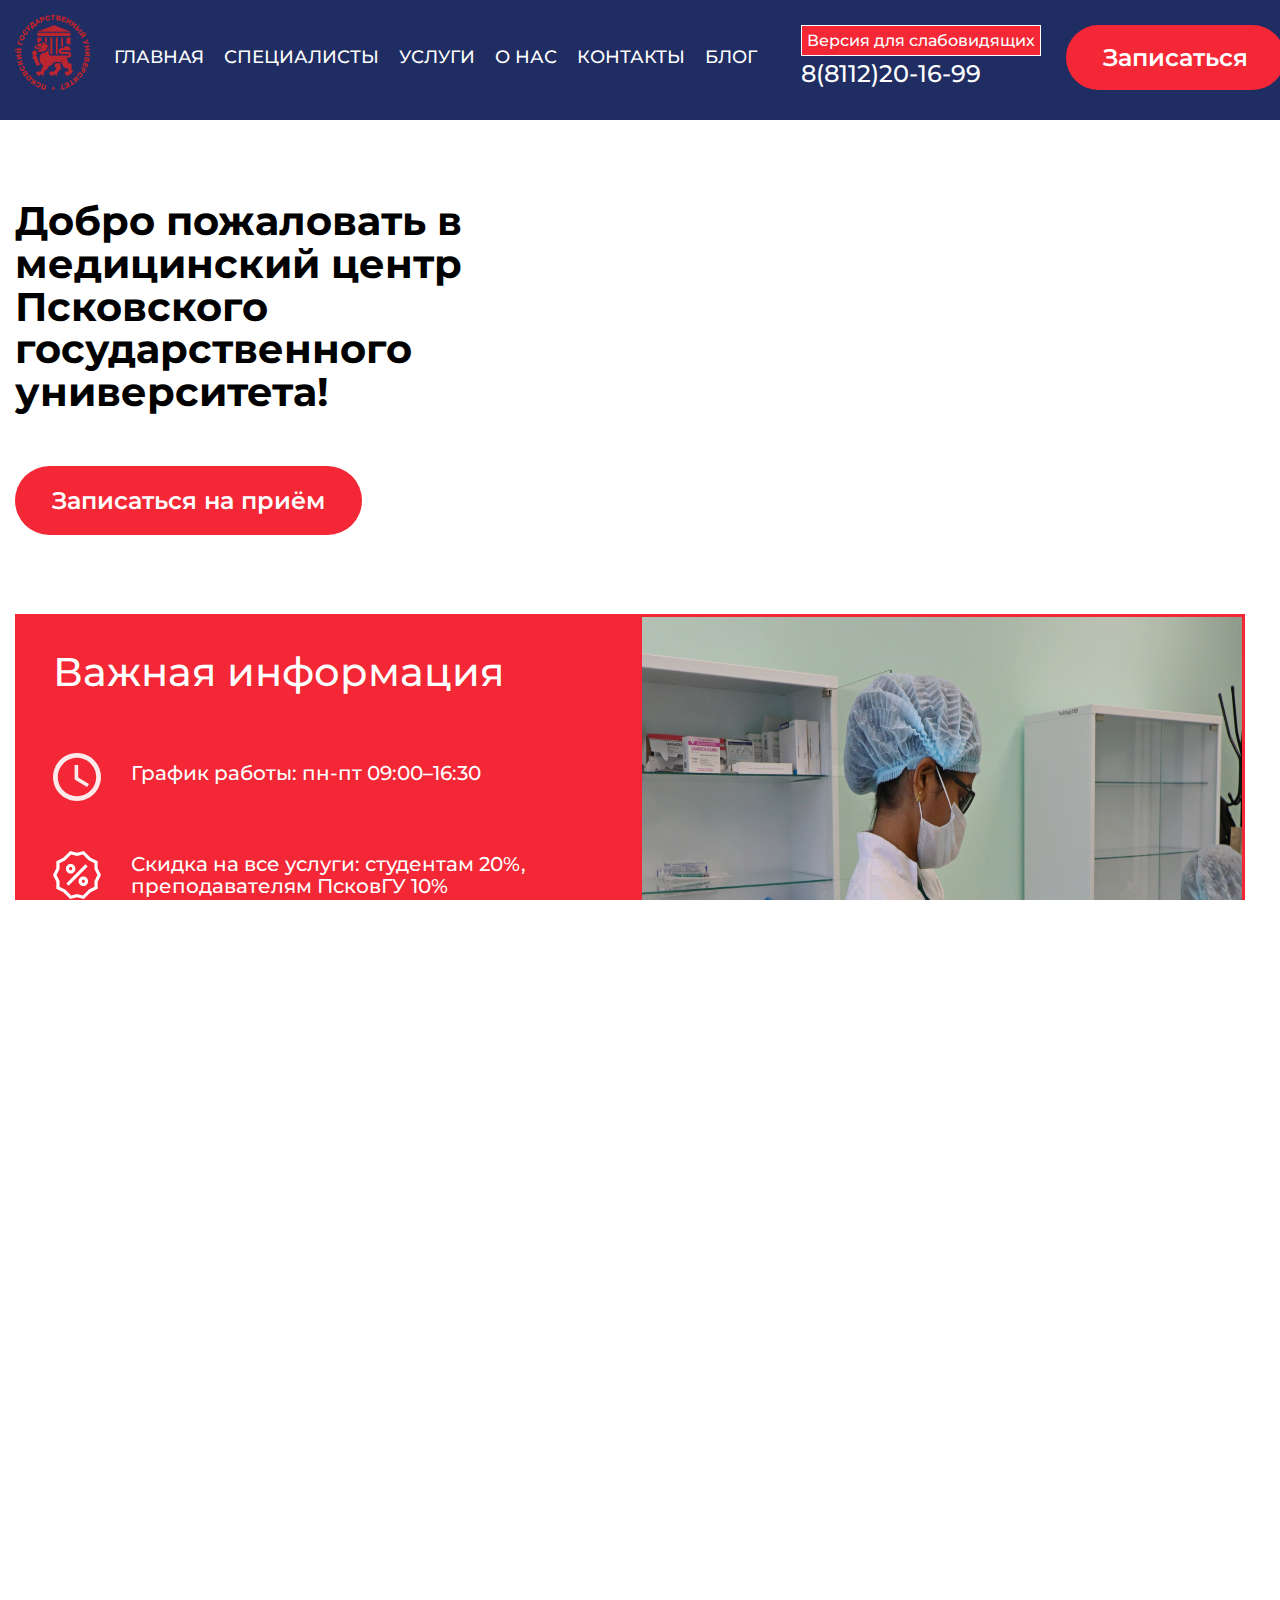
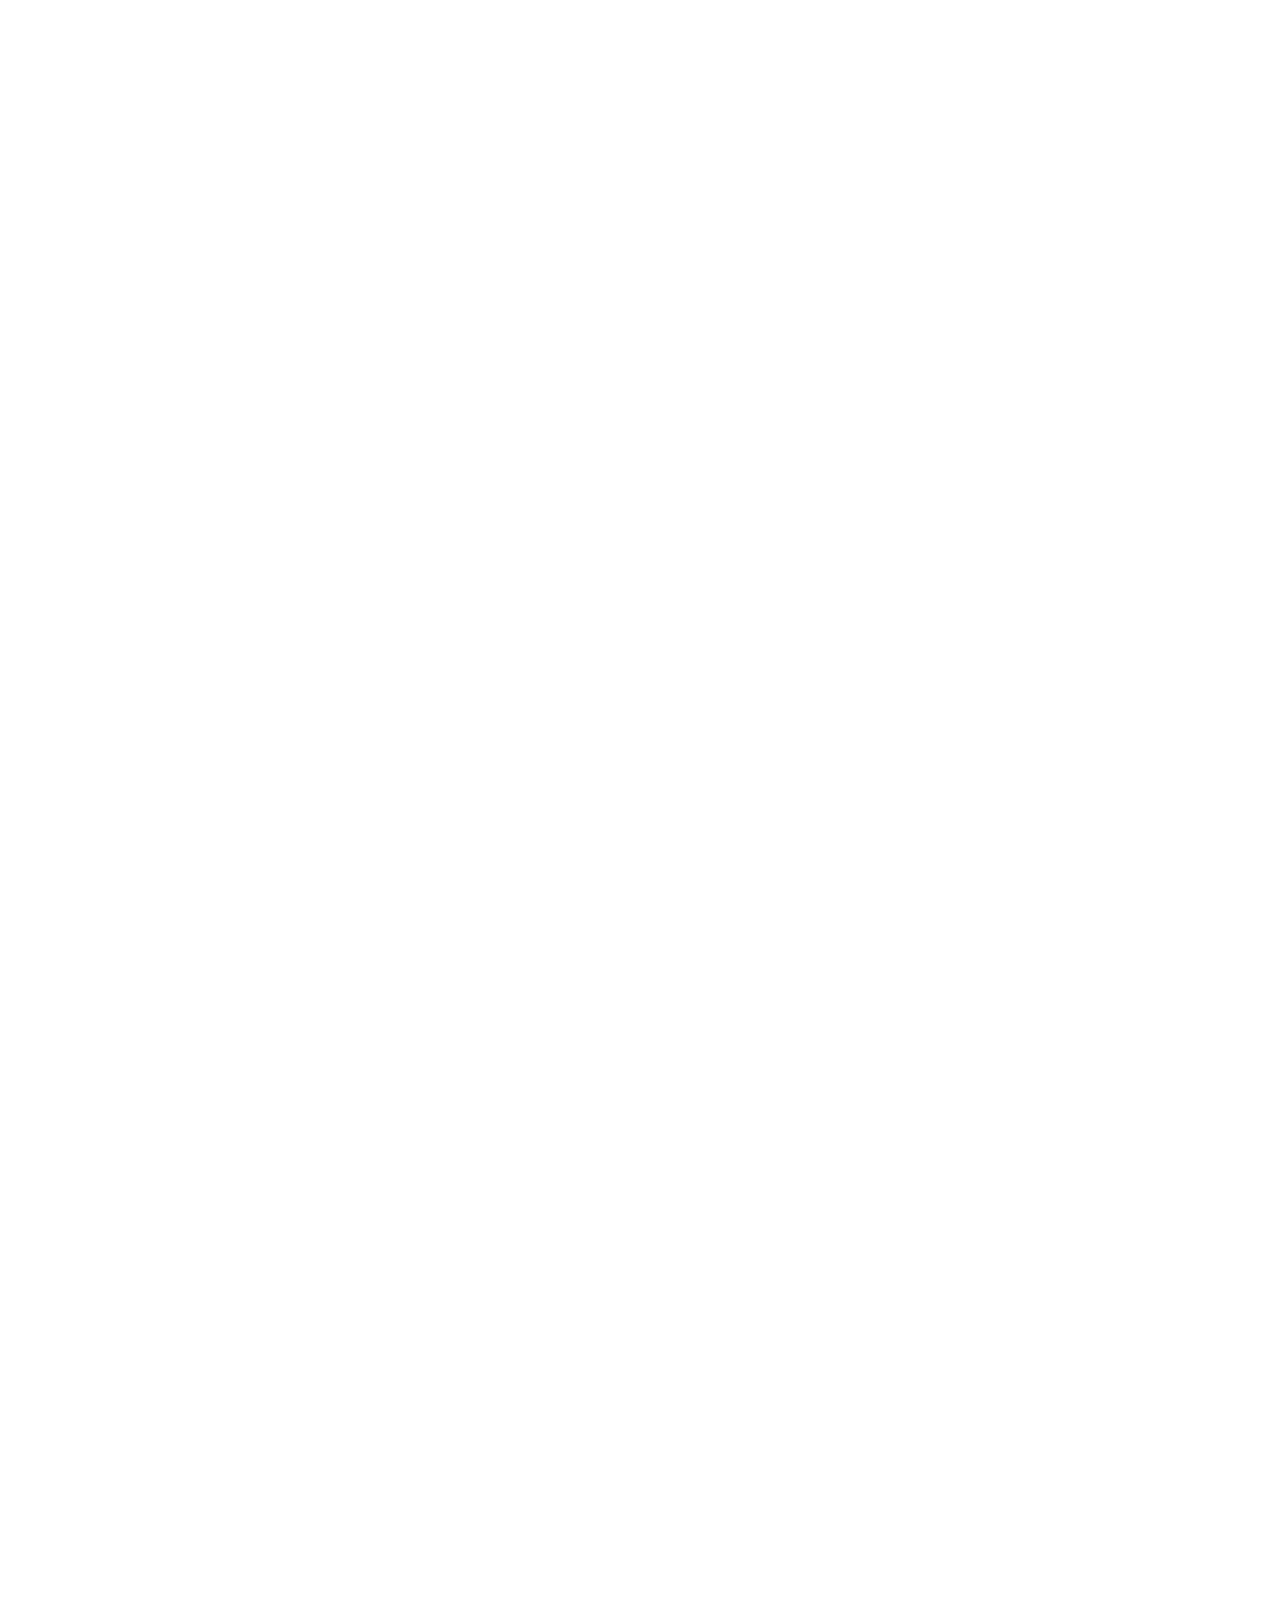
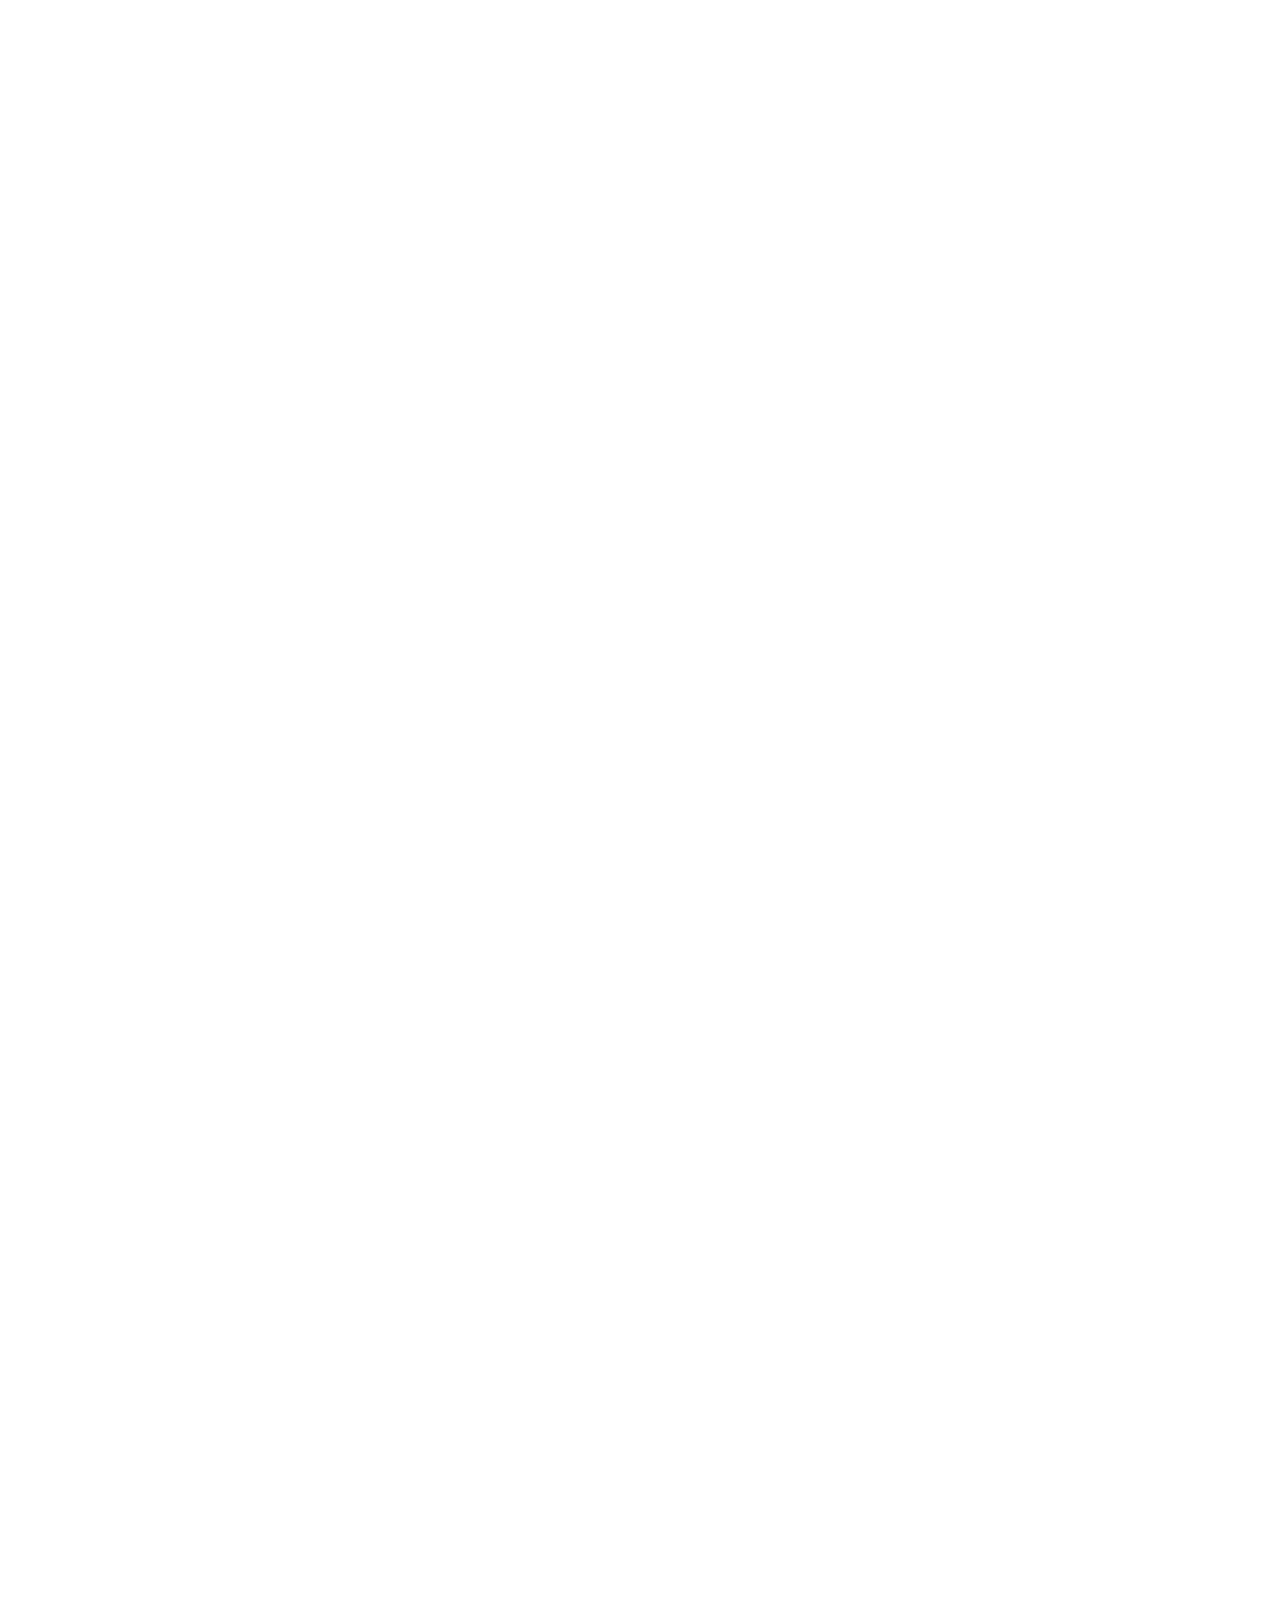
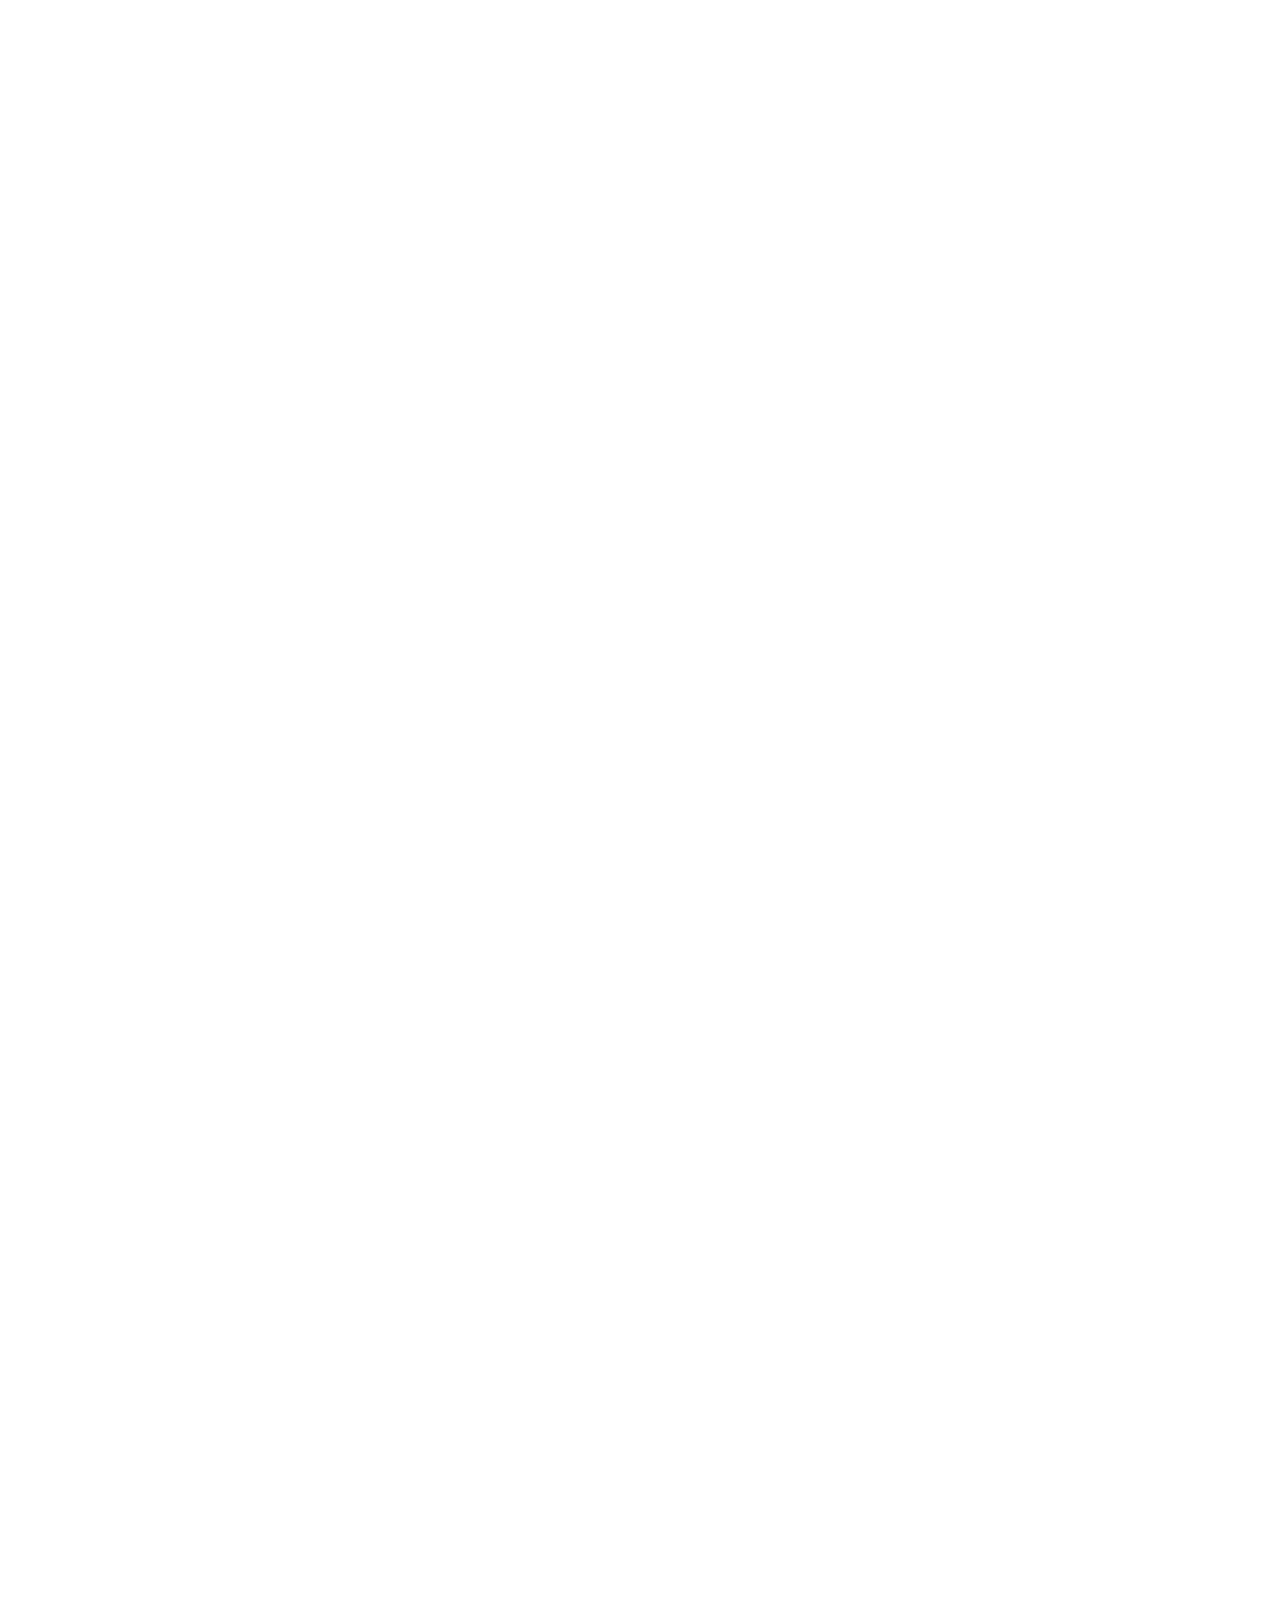
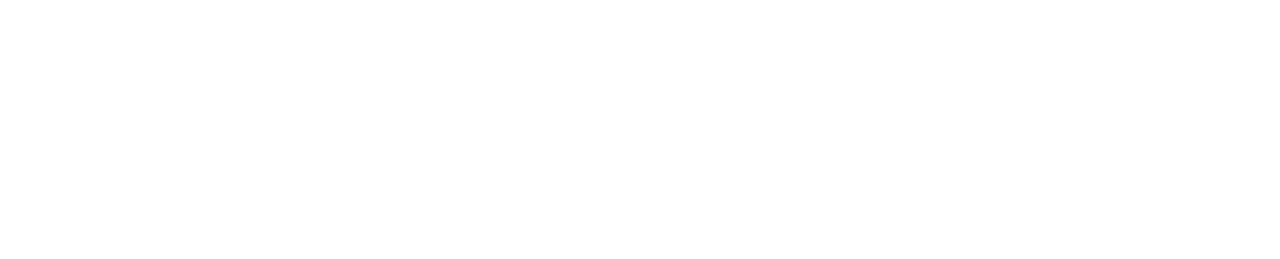
==== commit 19d85ee6: "Update index.html" ====
--- a/index.html
+++ b/index.html
@@ -130,7 +130,7 @@
                 </div>
               </div>
               <div class="info__right">
-                <img class="info__img" src="img/IMG_9766.JPG" alt="" />
+                <img class="info__img" src="img/photo_22_2023-08-07_17-22-31.jpg" alt="" />
               </div>
             </div>
           </div>
@@ -348,23 +348,6 @@
                   <div class="doctors__imges1">
                     <img
                       class="doctors__img1"
-                      src="img/Вопрос для презентации (11)_0.png"
-                      alt="girl"
-                    />
-                  </div>
-                  <div class="doctors__text">
-                    <p class="doctors__title">
-                      Клеймёнов Александр Валентинович
-                    </p>
-                    <p class="doctors__subtitle">
-                      Главный врач, мануальный терапевт, невролог
-                    </p>
-                  </div>
-                </div>
-                <div class="doctors__box">
-                  <div class="doctors__imges1">
-                    <img
-                      class="doctors__img1"
                       src="img/IMG_7717.JPG"
                       alt="man"
                     />
@@ -387,19 +370,6 @@
                   <div class="doctors__text">
                     <div class="doctors__title">Мингалёва Ирина Ивановна</div>
                     <div class="doctors__subtitle">Врач терапевт</div>
-                  </div>
-                </div>
-                <div class="doctors__box">
-                  <div class="doctors__imges1">
-                    <img
-                      class="doctors__img1"
-                      src="img/Вопрос для презентации (11)_0.png"
-                      alt="man"
-                    />
-                  </div>
-                  <div class="doctors__text">
-                    <div class="doctors__title">Соловьёва Ирина Николаевна</div>
-                    <div class="doctors__subtitle">Врач невролог</div>
                   </div>
                 </div>
                 <div class="doctors__box">
